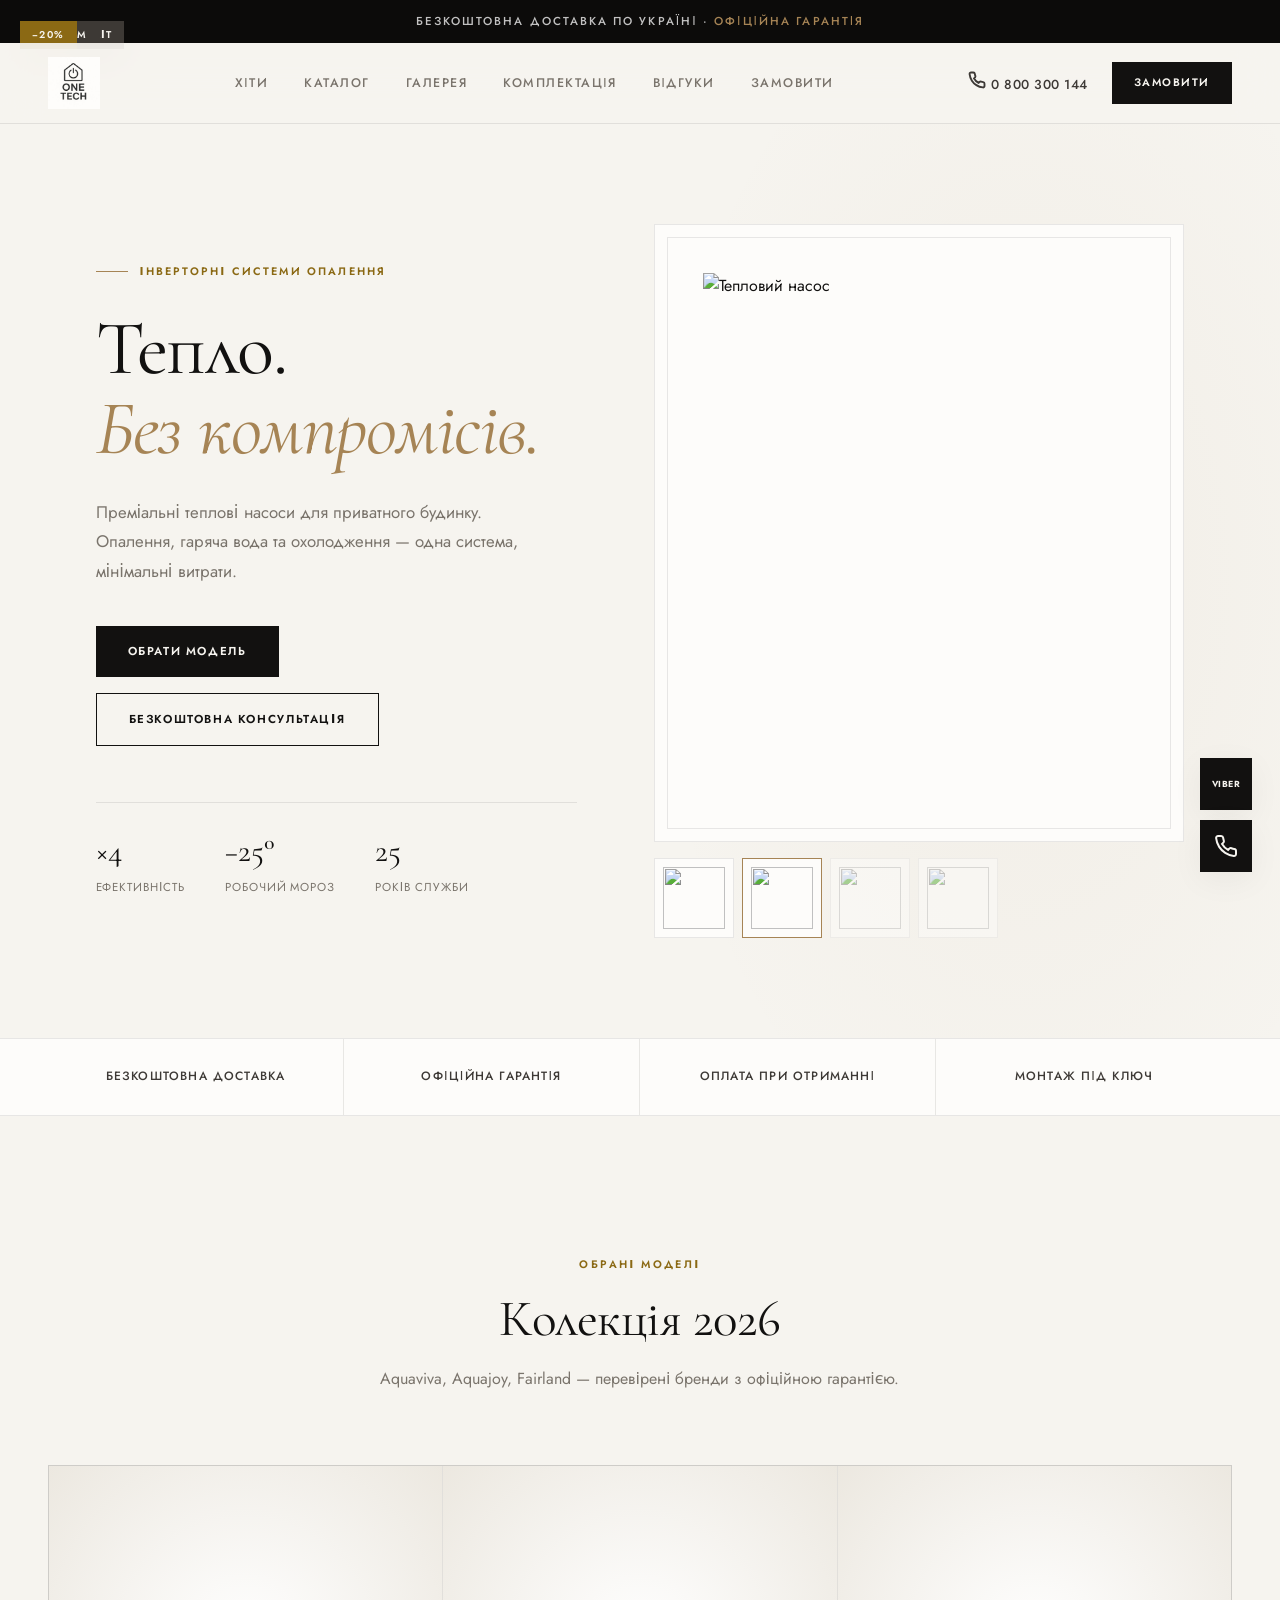
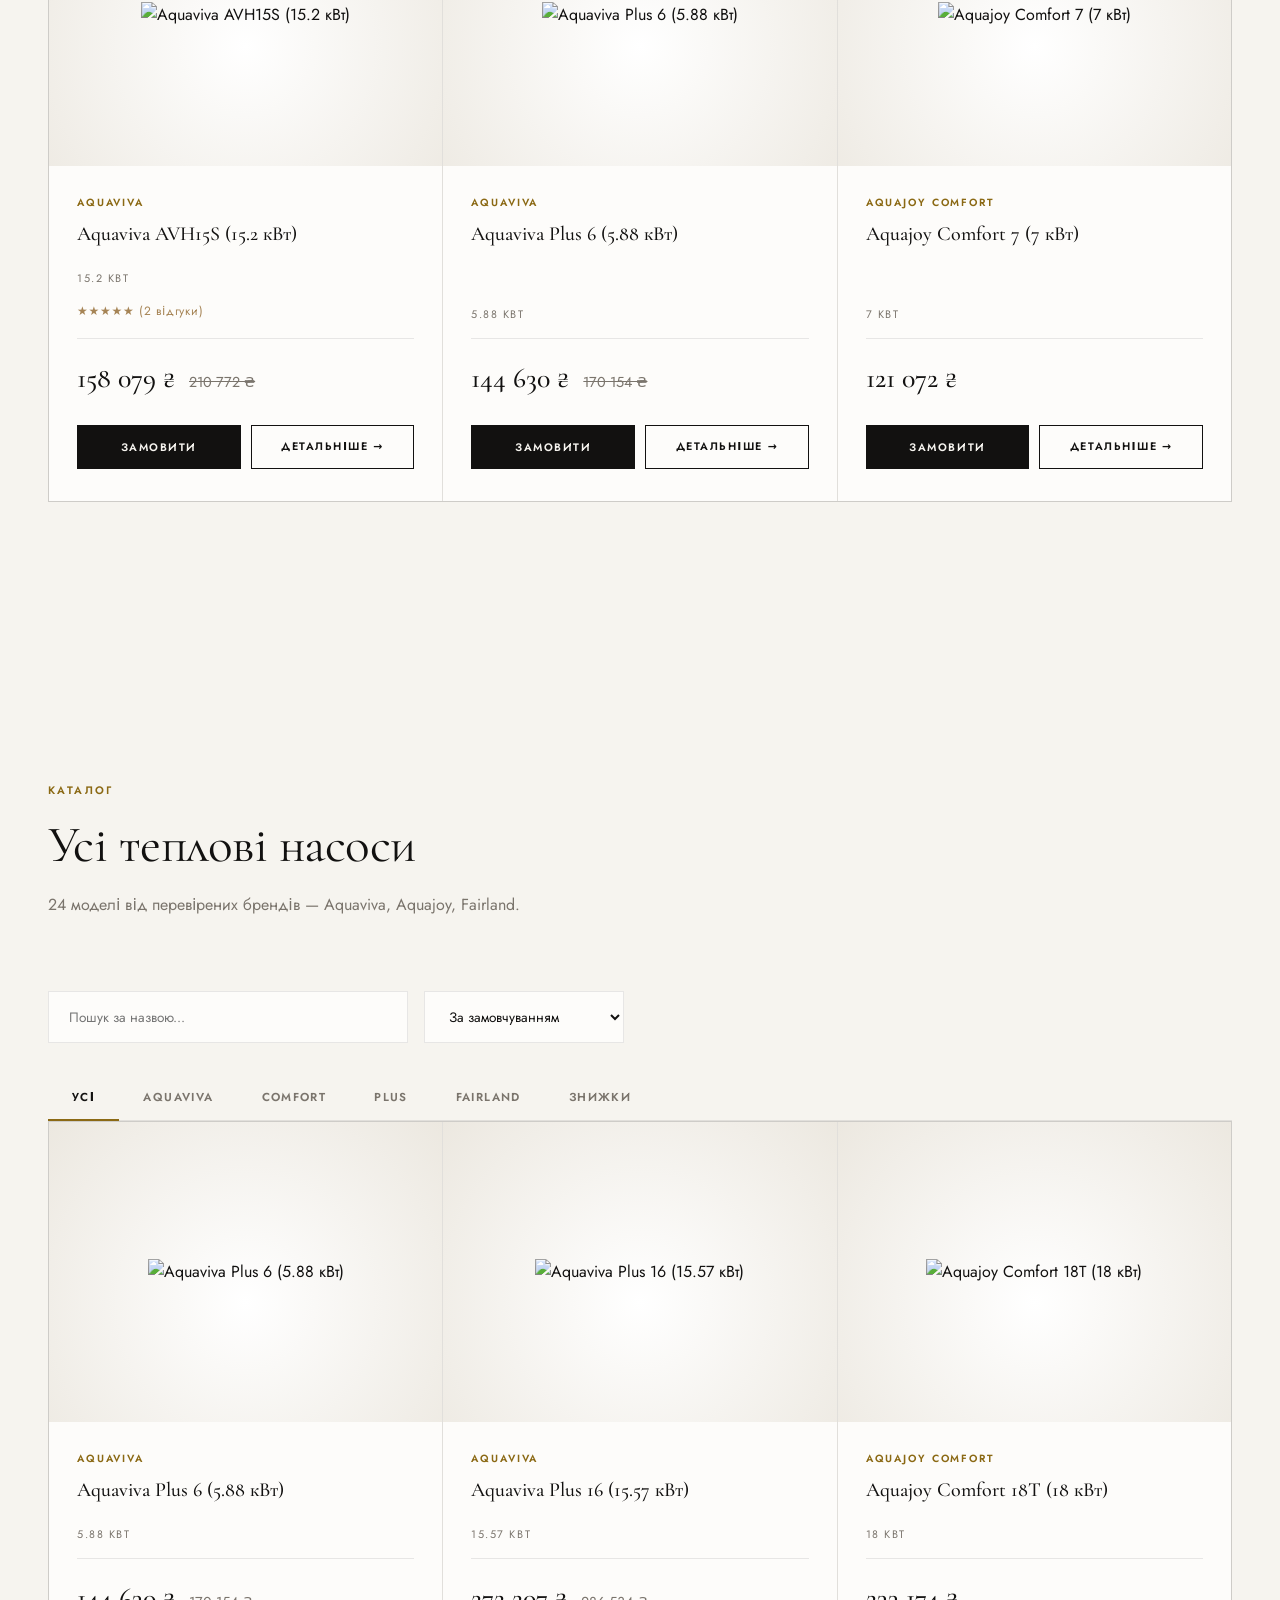
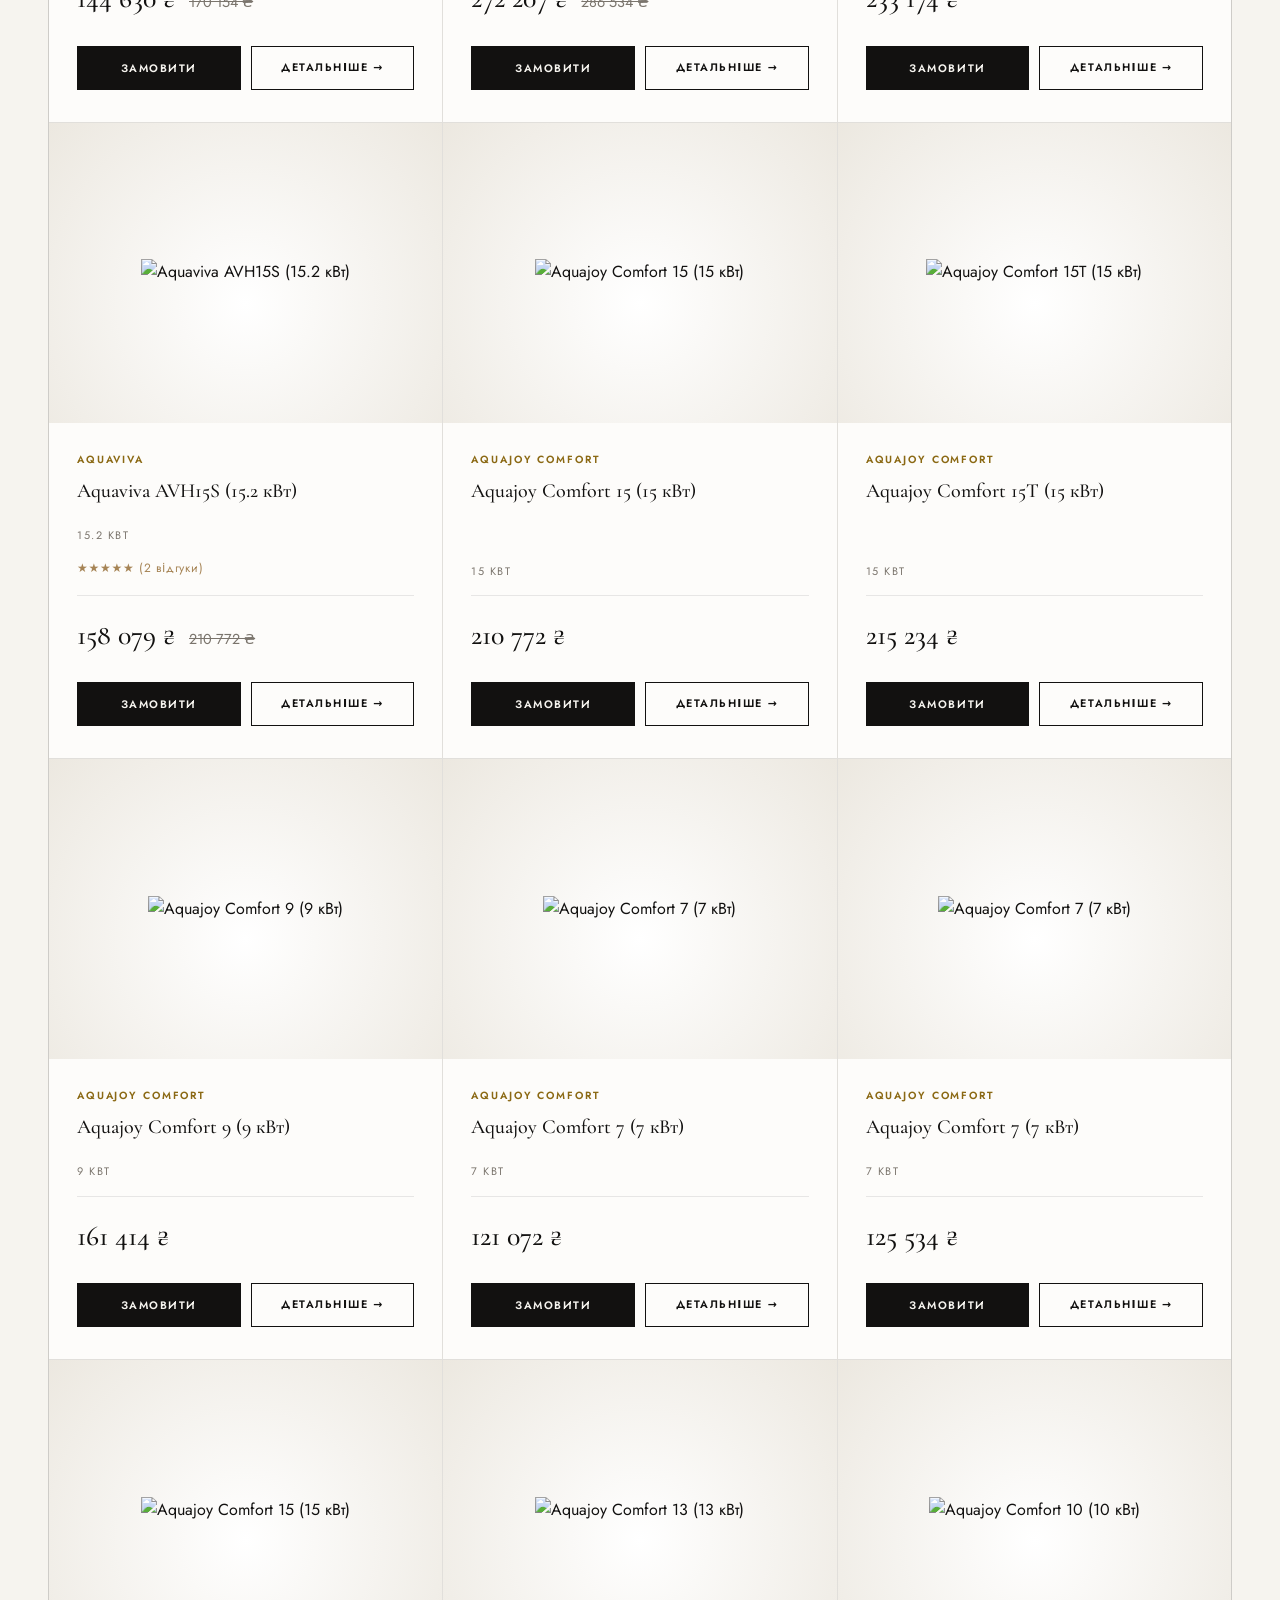
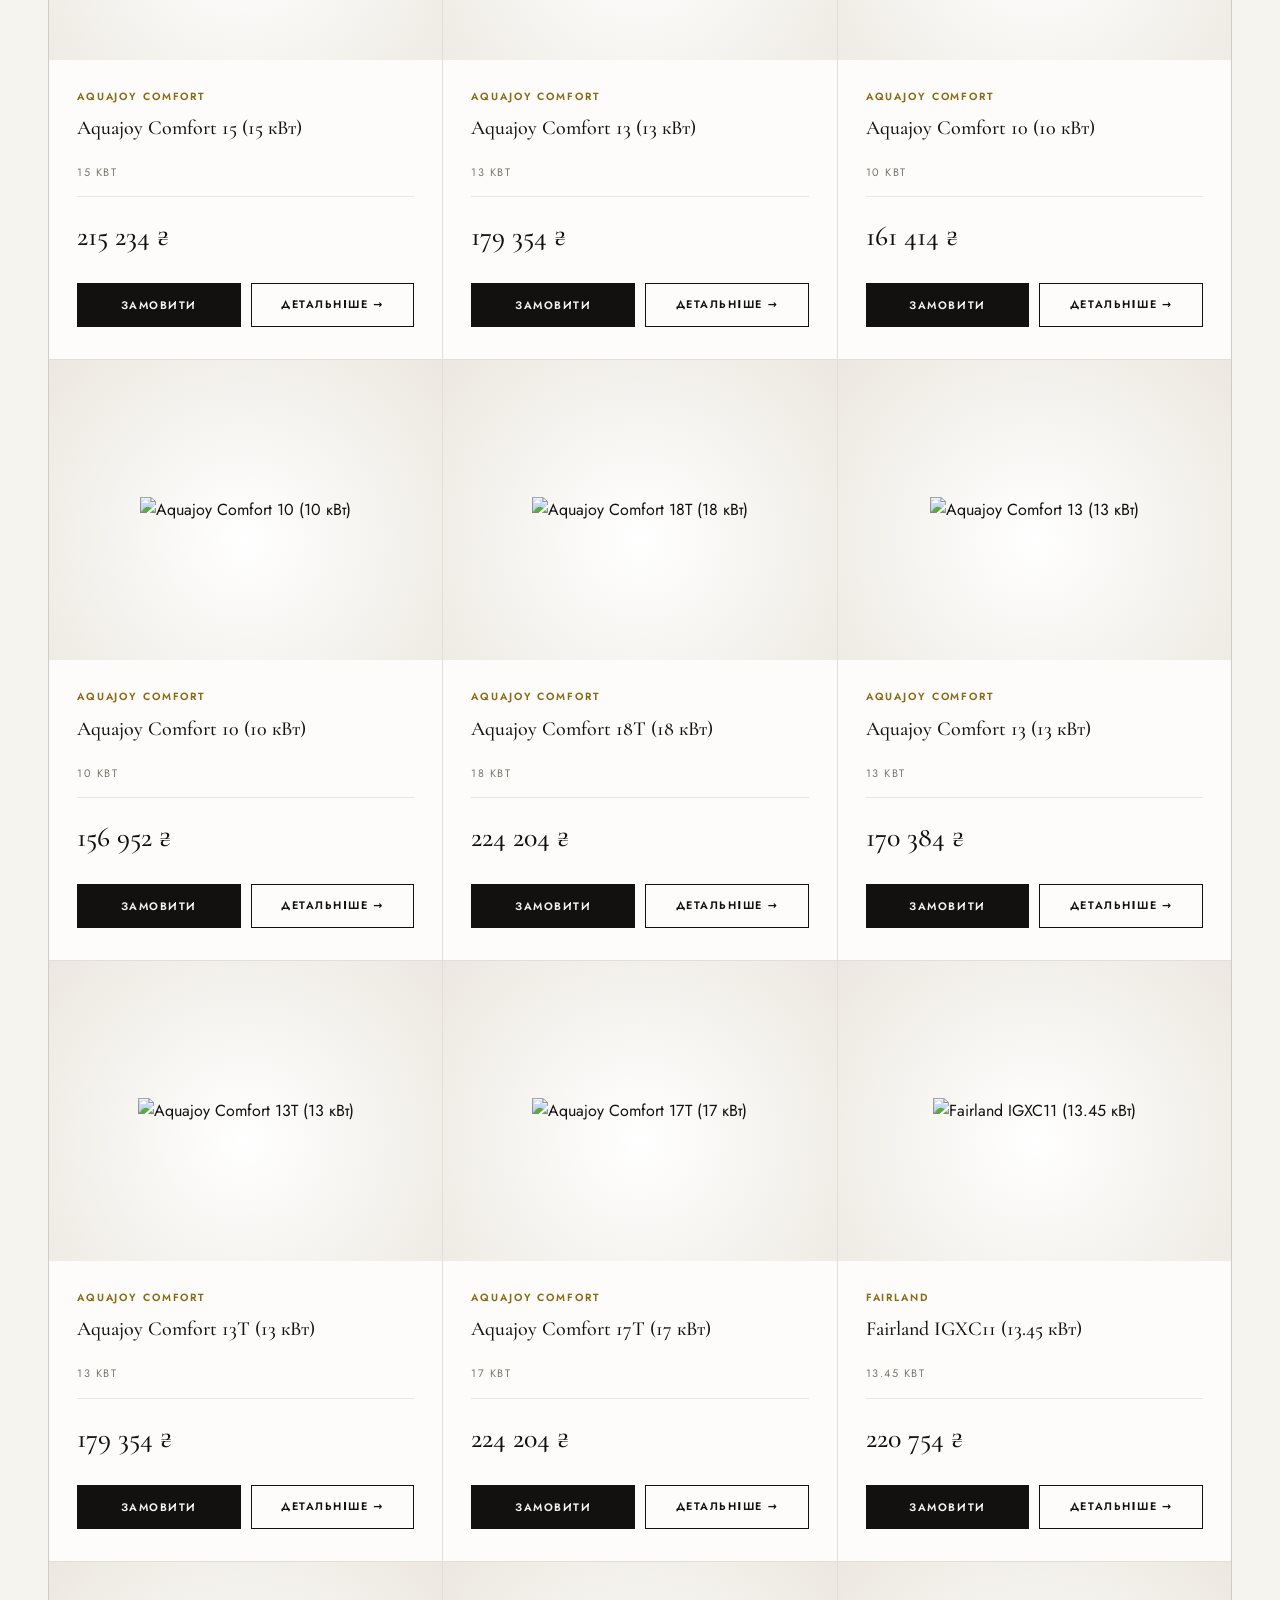
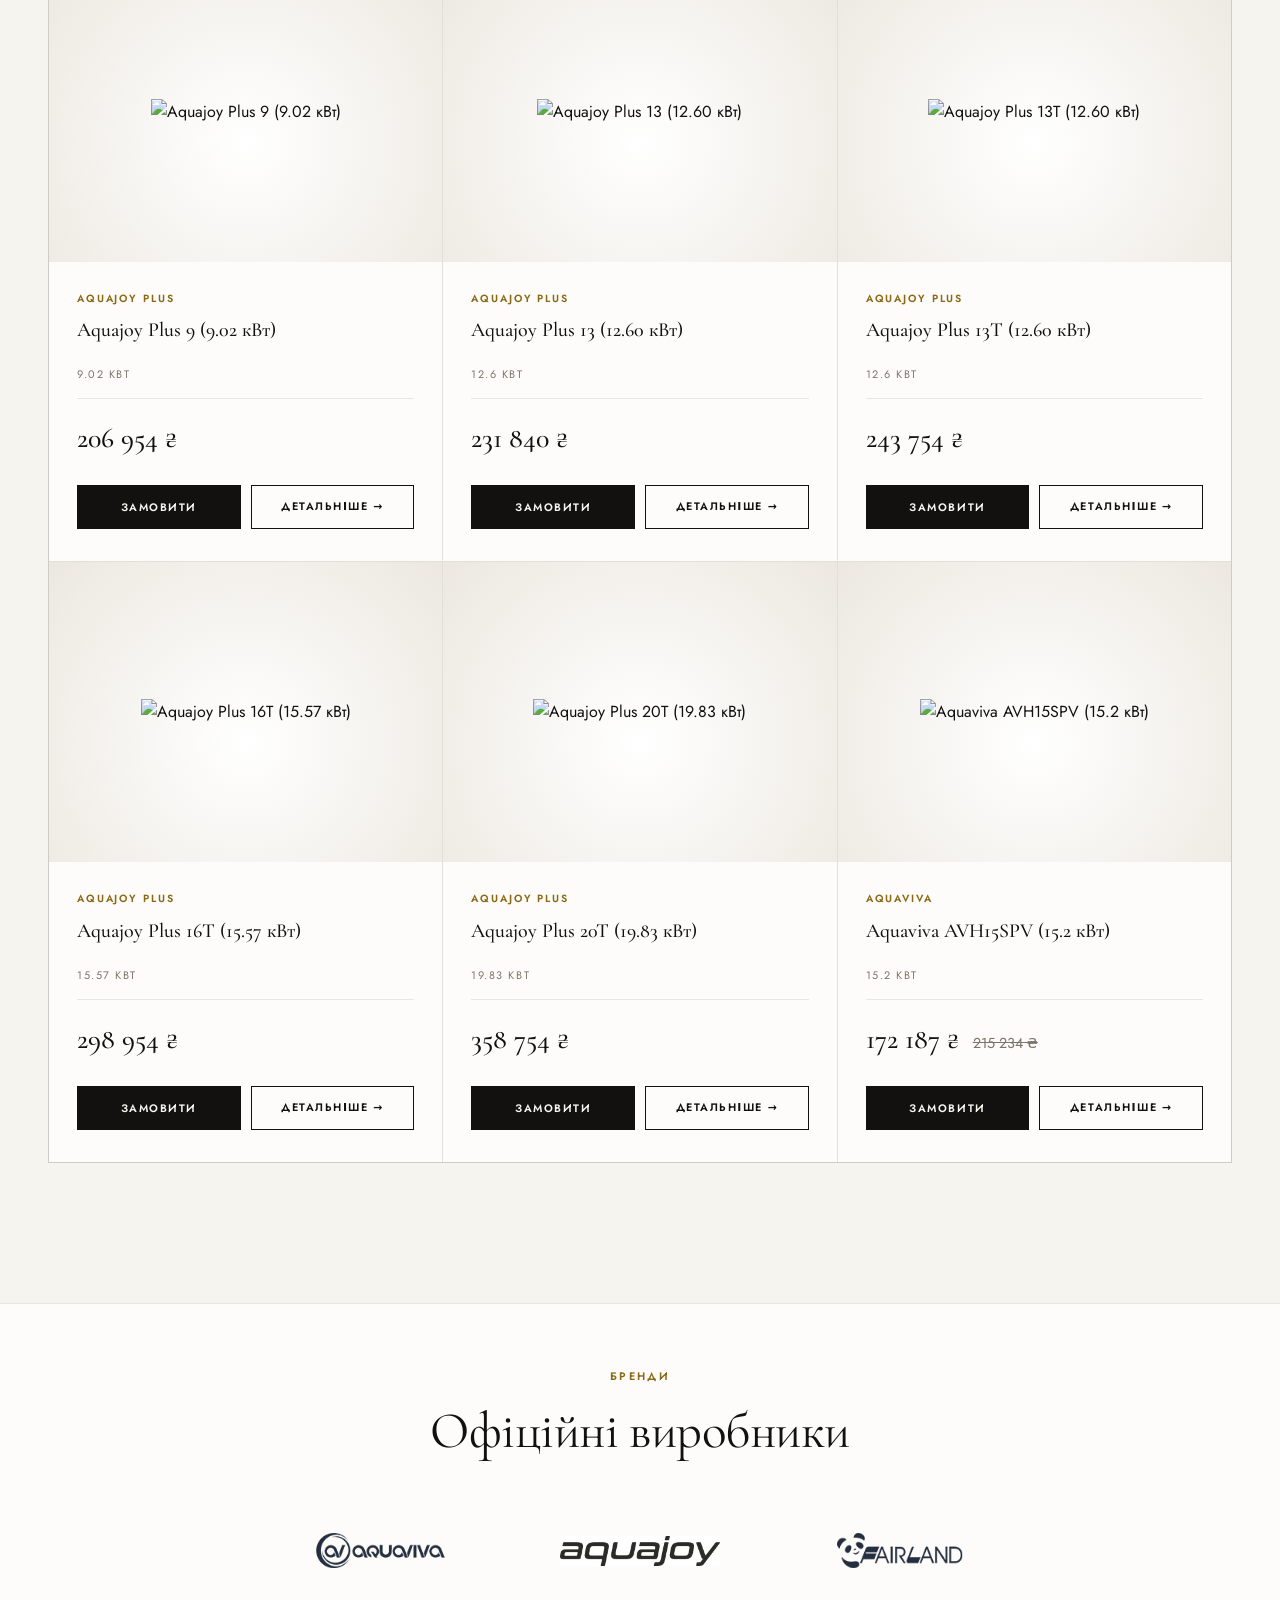
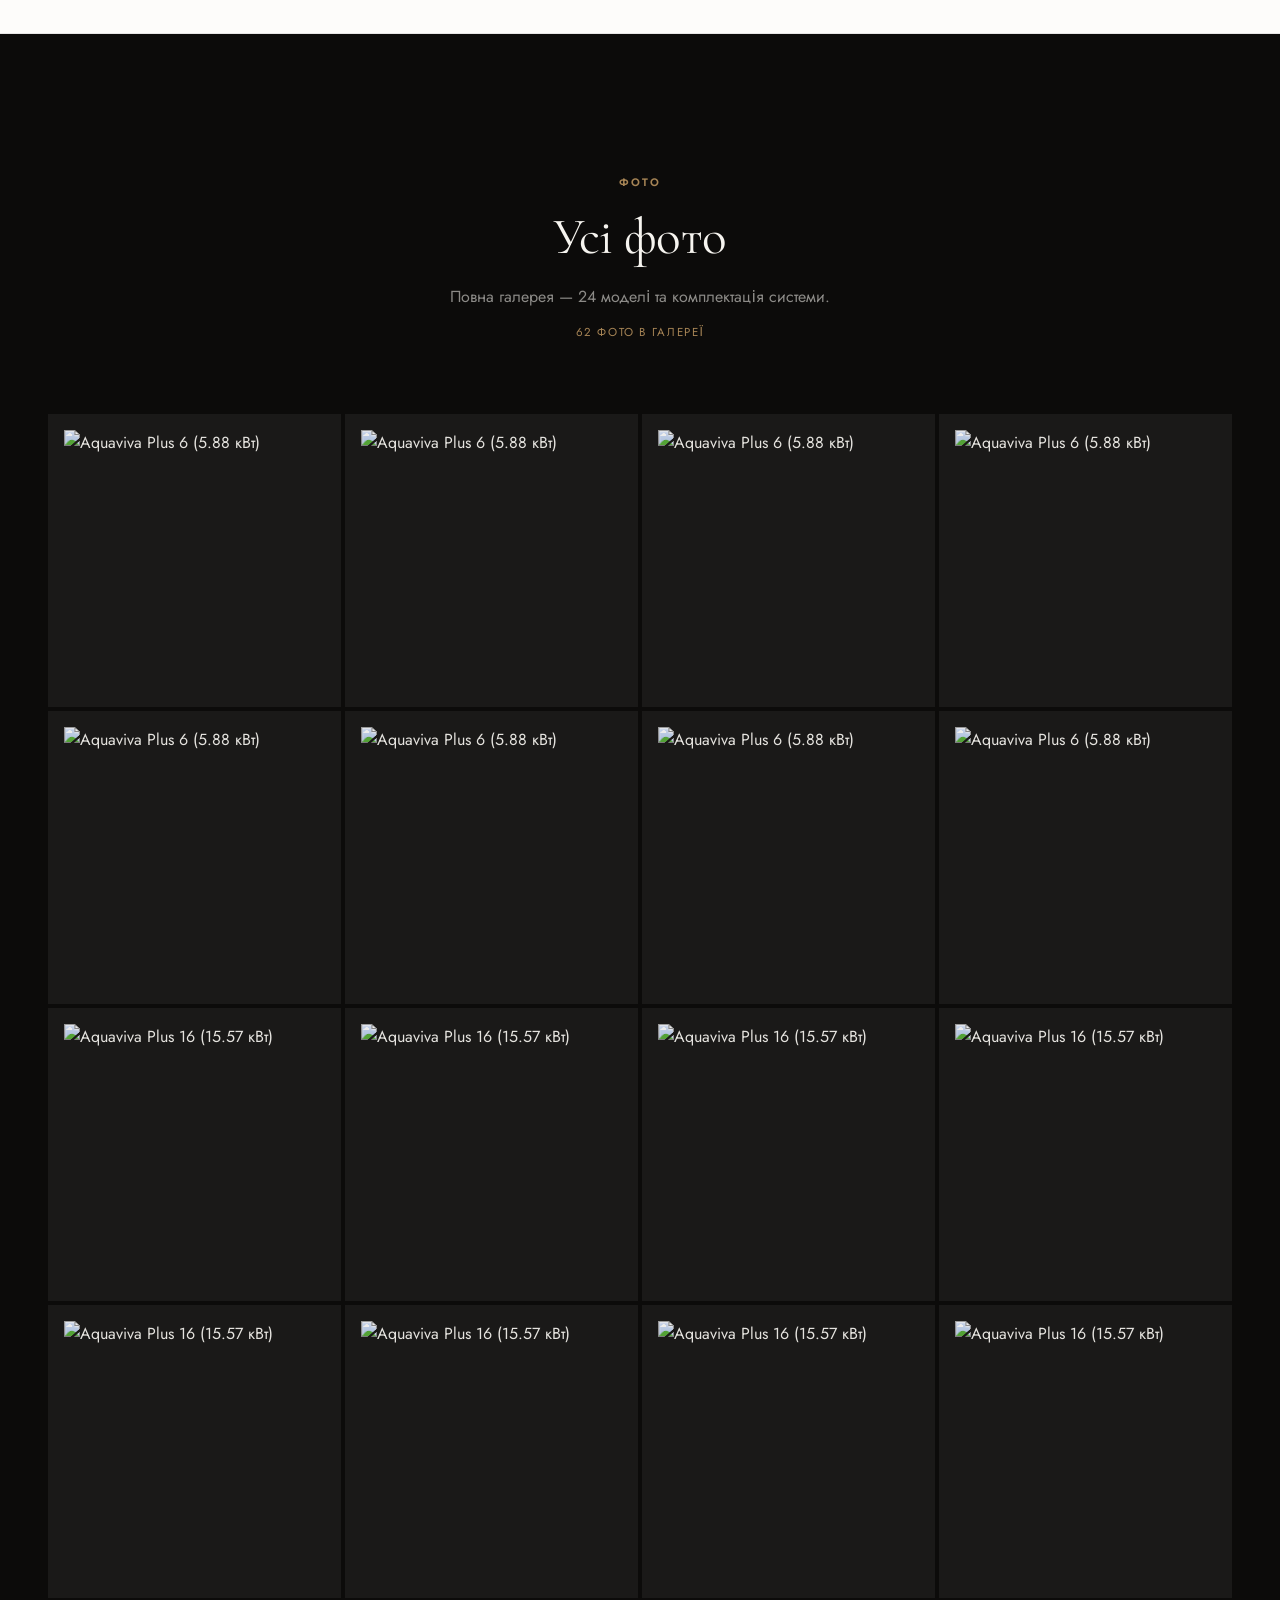
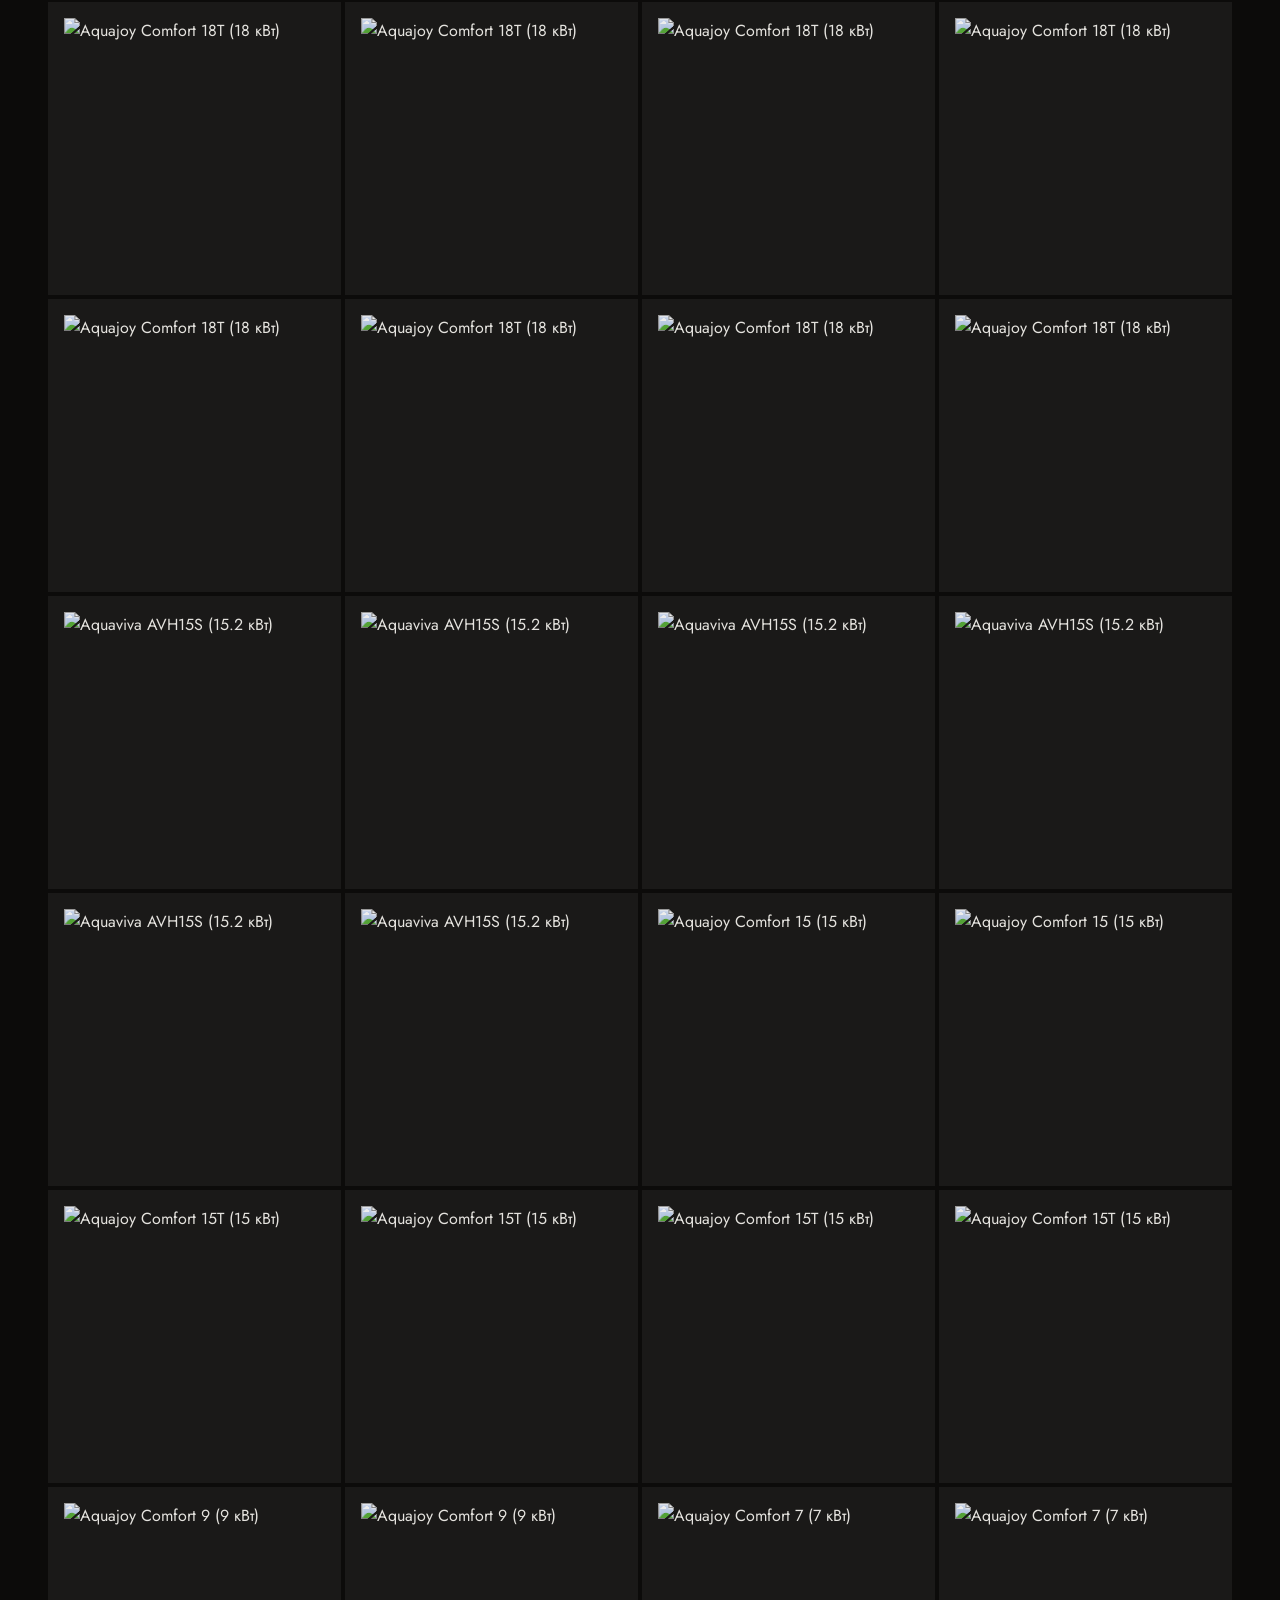
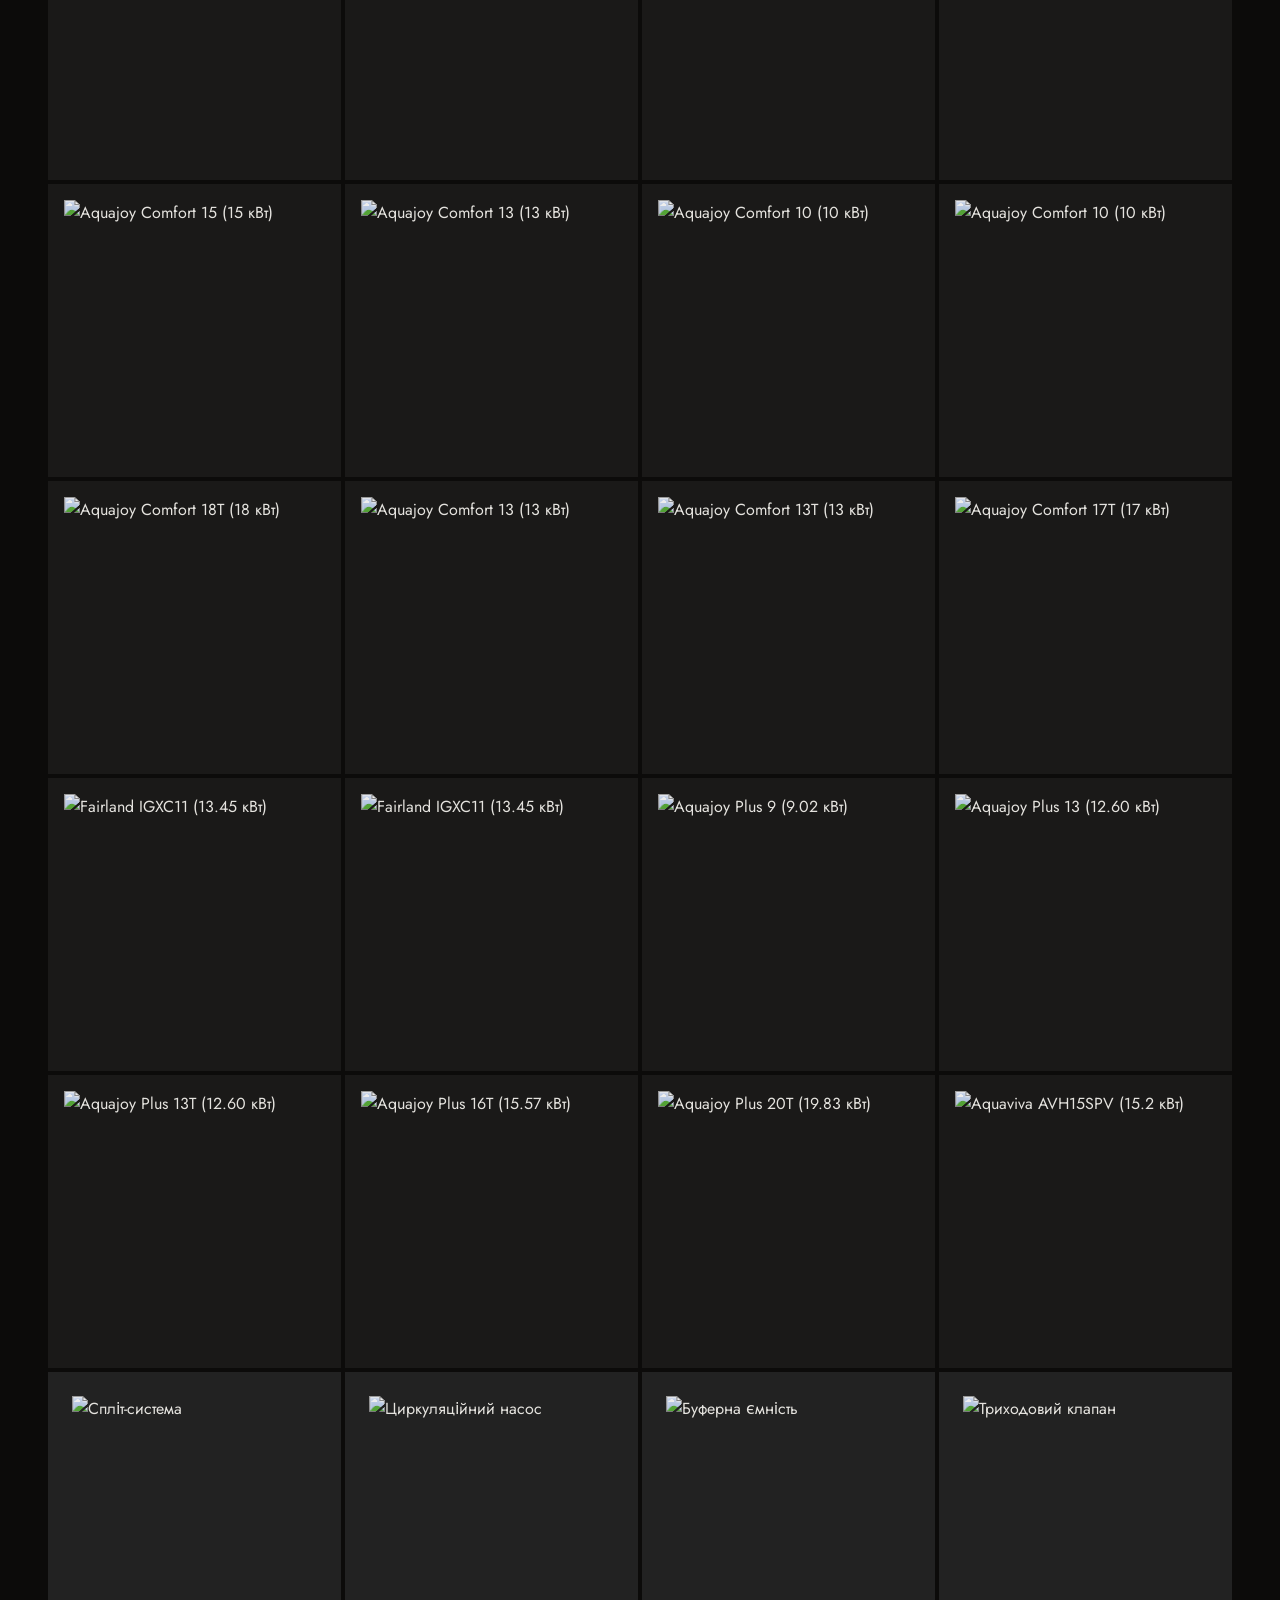
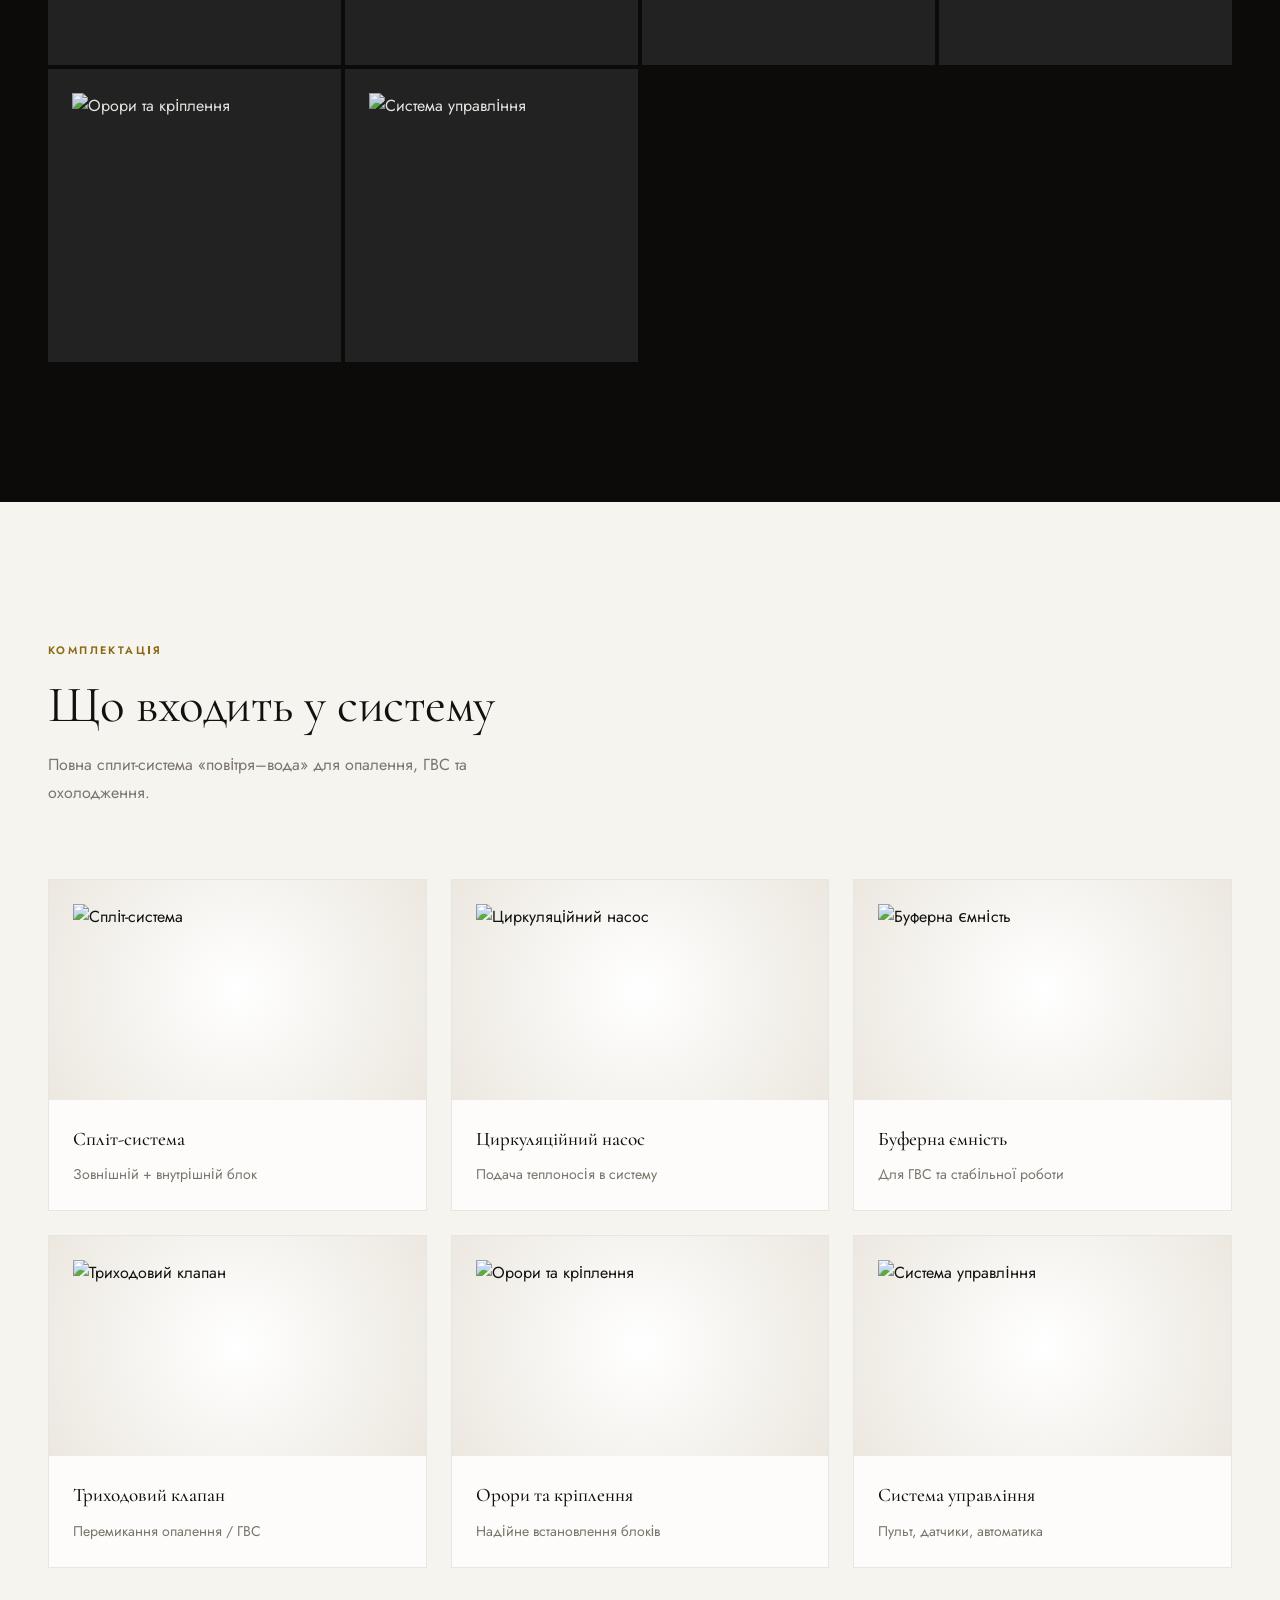
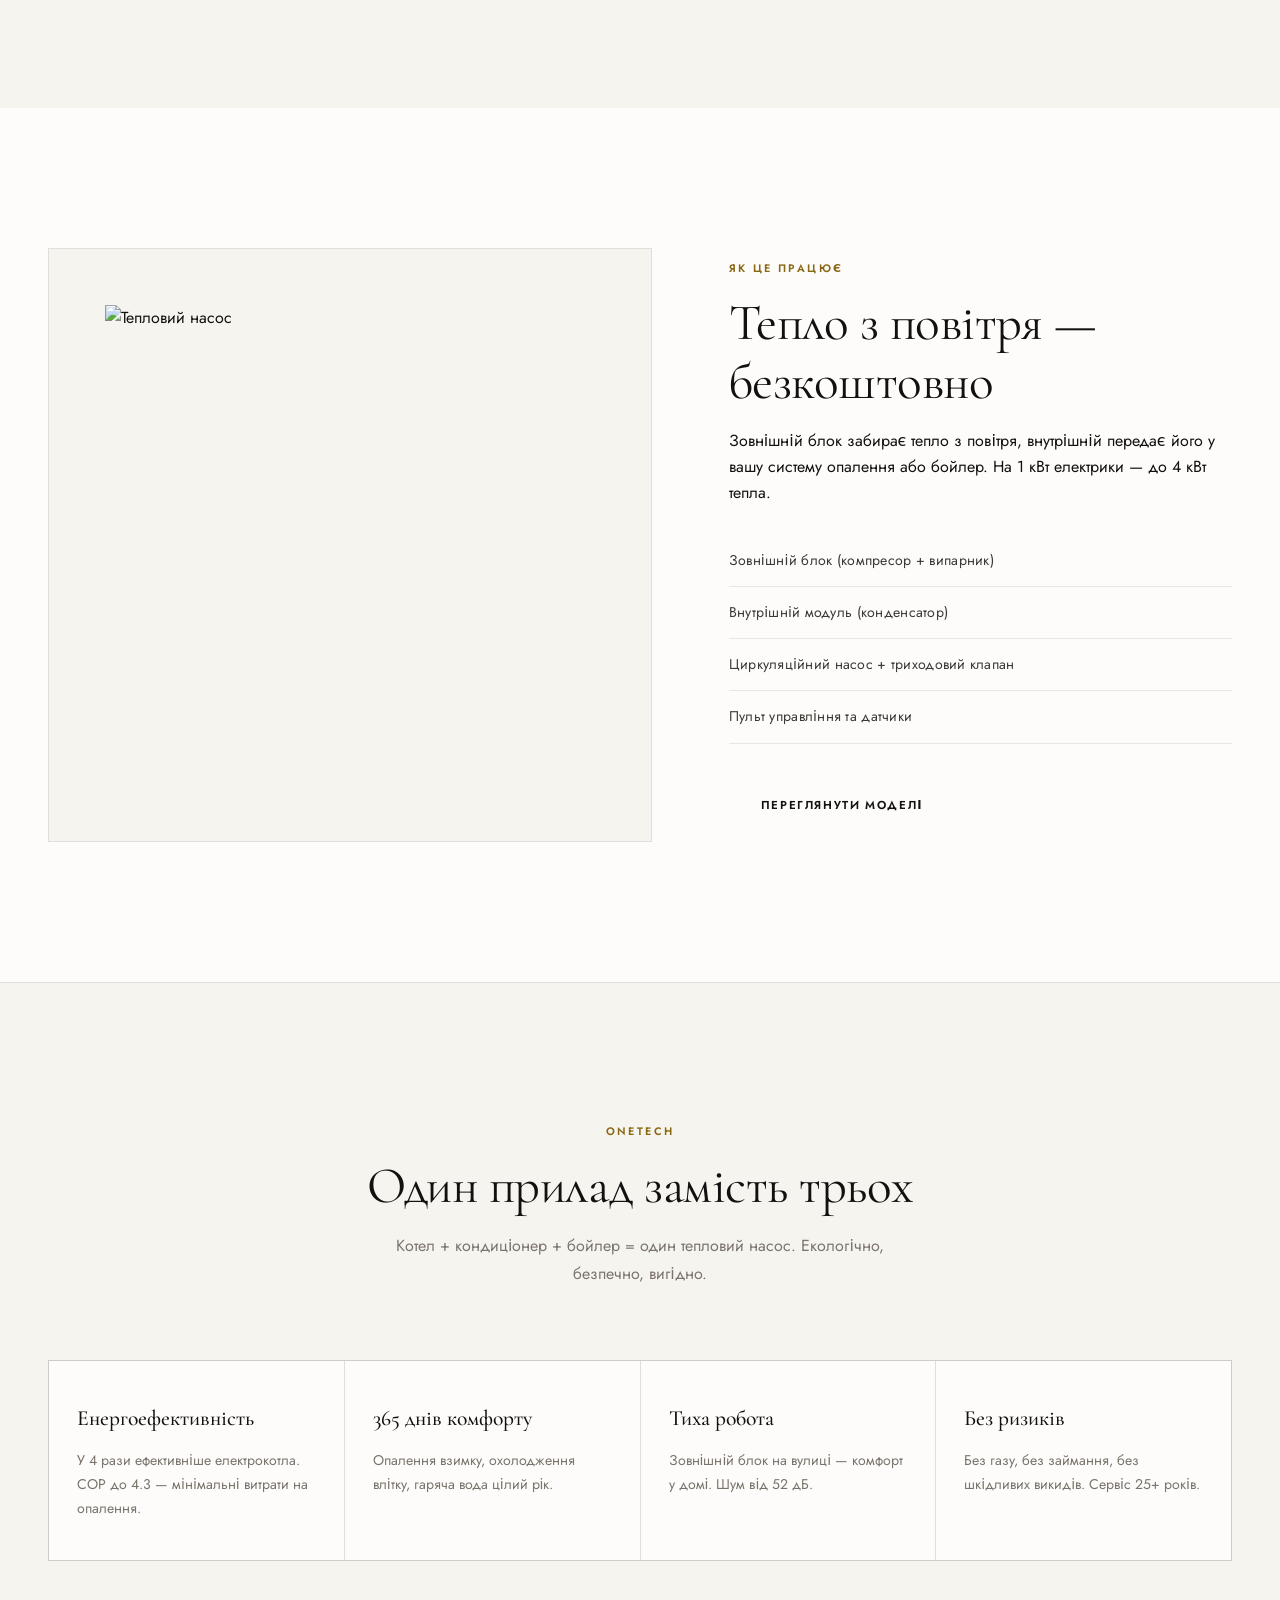
==== index.html @ faa3d22e "Prepare OneTech for Render free hosting deployment Co-authored-by: Cursor <cursoragent@cursor.com>" ====
<!DOCTYPE html>
<html lang="uk">
<head>
  <meta charset="UTF-8">
  <meta name="viewport" content="width=device-width, initial-scale=1.0">
  <title>OneTech — Теплові насоси для дому | Безкоштовна доставка</title>
  <meta name="description" content="OneTech — інверторні теплові насоси Aquaviva, Aquajoy, Fairland. Економія до 75%. Безкоштовна доставка по Україні.">
  <link rel="icon" href="img/logo.png" type="image/png">
  <link rel="preconnect" href="https://fonts.googleapis.com">
  <link rel="preconnect" href="https://fonts.gstatic.com" crossorigin>
  <link href="https://fonts.googleapis.com/css2?family=Cormorant+Garamond:ital,wght@0,400;0,500;0,600;1,400;1,500&family=Jost:wght@300;400;500;600&display=swap" rel="stylesheet">
  <link rel="stylesheet" href="css/styles.css">
</head>
<body>

  <div class="announce">
    Безкоштовна доставка по Україні · <span>Офіційна гарантія</span>
  </div>

  <header class="header">
    <div class="container header-inner">
      <a href="#" class="logo"><img src="img/logo.png" alt="OneTech"></a>
      <nav class="nav" id="nav">
        <a href="#featured">Хіти</a>
        <a href="#catalog">Каталог</a>
        <a href="#gallery">Галерея</a>
        <a href="#kit">Комплектація</a>
        <a href="#reviews">Відгуки</a>
        <a href="#order">Замовити</a>
      </nav>
      <div class="header-right">
        <a href="tel:0800300144" class="header-phone">
          <svg width="18" height="18" viewBox="0 0 24 24" fill="none" stroke="currentColor" stroke-width="2.5"><path d="M22 16.92v3a2 2 0 01-2.18 2 19.79 19.79 0 01-8.63-3.07 19.5 19.5 0 01-6-6 19.79 19.79 0 01-3.07-8.67A2 2 0 014.11 2h3a2 2 0 012 1.72c.127.96.361 1.903.7 2.81a2 2 0 01-.45 2.11L8.09 9.91a16 16 0 006 6l1.27-1.27a2 2 0 012.11-.45c.907.339 1.85.573 2.81.7A2 2 0 0122 16.92z"/></svg>
          <span>0 800 300 144</span>
        </a>
        <a href="#order" class="btn btn-primary btn-sm">Замовити</a>
        <button class="menu-btn" id="menuBtn" aria-label="Меню">
          <svg width="24" height="24" viewBox="0 0 24 24" fill="none" stroke="currentColor" stroke-width="2"><path d="M3 12h18M3 6h18M3 18h18"/></svg>
        </button>
      </div>
    </div>
  </header>

  <section class="hero">
    <div class="container hero-grid">
      <div>
        <div class="hero-tag">Інверторні системи опалення</div>
        <h1>Тепло.<br><em>Без компромісів.</em></h1>
        <p class="hero-text">Преміальні теплові насоси для приватного будинку. Опалення, гаряча вода та охолодження — одна система, мінімальні витрати.</p>
        <div class="hero-actions">
          <a href="#catalog" class="btn btn-primary">Обрати модель</a>
          <a href="#order" class="btn btn-outline">Безкоштовна консультація</a>
        </div>
        <div class="hero-trust">
          <div class="trust-pill"><strong>×4</strong><span>ефективність</span></div>
          <div class="trust-pill"><strong>−25°</strong><span>робочий мороз</span></div>
          <div class="trust-pill"><strong>25</strong><span>років служби</span></div>
        </div>
      </div>
      <div class="hero-visual">
        <div class="hero-slider" id="heroSlider">
          <div class="hero-slide active"><img src="" alt="" data-hero-slide></div>
        </div>
        <div class="hero-thumbs" id="heroThumbs"></div>
        <div class="hero-float-card card-top"><strong>−25%</strong> на Aquaviva AVH15S</div>
        <div class="hero-float-card card-bottom"><strong>COP 4.1</strong> максимальна ефективність</div>
      </div>
    </div>
  </section>

  <div class="trust-strip">
    <div class="container trust-strip-grid">
      <div class="trust-item">Безкоштовна доставка</div>
      <div class="trust-item">Офіційна гарантія</div>
      <div class="trust-item">Оплата при отриманні</div>
      <div class="trust-item">Монтаж під ключ</div>
    </div>
  </div>

  <section id="featured">
    <div class="container">
      <div class="section-head center reveal">
        <div class="section-label">Обрані моделі</div>
        <h2 class="section-title">Колекція 2026</h2>
        <p class="section-desc">Aquaviva, Aquajoy, Fairland — перевірені бренди з офіційною гарантією.</p>
      </div>
      <div class="featured-grid" id="featuredGrid"></div>
    </div>
  </section>

  <section id="catalog">
    <div class="container">
      <div class="section-head reveal">
        <div class="section-label">Каталог</div>
        <h2 class="section-title">Усі теплові насоси</h2>
        <p class="section-desc">24 моделі від перевірених брендів — Aquaviva, Aquajoy, Fairland.</p>
      </div>
      <div class="catalog-toolbar reveal">
        <input type="search" class="search-input" id="search" placeholder="Пошук за назвою...">
        <select class="sort-select" id="sort">
          <option value="default">За замовчуванням</option>
          <option value="price-asc">Ціна ↑</option>
          <option value="price-desc">Ціна ↓</option>
          <option value="power-asc">Потужність ↑</option>
          <option value="power-desc">Потужність ↓</option>
        </select>
      </div>
      <div class="filter-tabs reveal">
        <button class="filter-tab active" data-filter="all">Усі</button>
        <button class="filter-tab" data-filter="aquaviva">Aquaviva</button>
        <button class="filter-tab" data-filter="aquajoy-comfort">Comfort</button>
        <button class="filter-tab" data-filter="aquajoy-plus">Plus</button>
        <button class="filter-tab" data-filter="fairland">Fairland</button>
        <button class="filter-tab" data-filter="sale">Знижки</button>
      </div>
      <div class="products-grid" id="catalogGrid"></div>
    </div>
  </section>

  <section id="brands" class="brands-section">
    <div class="container">
      <div class="section-head center reveal">
        <div class="section-label">Бренди</div>
        <h2 class="section-title">Офіційні виробники</h2>
      </div>
      <div class="brands-row reveal">
        <img src="img/brands/aquaviva.png" alt="Aquaviva">
        <img src="img/brands/aquajoy.jpg" alt="Aquajoy">
        <img src="img/brands/fairland.png" alt="Fairland">
      </div>
    </div>
  </section>

  <section id="gallery" class="gallery-section">
    <div class="container">
      <div class="section-head center reveal">
        <div class="section-label">Фото</div>
        <h2 class="section-title">Усі фото</h2>
        <p class="section-desc">Повна галерея — 24 моделі та комплектація системи.</p>
        <p class="gallery-count" id="galleryCount"></p>
      </div>
      <div class="photo-mosaic reveal" id="photoMosaic"></div>
    </div>
  </section>

  <section id="kit" class="kit-section">
    <div class="container">
      <div class="section-head reveal">
        <div class="section-label">Комплектація</div>
        <h2 class="section-title">Що входить у систему</h2>
        <p class="section-desc">Повна сплит-система «повітря–вода» для опалення, ГВС та охолодження.</p>
      </div>
      <div class="kit-grid reveal" id="kitGrid"></div>
    </div>
  </section>

  <section id="showcase" class="showcase-section">
    <div class="container showcase-split reveal">
      <div class="showcase-img"><img id="showcaseImg" src="" alt="Тепловий насос"></div>
      <div class="showcase-text">
        <div class="section-label">Як це працює</div>
        <h2 class="section-title">Тепло з повітря — безкоштовно</h2>
        <p>Зовнішній блок забирає тепло з повітря, внутрішній передає його у вашу систему опалення або бойлер. На 1 кВт електрики — до 4 кВт тепла.</p>
        <ul class="showcase-list">
          <li>Зовнішній блок (компресор + випарник)</li>
          <li>Внутрішній модуль (конденсатор)</li>
          <li>Циркуляційний насос + триходовий клапан</li>
          <li>Пульт управління та датчики</li>
        </ul>
        <a href="#catalog" class="btn btn-blue">Переглянути моделі</a>
      </div>
    </div>
  </section>

  <section id="benefits" class="benefits-section">
    <div class="container">
      <div class="section-head center reveal">
        <div class="section-label">OneTech</div>
        <h2 class="section-title">Один прилад замість трьох</h2>
        <p class="section-desc">Котел + кондиціонер + бойлер = один тепловий насос. Екологічно, безпечно, вигідно.</p>
      </div>
      <div class="benefits-grid">
        <div class="benefit reveal"><div class="benefit-icon">⚡</div><h3>Енергоефективність</h3><p>У 4 рази ефективніше електрокотла. COP до 4.3 — мінімальні витрати на опалення.</p></div>
        <div class="benefit reveal"><div class="benefit-icon">🌡️</div><h3>365 днів комфорту</h3><p>Опалення взимку, охолодження влітку, гаряча вода цілий рік.</p></div>
        <div class="benefit reveal"><div class="benefit-icon">🔇</div><h3>Тиха робота</h3><p>Зовнішній блок на вулиці — комфорт у домі. Шум від 52 дБ.</p></div>
        <div class="benefit reveal"><div class="benefit-icon">✅</div><h3>Без ризиків</h3><p>Без газу, без займання, без шкідливих викидів. Сервіс 25+ років.</p></div>
      </div>
    </div>
  </section>

  <section id="savings">
    <div class="container">
      <div class="section-head reveal">
        <div class="section-label">Калькулятор</div>
        <h2 class="section-title">Скільки заощадите?</h2>
        <p class="section-desc">Порівняння витрат на опалення за 5 місяців.</p>
      </div>
      <div class="savings-wrap reveal">
        <div>
          <div class="form-row">
            <label for="saveArea">Площа будинку, м²</label>
            <input type="number" id="saveArea" value="120" min="40" max="400">
          </div>
          <div class="savings-bars">
            <div class="bar-item"><label><span>Газовий котел</span><span id="saveGas">—</span></label><div class="bar-track"><div class="bar-fill gas"></div></div></div>
            <div class="bar-item"><label><span>Електрокотел</span><span id="saveEl">—</span></label><div class="bar-track"><div class="bar-fill el"></div></div></div>
            <div class="bar-item"><label><span>Тепловий насос</span><span id="saveHp">—</span></label><div class="bar-track"><div class="bar-fill hp"></div></div></div>
          </div>
        </div>
        <div class="savings-result">
          <div class="section-label">Ваша економія</div>
          <div class="savings-num" id="saveTotal">—</div>
          <p style="color:var(--ink-soft)">на сезон порівняно з газом</p>
          <a href="#catalog" class="btn btn-blue" style="margin-top:24px">Обрати насос</a>
        </div>
      </div>
    </div>
  </section>

  <section id="reviews">
    <div class="container">
      <div class="section-head center reveal">
        <div class="section-label">Відгуки</div>
        <h2 class="section-title">Реальні історії клієнтів</h2>
      </div>
      <div class="reviews-grid">
        <div class="review reveal">
          <div class="review-stars">★★★★★</div>
          <p>«Aquaviva AVH15S — найкраще рішення для нашого будинку 140 м². Рахунок за електрику впав утричі. Монтаж за 2 дні, все працює ідеально.»</p>
          <div class="review-author"><div class="avatar">ІК</div><div><strong>Ігор К.</strong><span>Київська обл. · AVH15S</span></div></div>
        </div>
        <div class="review reveal">
          <div class="review-stars">★★★★★</div>
          <p>«Comfort 7 — ідеально для дачі 70 м². Тихий, компактний, доставили за 2 дні. Менеджер допоміг з вибором потужності — супер сервіс!»</p>
          <div class="review-author"><div class="avatar">ОМ</div><div><strong>Олена М.</strong><span>Львів · Comfort 7</span></div></div>
        </div>
        <div class="review reveal">
          <div class="review-stars">★★★★★</div>
          <p>«Перейшли з газу — жодного жалю. Немає запаху, платимо менше, влітку ще й охолоджує. Рекомендую OneTech!»</p>
          <div class="review-author"><div class="avatar">ВП</div><div><strong>Василь П.</strong><span>Одеса · Comfort 13</span></div></div>
        </div>
      </div>
    </div>
  </section>

  <section id="faq">
    <div class="container">
      <div class="section-head center reveal">
        <div class="section-label">FAQ</div>
        <h2 class="section-title">Часті запитання</h2>
      </div>
      <div class="faq reveal">
        <div class="faq-item"><button class="faq-q">При якій температурі працює насос?<svg width="20" height="20" viewBox="0 0 24 24" fill="none" stroke="currentColor" stroke-width="2"><path d="M6 9l6 6 6-6"/></svg></button><div class="faq-a"><p>До −25°C. При сильному морозі продуктивність трохи знижується, але опалення продовжує працювати.</p></div></div>
        <div class="faq-item"><button class="faq-q">Чи є безкоштовна доставка?<svg width="20" height="20" viewBox="0 0 24 24" fill="none" stroke="currentColor" stroke-width="2"><path d="M6 9l6 6 6-6"/></svg></button><div class="faq-a"><p>Так, доставка по всій Україні безкоштовна. Відправка протягом 1–3 робочих днів.</p></div></div>
        <div class="faq-item"><button class="faq-q">Як оплатити?<svg width="20" height="20" viewBox="0 0 24 24" fill="none" stroke="currentColor" stroke-width="2"><path d="M6 9l6 6 6-6"/></svg></button><div class="faq-a"><p>На карту, безготівковий розрахунок або оплата при отриманні (накладений платіж).</p></div></div>
        <div class="faq-item"><button class="faq-q">Хто встановлює?<svg width="20" height="20" viewBox="0 0 24 24" fill="none" stroke="currentColor" stroke-width="2"><path d="M6 9l6 6-6-6"/></svg></button><div class="faq-a"><p>Ми організуємо монтаж сертифікованими фахівцями у вашому регіоні. Вартість розраховується індивідуально.</p></div></div>
      </div>
    </div>
  </section>

  <section id="order" class="order-section">
    <div class="container order-grid">
      <div class="order-info reveal">
        <div class="section-label" style="color:#7dd3fc">Замовлення</div>
        <h2>Залиште заявку — передзвонимо за 15 хвилин</h2>
        <p>Допоможемо підібрати модель, розрахуємо потужність і організуємо доставку безкоштовно.</p>
        <ul class="order-features">
          <li>Безкоштовна консультація інженера</li>
          <li>Доставка 1–3 дні по Україні</li>
          <li>Офіційна гарантія виробника</li>
          <li>Монтаж під ключ</li>
        </ul>
      </div>
      <form class="order-form reveal" id="orderForm">
        <div class="form-row"><label for="name">Ваше ім'я *</label><input type="text" id="name" required placeholder="Олександр"></div>
        <div class="form-row"><label for="phone">Телефон *</label><input type="tel" id="phone" required placeholder="+380 XX XXX XX XX"></div>
        <div class="form-row"><label for="model">Модель</label><select id="model"><option value="">Потрібна консультація</option></select></div>
        <div class="form-row"><label for="message">Коментар</label><textarea id="message" placeholder="Площа будинку, місто..."></textarea></div>
        <button type="submit" class="btn btn-primary btn-block">Отримати пропозицію</button>
        <p class="form-note">Натискаючи кнопку, ви погоджуєтесь на обробку персональних даних</p>
        <div class="form-success" id="formOk">✅ Заявку надіслано! Ми передзвонимо найближчим часом.</div>
        <div class="form-error" id="formErr"></div>
      </form>
    </div>
  </section>

  <footer class="footer">
    <div class="container">
      <div class="footer-grid">
        <div class="footer-brand">
          <a href="#" class="logo"><img src="img/logo.png" alt="OneTech"></a>
          <p>Преміальні теплові насоси для дому. Офіційні бренди, безкоштовна доставка, гарантія.</p>
        </div>
        <div>
          <h4>Каталог</h4>
          <ul>
            <li><a href="#catalog">Aquaviva</a></li>
            <li><a href="#catalog">Aquajoy Comfort</a></li>
            <li><a href="#catalog">Aquajoy Plus</a></li>
            <li><a href="#catalog">Fairland</a></li>
          </ul>
        </div>
        <div>
          <h4>Контакти</h4>
          <ul>
            <li><a href="tel:0800300144">0 800 300 144</a></li>
            <li><a href="tel:0683949600">068 39 49 600</a></li>
            <li><a href="viber://chat?number=+380963949600">Viber</a></li>
          </ul>
        </div>
      </div>
      <div class="footer-bottom">© 2026 OneTech. Теплові насоси для дому. Всі права захищені.</div>
    </div>
  </footer>

  <div class="modal-bg" id="productModal">
    <div class="modal">
      <div class="modal-head">
        <h2 class="section-title" id="modalTitle" style="font-size:1.35rem;margin:0"></h2>
        <button class="modal-close" aria-label="Закрити">×</button>
      </div>
      <div class="modal-body">
        <div>
          <div class="modal-img"><img id="modalImg" src="" alt=""></div>
          <div class="modal-thumbs" id="modalThumbs"></div>
        </div>
        <div>
          <div class="price-row" id="modalPrice"></div>
          <ul class="modal-specs" id="modalSpecs"></ul>
          <button class="btn btn-primary btn-block" id="modalOrder">Замовити зараз</button>
        </div>
      </div>
    </div>
  </div>

  <div class="float-actions">
    <a href="viber://chat?number=+380963949600" class="float-btn float-viber">Viber</a>
    <a href="tel:0800300144" class="float-btn float-call" aria-label="Дзвінок">
      <svg width="24" height="24" viewBox="0 0 24 24" fill="none" stroke="currentColor" stroke-width="2"><path d="M22 16.92v3a2 2 0 01-2.18 2 19.79 19.79 0 01-8.63-3.07 19.5 19.5 0 01-6-6 19.79 19.79 0 01-3.07-8.67A2 2 0 014.11 2h3a2 2 0 012 1.72c.127.96.361 1.903.7 2.81a2 2 0 01-.45 2.11L8.09 9.91a16 16 0 006 6l1.27-1.27a2 2 0 012.11-.45c.907.339 1.85.573 2.81.7A2 2 0 0122 16.92z"/></svg>
    </a>
  </div>

  <script src="js/products-data.js"></script>
  <script src="js/app.js"></script>
</body>
</html>
---- css/styles.css ----
:root {
  --cream: #f6f4ef;
  --cream-2: #ece8e0;
  --white: #fdfcfa;
  --ink: #121110;
  --ink-2: #3d3935;
  --ink-muted: #7a746c;
  --line: rgba(18, 17, 16, 0.09);
  --bronze: #8b6914;
  --bronze-soft: #a68455;
  --bronze-bg: rgba(139, 105, 20, 0.08);
  --dark: #0c0b0a;
  --shadow: 0 24px 80px rgba(18, 17, 16, 0.08);
  --shadow-soft: 0 8px 32px rgba(18, 17, 16, 0.05);
  --radius: 2px;
  --radius-lg: 4px;
  --font-display: 'Cormorant Garamond', Georgia, serif;
  --font-body: 'Jost', system-ui, sans-serif;
  --header-h: 80px;
  --ease: cubic-bezier(0.22, 1, 0.36, 1);
}

*, *::before, *::after { box-sizing: border-box; margin: 0; padding: 0; }
html { scroll-behavior: smooth; }

body {
  font-family: var(--font-body);
  background: var(--cream);
  color: var(--ink);
  line-height: 1.65;
  font-weight: 400;
  -webkit-font-smoothing: antialiased;
}

img {
  max-width: 100%;
  display: block;
  image-rendering: auto;
}

a { color: inherit; text-decoration: none; }

.container {
  max-width: 1280px;
  margin: 0 auto;
  padding: 0 clamp(20px, 4vw, 48px);
}

/* ─── Top line ─── */
.announce {
  background: var(--dark);
  color: rgba(255,255,255,0.75);
  text-align: center;
  font-size: 0.72rem;
  font-weight: 500;
  letter-spacing: 0.18em;
  text-transform: uppercase;
  padding: 12px 20px;
}
.announce span { color: var(--bronze-soft); }

/* ─── Header ─── */
.header {
  position: sticky;
  top: 0;
  z-index: 100;
  background: rgba(246, 244, 239, 0.88);
  backdrop-filter: blur(20px);
  border-bottom: 1px solid var(--line);
}
.header-inner {
  height: var(--header-h);
  display: flex;
  align-items: center;
  justify-content: space-between;
  gap: 32px;
}
.logo {
  display: flex;
  align-items: center;
  text-decoration: none;
}
.logo img {
  height: 52px;
  width: auto;
  display: block;
}

.nav { display: flex; gap: 36px; }
.nav a {
  font-size: 0.78rem;
  font-weight: 500;
  letter-spacing: 0.12em;
  text-transform: uppercase;
  color: var(--ink-muted);
  transition: color 0.3s var(--ease);
}
.nav a:hover { color: var(--ink); }

.header-right { display: flex; align-items: center; gap: 24px; }
.header-phone {
  font-size: 0.82rem;
  font-weight: 500;
  letter-spacing: 0.04em;
  color: var(--ink-2);
}

.btn {
  display: inline-flex;
  align-items: center;
  justify-content: center;
  gap: 10px;
  padding: 16px 32px;
  font-family: var(--font-body);
  font-size: 0.72rem;
  font-weight: 600;
  letter-spacing: 0.14em;
  text-transform: uppercase;
  border: none;
  cursor: pointer;
  transition: all 0.35s var(--ease);
}
.btn-primary {
  background: var(--ink);
  color: var(--cream);
}
.btn-primary:hover {
  background: var(--bronze);
  transform: translateY(-1px);
}
.btn-outline {
  background: transparent;
  color: var(--ink);
  border: 1px solid var(--ink);
}
.btn-outline:hover { background: var(--ink); color: var(--cream); }
.btn-bronze {
  background: var(--bronze);
  color: var(--white);
}
.btn-bronze:hover { background: var(--bronze-soft); }
.btn-sm { padding: 12px 22px; font-size: 0.68rem; }
.btn-block { width: 100%; }

.menu-btn { display: none; background: none; border: none; cursor: pointer; }

/* ─── Hero ─── */
.hero {
  min-height: calc(100vh - var(--header-h));
  display: flex;
  align-items: center;
  padding: clamp(48px, 8vw, 100px) 0;
  background: var(--cream);
  position: relative;
  overflow: hidden;
}
.hero::before {
  content: '';
  position: absolute;
  top: -20%;
  right: -10%;
  width: 60%;
  height: 140%;
  background: radial-gradient(ellipse, rgba(166,132,85,0.06) 0%, transparent 70%);
  pointer-events: none;
}

.hero-grid {
  display: grid;
  grid-template-columns: 1fr 1.1fr;
  gap: clamp(32px, 6vw, 80px);
  align-items: center;
  position: relative;
}

.hero-tag {
  font-size: 0.68rem;
  font-weight: 600;
  letter-spacing: 0.2em;
  text-transform: uppercase;
  color: var(--bronze);
  margin-bottom: 28px;
  display: flex;
  align-items: center;
  gap: 12px;
}
.hero-tag::before {
  content: '';
  width: 32px;
  height: 1px;
  background: var(--bronze-soft);
}

.hero h1 {
  font-family: var(--font-display);
  font-size: clamp(3rem, 6vw, 5.2rem);
  font-weight: 400;
  line-height: 1.05;
  letter-spacing: -0.02em;
  margin-bottom: 28px;
}
.hero h1 em {
  font-style: italic;
  color: var(--bronze-soft);
}

.hero-text {
  font-size: 1.05rem;
  color: var(--ink-muted);
  max-width: 440px;
  margin-bottom: 40px;
  font-weight: 400;
  line-height: 1.75;
}

.hero-actions { display: flex; gap: 16px; flex-wrap: wrap; margin-bottom: 56px; }

.hero-trust {
  display: flex;
  gap: 40px;
  padding-top: 32px;
  border-top: 1px solid var(--line);
}
.trust-pill strong {
  display: block;
  font-family: var(--font-display);
  font-size: 2rem;
  font-weight: 400;
  color: var(--ink);
  line-height: 1;
  margin-bottom: 6px;
}
.trust-pill span {
  font-size: 0.72rem;
  letter-spacing: 0.08em;
  text-transform: uppercase;
  color: var(--ink-muted);
}

.hero-visual { position: relative; }

.hero-slider {
  background: var(--white);
  border: 1px solid var(--line);
  padding: clamp(24px, 4vw, 48px);
  position: relative;
}
.hero-slider::after {
  content: '';
  position: absolute;
  inset: 12px;
  border: 1px solid var(--line);
  pointer-events: none;
}
.hero-slide img {
  width: 100%;
  height: clamp(360px, 45vw, 520px);
  object-fit: contain;
  object-position: center;
}

.hero-thumbs {
  display: flex;
  gap: 8px;
  margin-top: 16px;
}
.hero-thumb {
  flex: 1;
  max-width: 80px;
  aspect-ratio: 1;
  border: 1px solid var(--line);
  background: var(--white);
  padding: 8px;
  cursor: pointer;
  opacity: 0.5;
  transition: opacity 0.3s;
}
.hero-thumb.active, .hero-thumb:hover { opacity: 1; border-color: var(--bronze-soft); }
.hero-thumb img { width: 100%; height: 100%; object-fit: contain; }

.hero-float-card { display: none; }

/* ─── Trust strip ─── */
.trust-strip {
  border-top: 1px solid var(--line);
  border-bottom: 1px solid var(--line);
  background: var(--white);
}
.trust-strip-grid {
  display: grid;
  grid-template-columns: repeat(4, 1fr);
}
.trust-item {
  padding: 28px 24px;
  font-size: 0.75rem;
  font-weight: 500;
  letter-spacing: 0.1em;
  text-transform: uppercase;
  color: var(--ink-2);
  text-align: center;
  border-right: 1px solid var(--line);
}
.trust-item:last-child { border-right: none; }
.trust-icon { display: none; }

/* ─── Sections ─── */
section { padding: clamp(80px, 12vw, 140px) 0; }

.section-label {
  font-size: 0.68rem;
  font-weight: 600;
  letter-spacing: 0.22em;
  text-transform: uppercase;
  color: var(--bronze);
  margin-bottom: 16px;
}
.section-title {
  font-family: var(--font-display);
  font-size: clamp(2rem, 4vw, 3.2rem);
  font-weight: 400;
  letter-spacing: -0.01em;
  line-height: 1.15;
  margin-bottom: 16px;
}
.section-desc {
  color: var(--ink-muted);
  max-width: 520px;
  font-size: 1rem;
  line-height: 1.75;
}
.section-head { margin-bottom: clamp(40px, 6vw, 72px); }
.section-head.center { text-align: center; }
.section-head.center .section-desc { margin: 0 auto; }

/* ─── Products ─── */
.featured-grid, .products-grid {
  display: grid;
  grid-template-columns: repeat(3, 1fr);
  gap: 1px;
  background: var(--line);
  border: 1px solid var(--line);
}

.product-card {
  background: var(--white);
  display: flex;
  flex-direction: column;
  transition: background 0.4s var(--ease);
}
.product-card:hover { background: var(--cream); }
.product-card.hidden { display: none; }

.product-badges {
  position: absolute;
  top: 20px;
  left: 20px;
  z-index: 2;
}
.badge {
  display: inline-block;
  padding: 6px 12px;
  font-size: 0.62rem;
  font-weight: 600;
  letter-spacing: 0.14em;
  text-transform: uppercase;
  background: var(--ink);
  color: var(--cream);
}
.badge-sale { background: var(--bronze); }
.badge-hit, .badge-new { background: var(--ink-2); }

.product-img {
  position: relative;
  background: radial-gradient(circle at 50% 60%, #fff 0%, var(--cream-2) 100%);
  padding: clamp(24px, 4vw, 40px);
  min-height: 300px;
  display: flex;
  align-items: center;
  justify-content: center;
}
.product-img img {
  max-height: 260px;
  width: auto;
  max-width: 100%;
  object-fit: contain;
  transition: transform 0.6s var(--ease);
}
.product-card:hover .product-img img { transform: scale(1.04); }

.product-body { padding: 28px 28px 32px; flex: 1; display: flex; flex-direction: column; }

.product-brand {
  font-size: 0.65rem;
  font-weight: 600;
  letter-spacing: 0.18em;
  text-transform: uppercase;
  color: var(--bronze);
  margin-bottom: 10px;
}
.product-title {
  font-family: var(--font-display);
  font-size: 1.25rem;
  font-weight: 500;
  line-height: 1.35;
  margin-bottom: 16px;
  flex: 1;
}
.product-meta { display: block; margin-bottom: 12px; }
.meta-chip {
  font-size: 0.68rem;
  letter-spacing: 0.14em;
  text-transform: uppercase;
  color: var(--ink-muted);
}

.product-rating {
  font-size: 0.75rem;
  color: var(--bronze-soft);
  letter-spacing: 0.06em;
  margin-bottom: 16px;
}

.product-price-block { margin-bottom: 24px; padding-top: 16px; border-top: 1px solid var(--line); }
.price-row { display: flex; align-items: baseline; gap: 14px; }
.price-now {
  font-family: var(--font-display);
  font-size: 1.75rem;
  font-weight: 500;
}
.price-old {
  font-size: 0.9rem;
  color: var(--ink-muted);
  text-decoration: line-through;
}
.price-save { display: none; }

.product-actions {
  display: grid;
  grid-template-columns: 1fr 1fr;
  gap: 10px;
}

/* ─── Catalog toolbar ─── */
.catalog-toolbar {
  display: flex;
  gap: 16px;
  margin-bottom: 32px;
  flex-wrap: wrap;
}
.search-input, .sort-select {
  padding: 14px 20px;
  border: 1px solid var(--line);
  background: var(--white);
  font-family: var(--font-body);
  font-size: 0.85rem;
  color: var(--ink);
  outline: none;
  min-width: 200px;
}
.search-input { flex: 1; max-width: 360px; }
.search-input:focus, .sort-select:focus { border-color: var(--bronze-soft); }

.filter-tabs {
  display: flex;
  gap: 0;
  margin-bottom: 0;
  flex-wrap: wrap;
  border-bottom: 1px solid var(--line);
}
.filter-tab {
  padding: 14px 24px;
  background: none;
  border: none;
  border-bottom: 2px solid transparent;
  margin-bottom: -1px;
  font-family: var(--font-body);
  font-size: 0.72rem;
  font-weight: 600;
  letter-spacing: 0.12em;
  text-transform: uppercase;
  color: var(--ink-muted);
  cursor: pointer;
  transition: all 0.3s;
}
.filter-tab.active {
  color: var(--ink);
  border-bottom-color: var(--bronze);
}

/* ─── Brands ─── */
.brands-section {
  padding: 64px 0;
  background: var(--white);
  border-top: 1px solid var(--line);
  border-bottom: 1px solid var(--line);
}
.brands-row {
  display: flex;
  justify-content: center;
  align-items: center;
  gap: clamp(40px, 8vw, 100px);
  opacity: 0.85;
}
.brands-row img { height: 36px; width: auto; max-width: 160px; object-fit: contain; }

/* ─── Gallery (editorial) ─── */
.gallery-section { background: var(--dark); color: var(--cream); }
.gallery-section .section-label { color: var(--bronze-soft); }
.gallery-section .section-title { color: var(--cream); }
.gallery-section .section-desc { color: rgba(246,244,239,0.55); }

.photo-mosaic {
  display: grid;
  grid-template-columns: repeat(4, 1fr);
  gap: 4px;
}
.mosaic-item {
  overflow: hidden;
  cursor: pointer;
  position: relative;
  background: #1a1918;
  aspect-ratio: 1;
}
.mosaic-item img {
  width: 100%;
  height: 100%;
  object-fit: contain;
  padding: 16px;
  opacity: 0.92;
  transition: transform 0.7s var(--ease), opacity 0.4s;
}
.mosaic-item:hover img { transform: scale(1.05); opacity: 1; }
.mosaic-item:nth-child(n) { grid-column: span 1; grid-row: span 1; }
.mosaic-item.kit-item { background: #222; }
.mosaic-item.kit-item img { padding: 24px; }

.mosaic-label {
  position: absolute;
  bottom: 0; left: 0; right: 0;
  padding: 12px 14px;
  background: linear-gradient(transparent, rgba(0,0,0,0.75));
  font-size: 0.62rem;
  letter-spacing: 0.1em;
  text-transform: uppercase;
  color: rgba(255,255,255,0.85);
  opacity: 0;
  transition: opacity 0.3s;
}
.mosaic-item:hover .mosaic-label { opacity: 1; }

.gallery-count {
  font-size: 0.72rem;
  letter-spacing: 0.14em;
  text-transform: uppercase;
  color: var(--bronze-soft);
  margin-top: 12px;
}

/* ─── Kit ─── */
.kit-section { background: var(--cream); }
.kit-grid {
  display: grid;
  grid-template-columns: repeat(3, 1fr);
  gap: 24px;
}
.kit-card {
  background: var(--white);
  border: 1px solid var(--line);
}
.kit-card img {
  width: 100%;
  height: 220px;
  object-fit: contain;
  padding: 24px;
  background: radial-gradient(circle, #fff, var(--cream-2));
}
.kit-card-body { padding: 24px; }
.kit-card-body h4 {
  font-family: var(--font-display);
  font-size: 1.2rem;
  font-weight: 500;
  margin-bottom: 8px;
}
.kit-card-body p { font-size: 0.88rem; color: var(--ink-muted); }

/* ─── Showcase ─── */
.showcase-section { background: var(--white); }
.showcase-split {
  display: grid;
  grid-template-columns: 1.2fr 1fr;
  gap: clamp(40px, 6vw, 80px);
  align-items: center;
}
.showcase-img {
  background: var(--cream);
  padding: clamp(32px, 5vw, 56px);
  border: 1px solid var(--line);
}
.showcase-img img {
  width: 100%;
  height: clamp(320px, 40vw, 480px);
  object-fit: contain;
}
.showcase-list {
  list-style: none;
  margin: 28px 0 36px;
}
.showcase-list li {
  padding: 14px 0;
  border-bottom: 1px solid var(--line);
  font-size: 0.88rem;
  color: var(--ink-2);
  letter-spacing: 0.02em;
}

/* ─── Benefits ─── */
.benefits-section { background: var(--cream); border-top: 1px solid var(--line); }
.benefits-grid {
  display: grid;
  grid-template-columns: repeat(4, 1fr);
  gap: 1px;
  background: var(--line);
  border: 1px solid var(--line);
}
.benefit {
  background: var(--white);
  padding: 40px 28px;
}
.benefit-icon { display: none; }
.benefit h3 {
  font-family: var(--font-display);
  font-size: 1.35rem;
  font-weight: 500;
  margin-bottom: 12px;
}
.benefit p { font-size: 0.88rem; color: var(--ink-muted); line-height: 1.7; }

/* ─── Savings ─── */
.savings-wrap {
  background: var(--white);
  border: 1px solid var(--line);
  padding: clamp(32px, 5vw, 56px);
  display: grid;
  grid-template-columns: 1fr 1fr;
  gap: 48px;
}
.savings-bars { margin-top: 32px; display: flex; flex-direction: column; gap: 24px; }
.bar-item label {
  display: flex;
  justify-content: space-between;
  font-size: 0.75rem;
  letter-spacing: 0.08em;
  text-transform: uppercase;
  margin-bottom: 10px;
  color: var(--ink-muted);
}
.bar-track { height: 3px; background: var(--cream-2); }
.bar-fill { height: 100%; transition: width 0.8s var(--ease); }
.bar-fill.gas { background: var(--ink-muted); }
.bar-fill.el { background: #999; }
.bar-fill.hp { background: var(--bronze); }
.savings-result { text-align: center; padding: 40px; background: var(--cream); border: 1px solid var(--line); }
.savings-num {
  font-family: var(--font-display);
  font-size: clamp(3rem, 6vw, 4.5rem);
  font-weight: 400;
  color: var(--bronze);
  line-height: 1;
  margin: 16px 0;
}

/* ─── Reviews ─── */
.reviews-grid {
  display: grid;
  grid-template-columns: repeat(3, 1fr);
  gap: 24px;
}
.review {
  padding: 36px;
  background: var(--white);
  border: 1px solid var(--line);
}
.review-stars { color: var(--bronze-soft); letter-spacing: 4px; font-size: 0.8rem; margin-bottom: 20px; }
.review p {
  font-family: var(--font-display);
  font-size: 1.15rem;
  font-style: italic;
  line-height: 1.65;
  color: var(--ink-2);
  margin-bottom: 28px;
}
.review-author { display: flex; align-items: center; gap: 14px; }
.avatar {
  width: 40px; height: 40px;
  background: var(--cream-2);
  display: grid; place-items: center;
  font-size: 0.75rem;
  font-weight: 600;
  color: var(--bronze);
}
.review-author strong { font-size: 0.82rem; font-weight: 600; letter-spacing: 0.04em; }
.review-author span { font-size: 0.75rem; color: var(--ink-muted); display: block; }

/* ─── FAQ ─── */
.faq { max-width: 720px; margin: 0 auto; }
.faq-item { border-bottom: 1px solid var(--line); }
.faq-q {
  width: 100%;
  padding: 24px 0;
  background: none;
  border: none;
  text-align: left;
  font-family: var(--font-display);
  font-size: 1.2rem;
  font-weight: 500;
  cursor: pointer;
  display: flex;
  justify-content: space-between;
  gap: 16px;
  color: var(--ink);
}
.faq-q svg { flex-shrink: 0; color: var(--bronze); transition: transform 0.3s; }
.faq-item.open .faq-q svg { transform: rotate(180deg); }
.faq-a { max-height: 0; overflow: hidden; transition: max-height 0.4s var(--ease); }
.faq-item.open .faq-a { max-height: 200px; }
.faq-a p { padding-bottom: 24px; color: var(--ink-muted); font-size: 0.95rem; }

/* ─── Order ─── */
.order-section {
  background: var(--dark);
  color: var(--cream);
}
.order-info h2 {
  font-family: var(--font-display);
  font-size: clamp(2rem, 4vw, 2.8rem);
  font-weight: 400;
  margin-bottom: 20px;
}
.order-info p { color: rgba(246,244,239,0.55); margin-bottom: 32px; line-height: 1.75; }
.order-features { list-style: none; }
.order-features li {
  padding: 12px 0;
  border-bottom: 1px solid rgba(255,255,255,0.08);
  font-size: 0.82rem;
  letter-spacing: 0.06em;
  color: rgba(246,244,239,0.75);
}
.order-features li::before { content: '— '; color: var(--bronze-soft); }

.order-grid { display: grid; grid-template-columns: 1fr 1fr; gap: clamp(40px, 6vw, 80px); align-items: start; }

.order-form {
  background: var(--white);
  color: var(--ink);
  padding: clamp(28px, 4vw, 40px);
}
.form-row { margin-bottom: 20px; }
.form-row label {
  display: block;
  font-size: 0.68rem;
  font-weight: 600;
  letter-spacing: 0.14em;
  text-transform: uppercase;
  color: var(--ink-muted);
  margin-bottom: 8px;
}
.form-row input, .form-row select, .form-row textarea {
  width: 100%;
  padding: 14px 16px;
  border: 1px solid var(--line);
  background: var(--cream);
  font-family: var(--font-body);
  font-size: 0.95rem;
  outline: none;
  color: var(--ink);
}
.form-row input:focus, .form-row select:focus, .form-row textarea:focus {
  border-color: var(--bronze-soft);
  background: var(--white);
}
.form-row textarea { min-height: 100px; resize: vertical; }
.form-note { font-size: 0.72rem; color: var(--ink-muted); text-align: center; margin-top: 16px; }
.form-success {
  display: none;
  margin-top: 16px;
  padding: 14px;
  background: var(--bronze-bg);
  color: var(--bronze);
  font-size: 0.85rem;
  text-align: center;
}
.form-success.show { display: block; }
.form-error {
  display: none;
  margin-top: 16px;
  padding: 14px;
  background: #fef2f2;
  color: #b91c1c;
  font-size: 0.85rem;
  text-align: center;
}
.form-error.show { display: block; }

/* ─── Footer ─── */
.footer {
  background: var(--dark);
  color: rgba(246,244,239,0.5);
  padding: 64px 0 32px;
  border-top: 1px solid rgba(255,255,255,0.06);
}
.footer-brand .logo { display: inline-block; margin-bottom: 16px; }
.footer .logo img { height: 44px; filter: brightness(0) invert(1); opacity: 0.9; }
.footer-grid {
  display: grid;
  grid-template-columns: 1.5fr 1fr 1fr;
  gap: 48px;
  margin-bottom: 48px;
}
.footer-brand p { font-size: 0.88rem; line-height: 1.7; max-width: 280px; }
.footer h4 {
  font-size: 0.68rem;
  letter-spacing: 0.18em;
  text-transform: uppercase;
  color: var(--cream);
  margin-bottom: 20px;
}
.footer ul { list-style: none; }
.footer li { margin-bottom: 10px; }
.footer a {
  font-size: 0.85rem;
  color: rgba(246,244,239,0.45);
  transition: color 0.3s;
}
.footer a:hover { color: var(--bronze-soft); }
.footer-bottom {
  padding-top: 24px;
  border-top: 1px solid rgba(255,255,255,0.06);
  font-size: 0.72rem;
  letter-spacing: 0.08em;
  text-align: center;
}

/* ─── Modal ─── */
.modal-bg {
  position: fixed;
  inset: 0;
  z-index: 200;
  background: rgba(12,11,10,0.75);
  backdrop-filter: blur(8px);
  display: flex;
  align-items: center;
  justify-content: center;
  padding: 24px;
  opacity: 0;
  visibility: hidden;
  transition: all 0.4s var(--ease);
}
.modal-bg.open { opacity: 1; visibility: visible; }
.modal {
  background: var(--white);
  max-width: 960px;
  width: 100%;
  max-height: 90vh;
  overflow-y: auto;
}
.modal-head {
  display: flex;
  justify-content: space-between;
  align-items: flex-start;
  padding: 32px 32px 0;
  gap: 16px;
}
.modal-close {
  width: 40px; height: 40px;
  border: 1px solid var(--line);
  background: none;
  cursor: pointer;
  font-size: 18px;
}
.modal-body {
  padding: 24px 32px 32px;
  display: grid;
  grid-template-columns: 1.1fr 1fr;
  gap: 32px;
}
.modal-img {
  background: radial-gradient(circle, #fff, var(--cream-2));
  padding: 32px;
  border: 1px solid var(--line);
}
.modal-img img {
  width: 100%;
  max-height: 380px;
  object-fit: contain;
}
.modal-thumbs { display: flex; gap: 8px; margin-top: 12px; flex-wrap: wrap; }
.modal-thumb {
  width: 64px; height: 64px;
  border: 1px solid var(--line);
  padding: 6px;
  cursor: pointer;
  background: var(--cream);
}
.modal-thumb.active { border-color: var(--bronze); }
.modal-thumb img { width: 100%; height: 100%; object-fit: contain; }
.modal-specs { list-style: none; margin: 24px 0; }
.modal-specs li {
  display: flex;
  justify-content: space-between;
  padding: 12px 0;
  border-bottom: 1px solid var(--line);
  font-size: 0.88rem;
}
.modal-specs li span:first-child { color: var(--ink-muted); letter-spacing: 0.04em; }

/* ─── Product page ─── */
.product-page { padding: calc(var(--header-h) + 48px) 0 80px; background: var(--cream); }
.product-page-grid { display: grid; grid-template-columns: 1.2fr 1fr; gap: 48px; }
.product-gallery-main {
  background: var(--white);
  border: 1px solid var(--line);
  padding: clamp(24px, 4vw, 48px);
}
.product-gallery-main img {
  width: 100%;
  height: clamp(360px, 45vw, 520px);
  object-fit: contain;
}
.product-gallery-thumbs { display: flex; gap: 8px; margin-top: 12px; flex-wrap: wrap; }
.product-info-panel {
  background: var(--white);
  border: 1px solid var(--line);
  padding: clamp(28px, 4vw, 40px);
}
.product-info-panel h1 {
  font-family: var(--font-display);
  font-size: clamp(1.8rem, 3vw, 2.4rem);
  font-weight: 500;
  margin-bottom: 20px;
}
.card-link {
  font-size: 0.72rem;
  letter-spacing: 0.12em;
  text-transform: uppercase;
  color: var(--bronze);
}

/* ─── Float ─── */
.float-actions {
  position: fixed;
  bottom: 28px;
  right: 28px;
  z-index: 90;
  display: flex;
  flex-direction: column;
  gap: 10px;
}
.float-btn {
  width: 52px; height: 52px;
  display: grid; place-items: center;
  background: var(--ink);
  color: var(--cream);
  font-size: 0.65rem;
  font-weight: 700;
  letter-spacing: 0.06em;
  text-transform: uppercase;
  box-shadow: var(--shadow-soft);
  transition: transform 0.3s, background 0.3s;
}
.float-btn:hover { transform: translateY(-2px); background: var(--bronze); }
.float-viber { font-size: 0.55rem; }

.reveal { opacity: 0; transform: translateY(20px); transition: opacity 0.8s var(--ease), transform 0.8s var(--ease); }
.reveal.show { opacity: 1; transform: none; }

@media (max-width: 1024px) {
  .hero-grid, .showcase-split, .savings-wrap, .order-grid, .modal-body, .product-page-grid { grid-template-columns: 1fr; }
  .featured-grid, .products-grid, .reviews-grid { grid-template-columns: repeat(2, 1fr); }
  .benefits-grid, .kit-grid { grid-template-columns: repeat(2, 1fr); }
  .trust-strip-grid { grid-template-columns: repeat(2, 1fr); }
  .trust-item { border-bottom: 1px solid var(--line); }
  .footer-grid { grid-template-columns: 1fr 1fr; }
  .photo-mosaic { grid-template-columns: repeat(3, 1fr); }
}

@media (max-width: 768px) {
  .nav { display: none; position: absolute; top: 100%; left: 0; right: 0; background: var(--cream); flex-direction: column; padding: 24px; border-bottom: 1px solid var(--line); }
  .nav.open { display: flex; }
  .menu-btn { display: block; }
  .header-phone span { display: none; }
  .hero-trust { flex-direction: column; gap: 24px; }
  .featured-grid, .products-grid, .reviews-grid, .benefits-grid, .kit-grid, .footer-grid { grid-template-columns: 1fr; }
  .product-actions { grid-template-columns: 1fr; }
  .photo-mosaic { grid-template-columns: repeat(2, 1fr); }
}
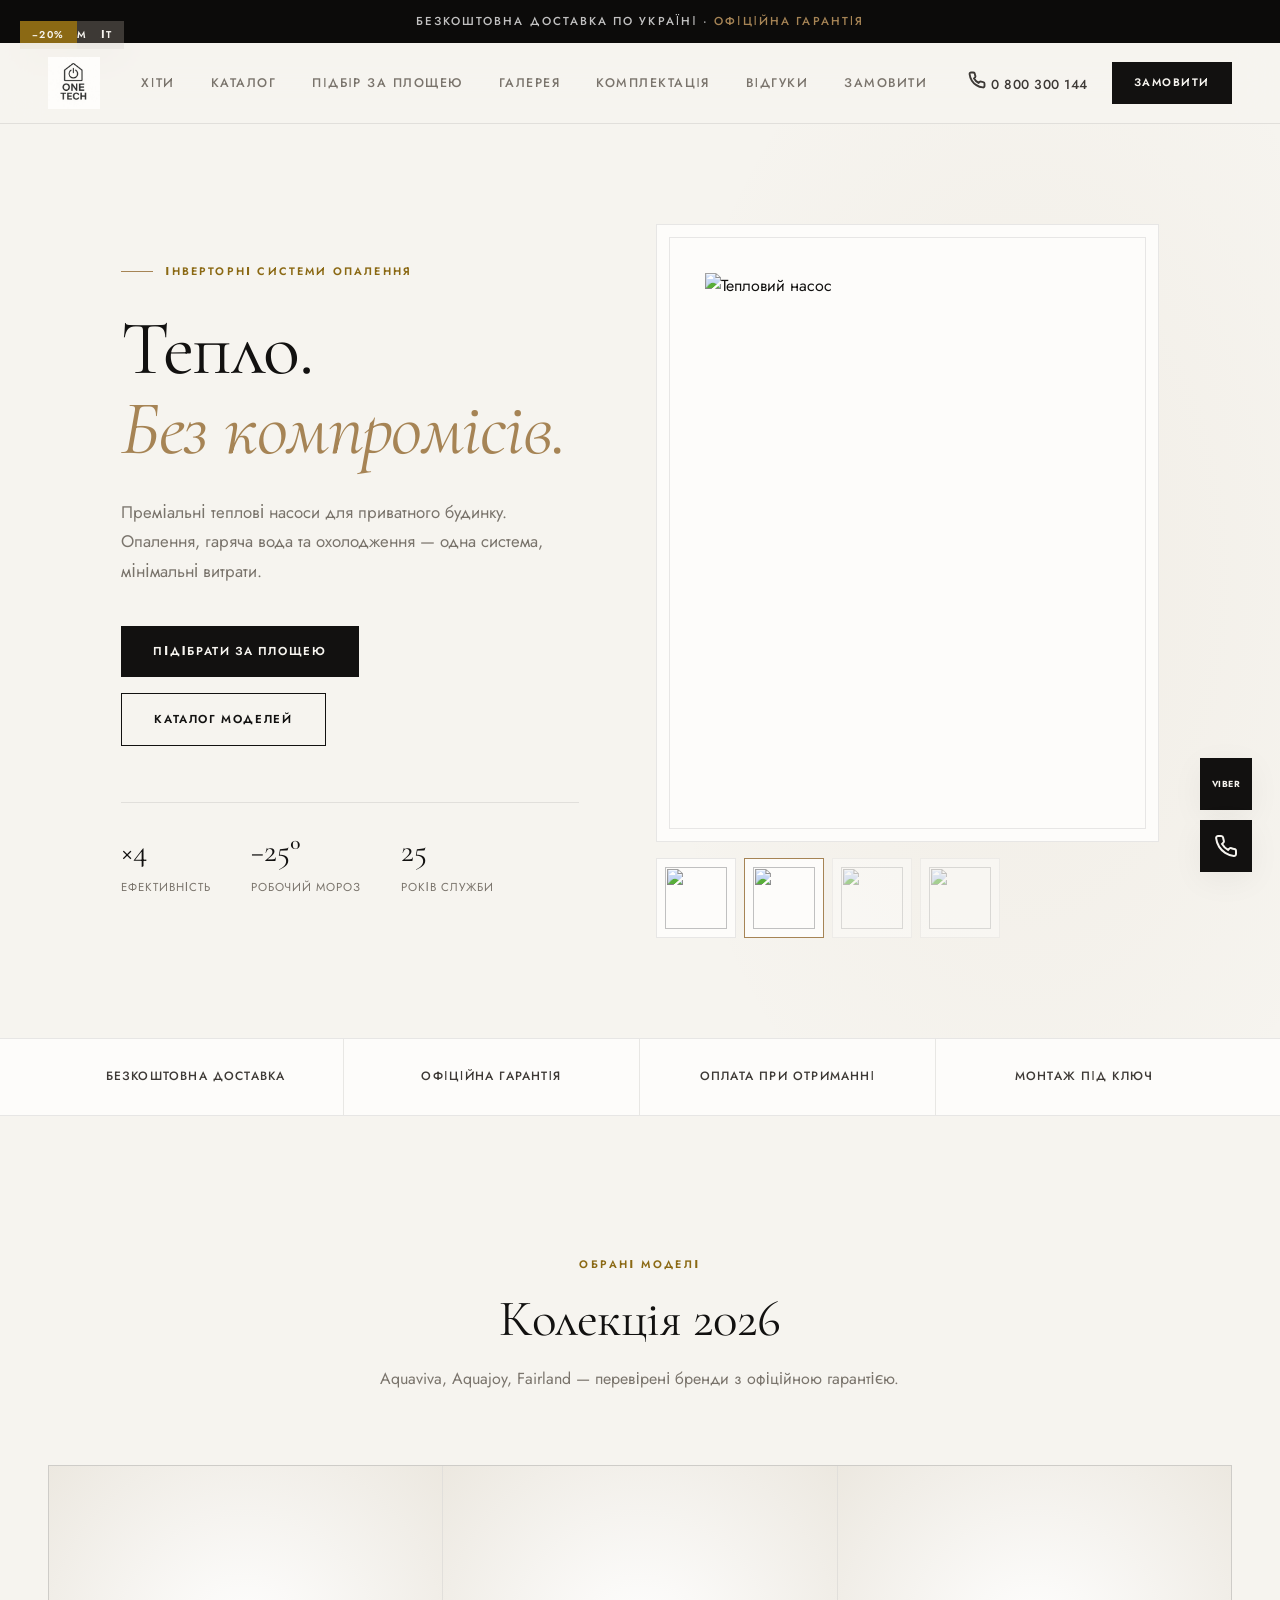
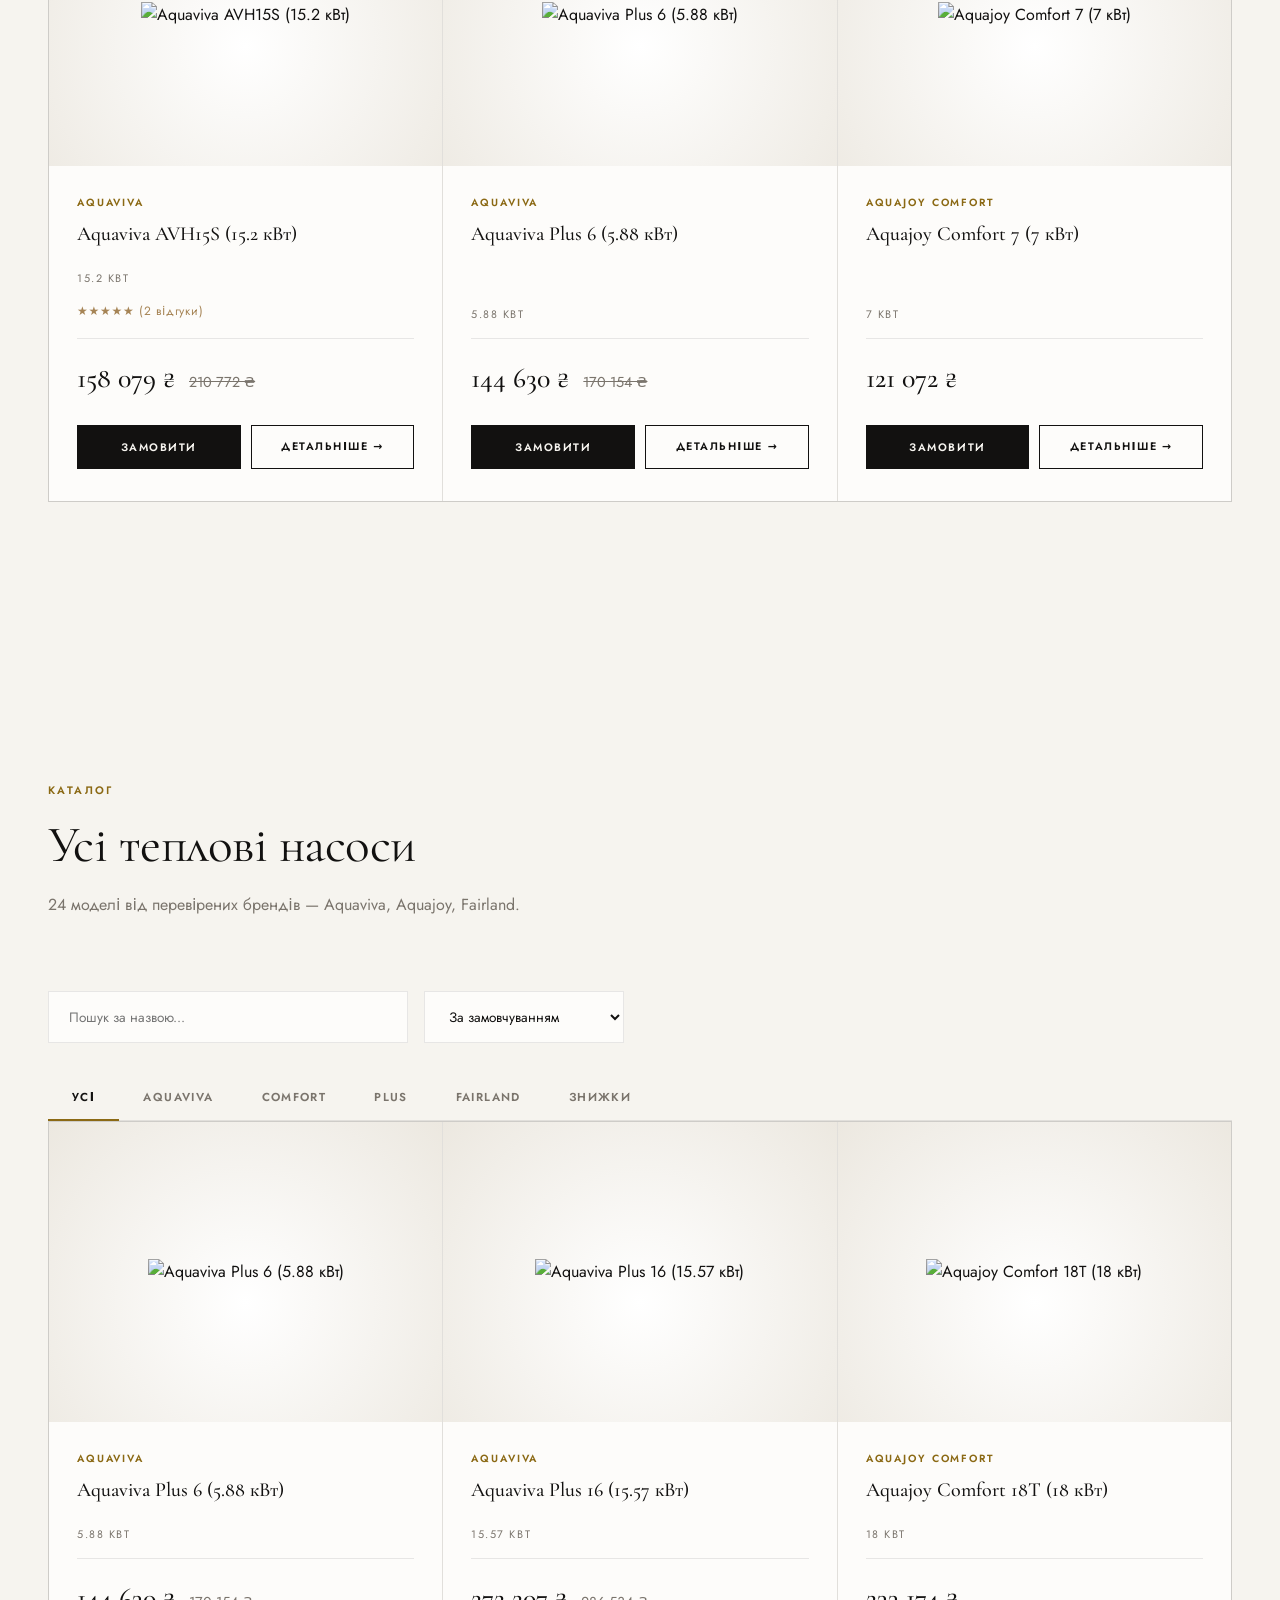
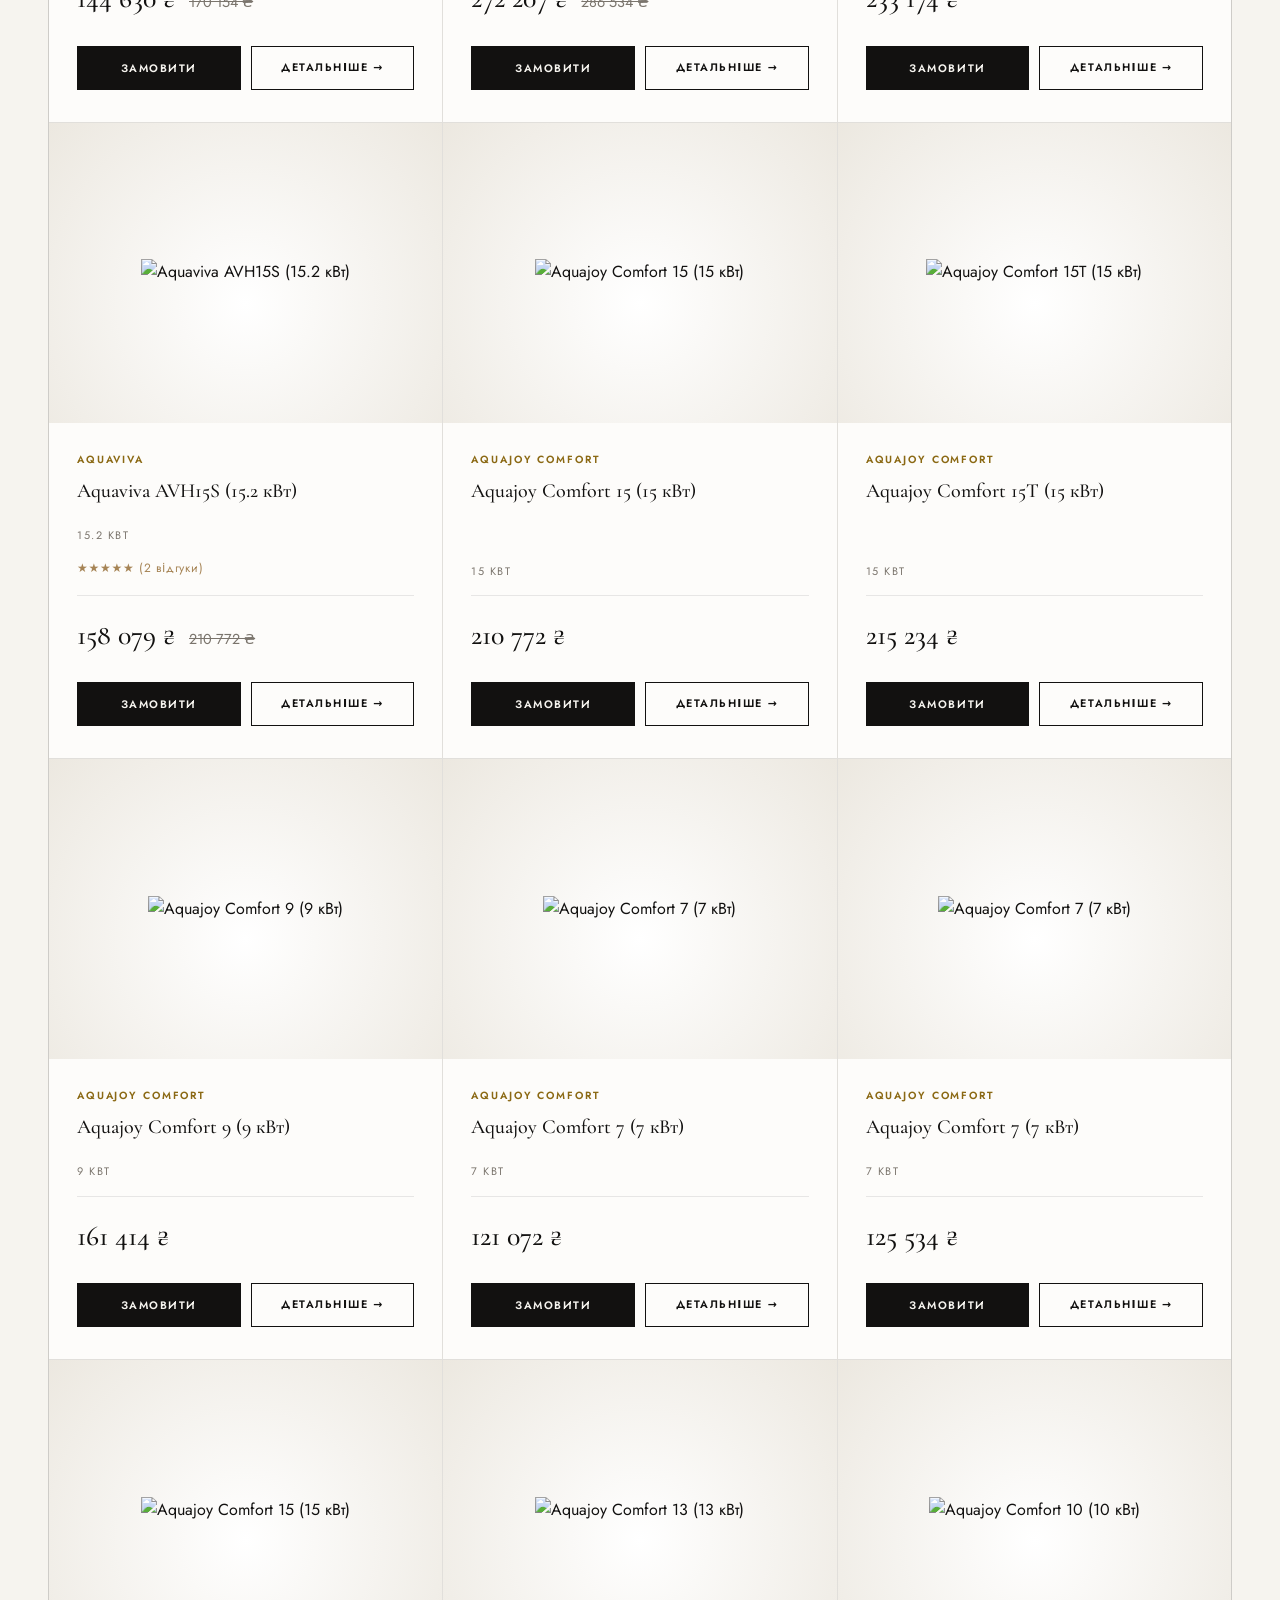
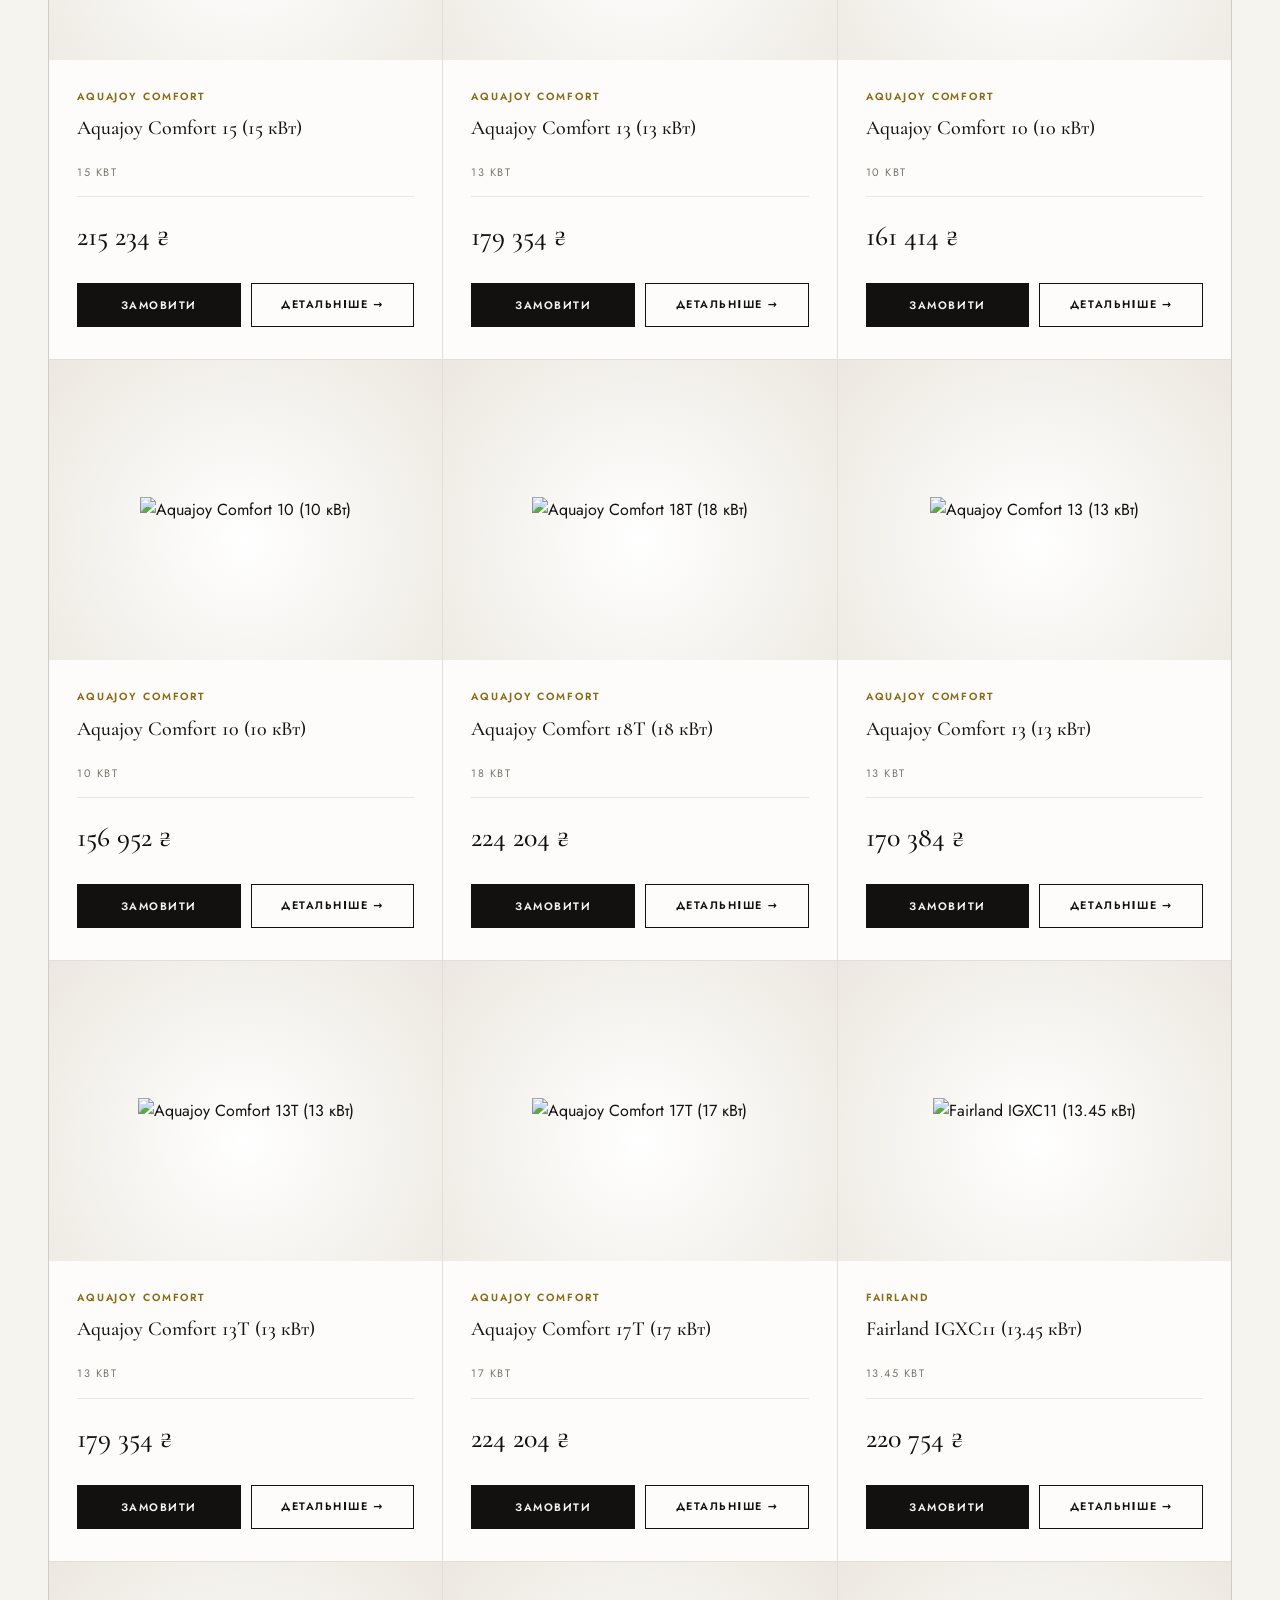
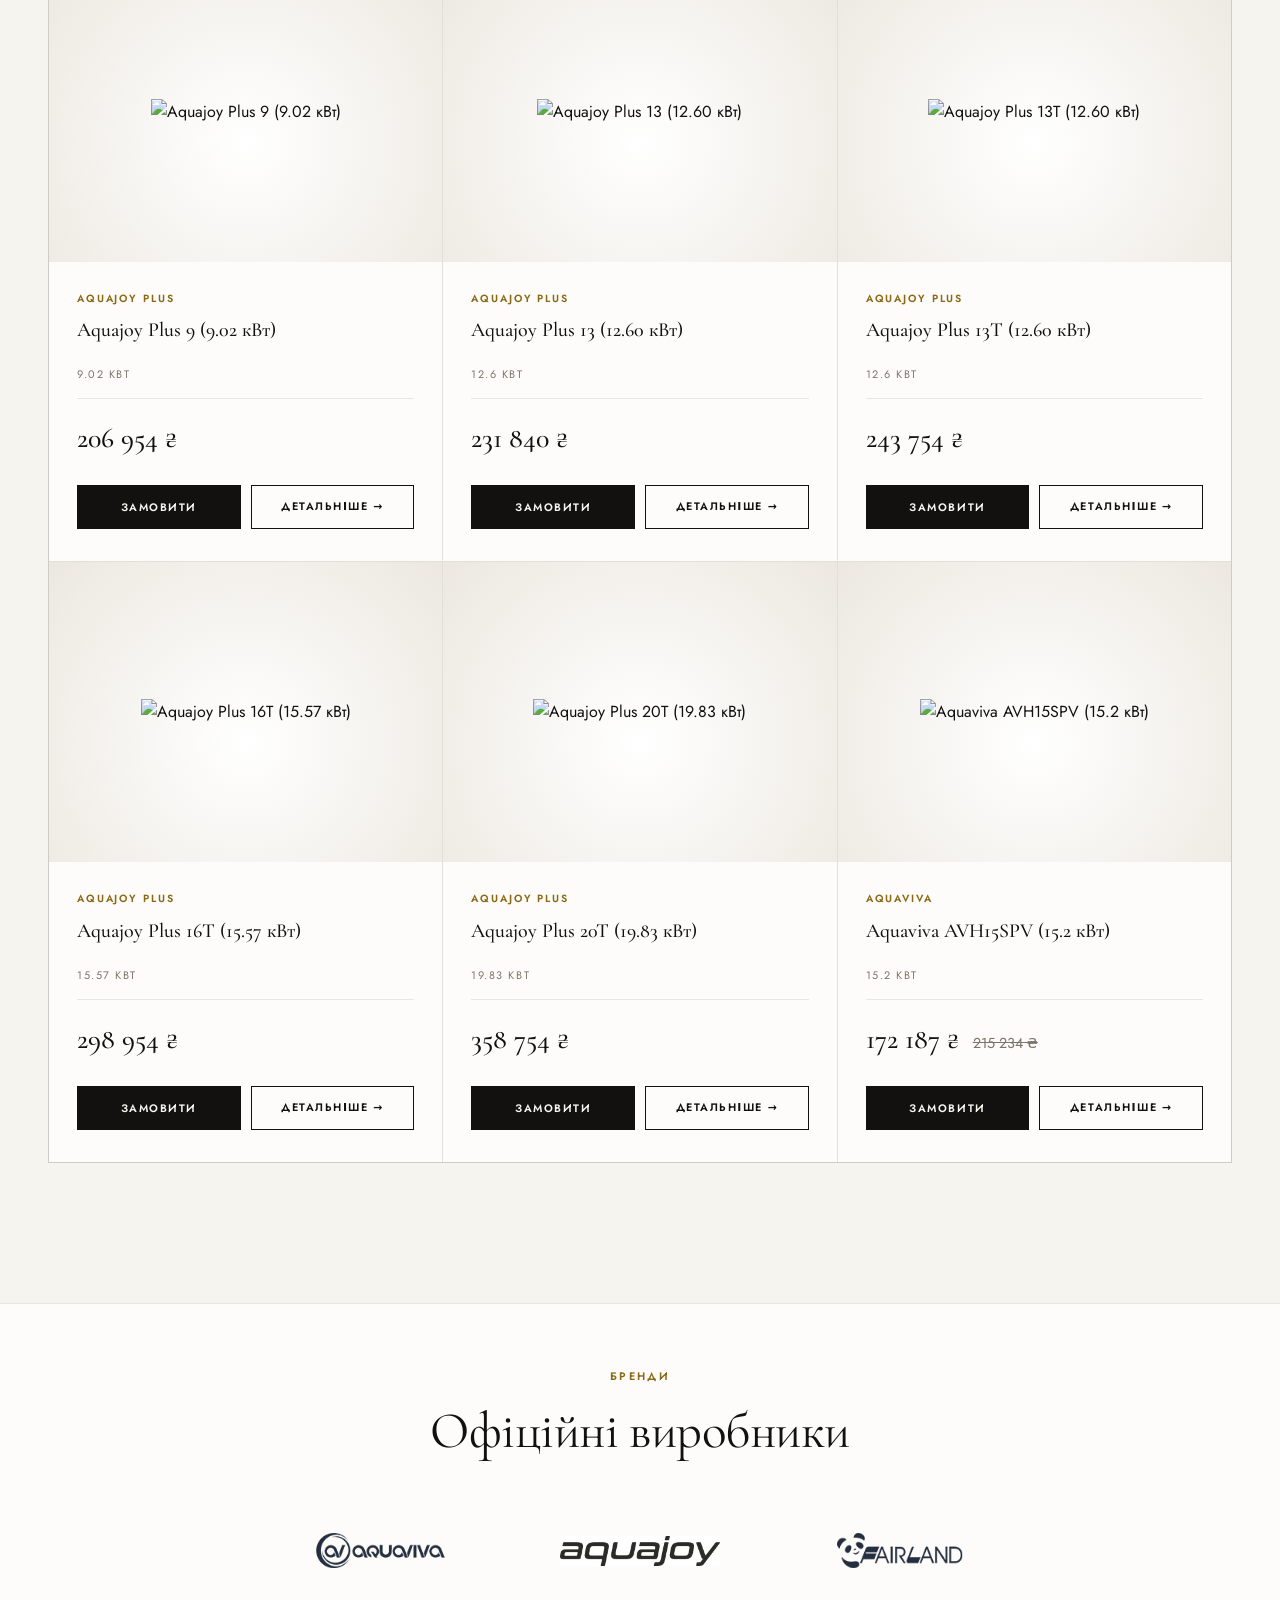
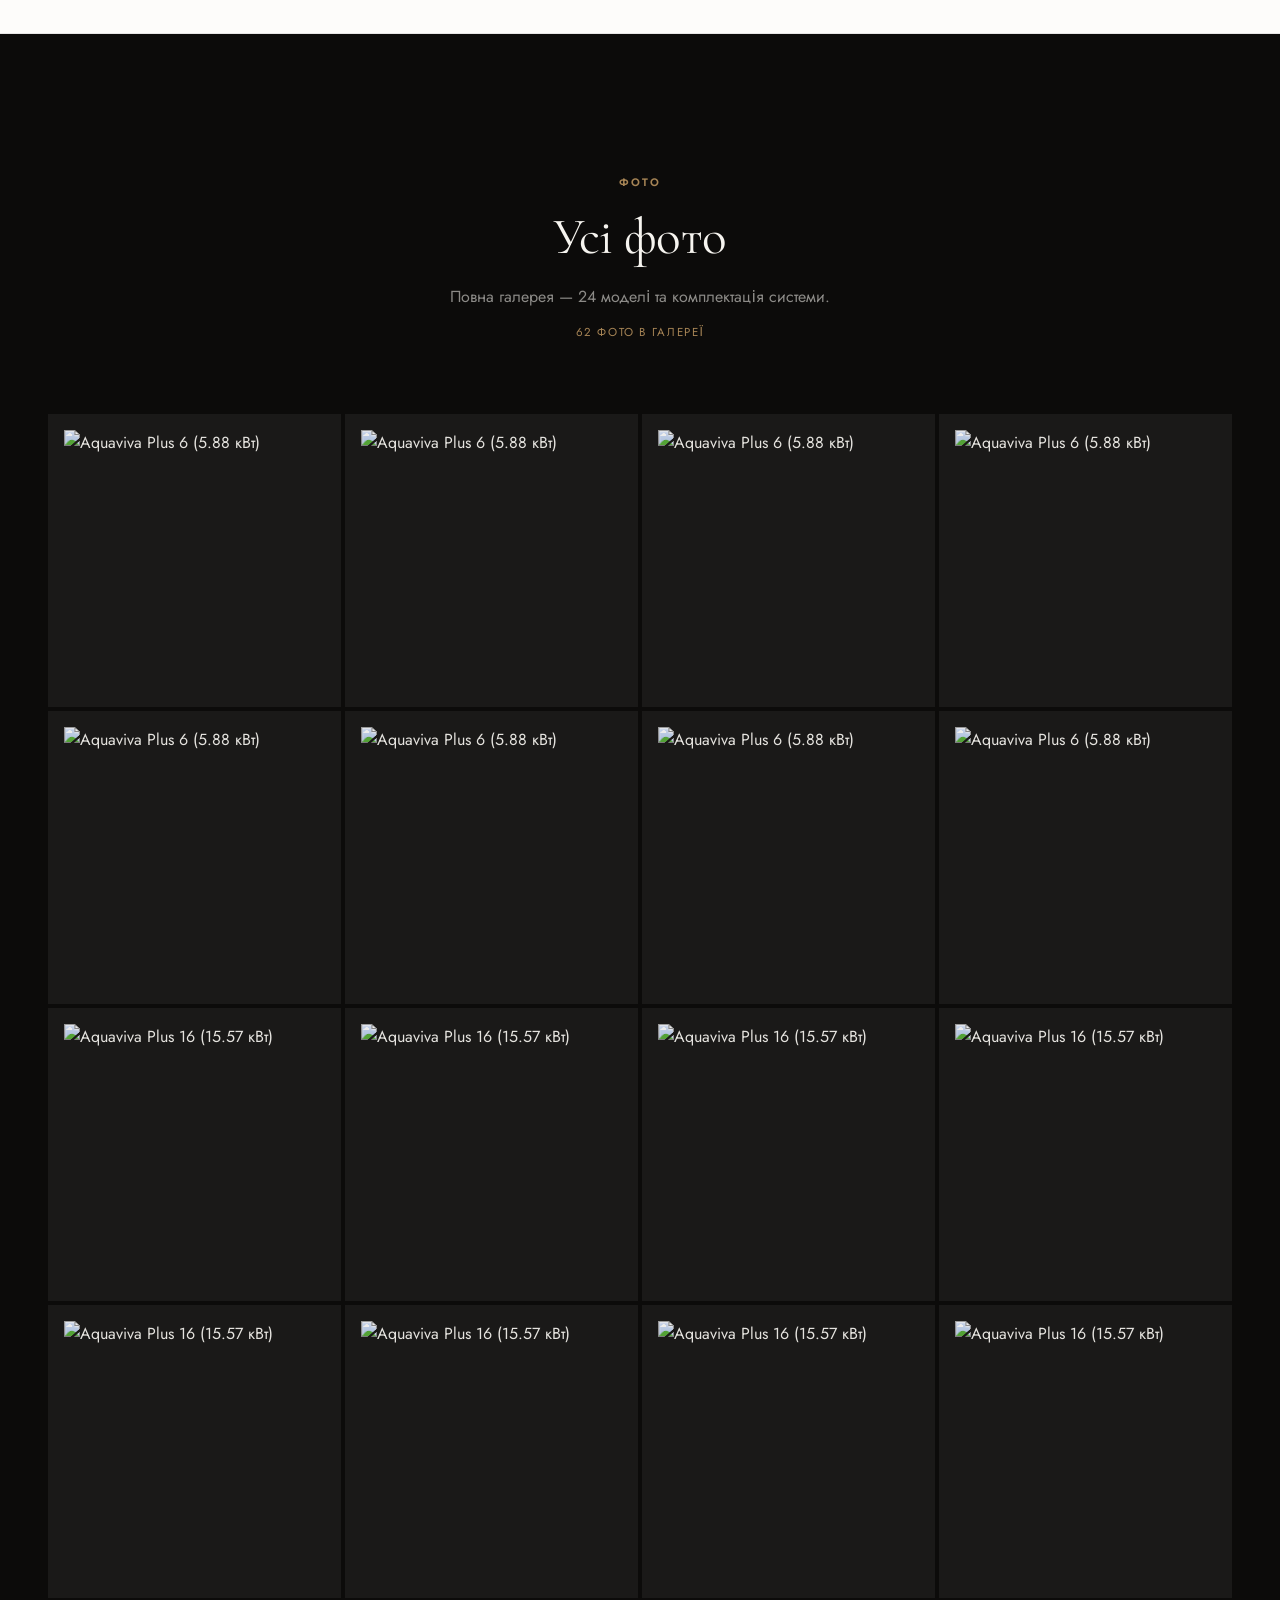
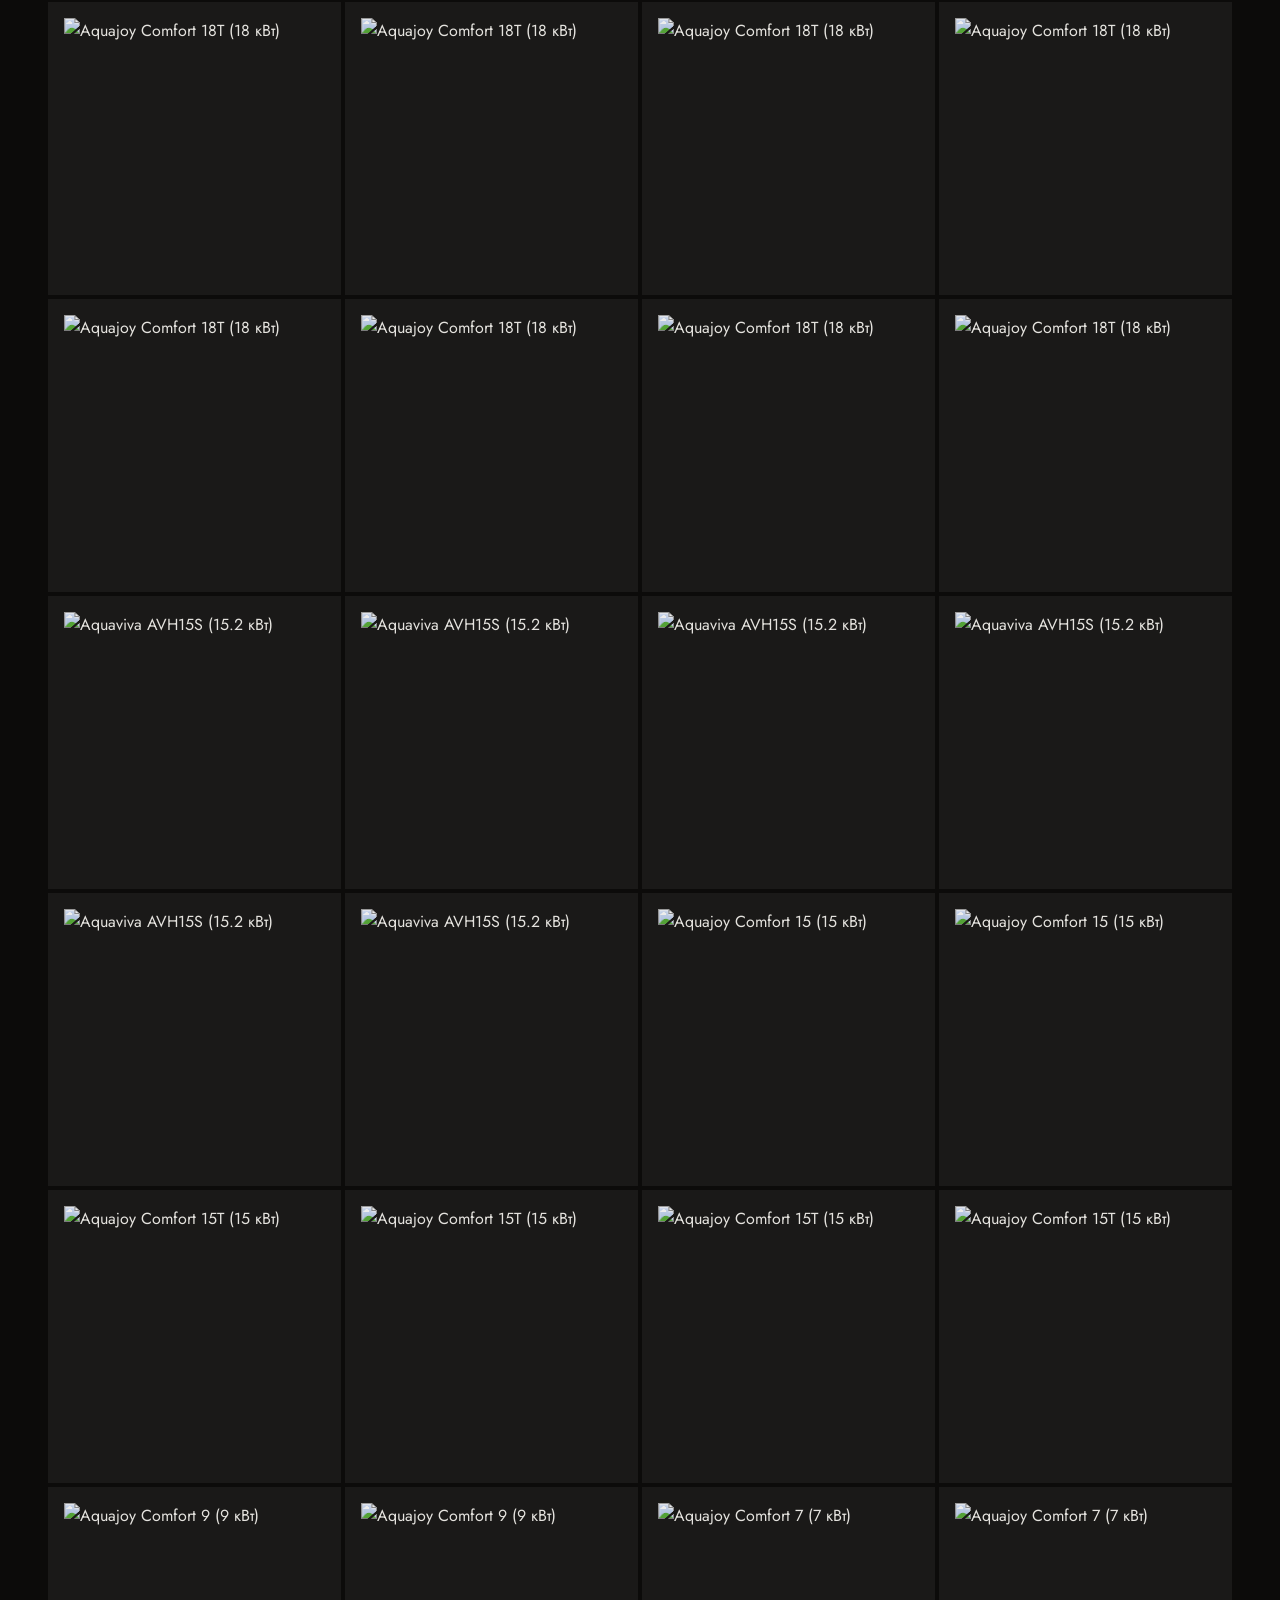
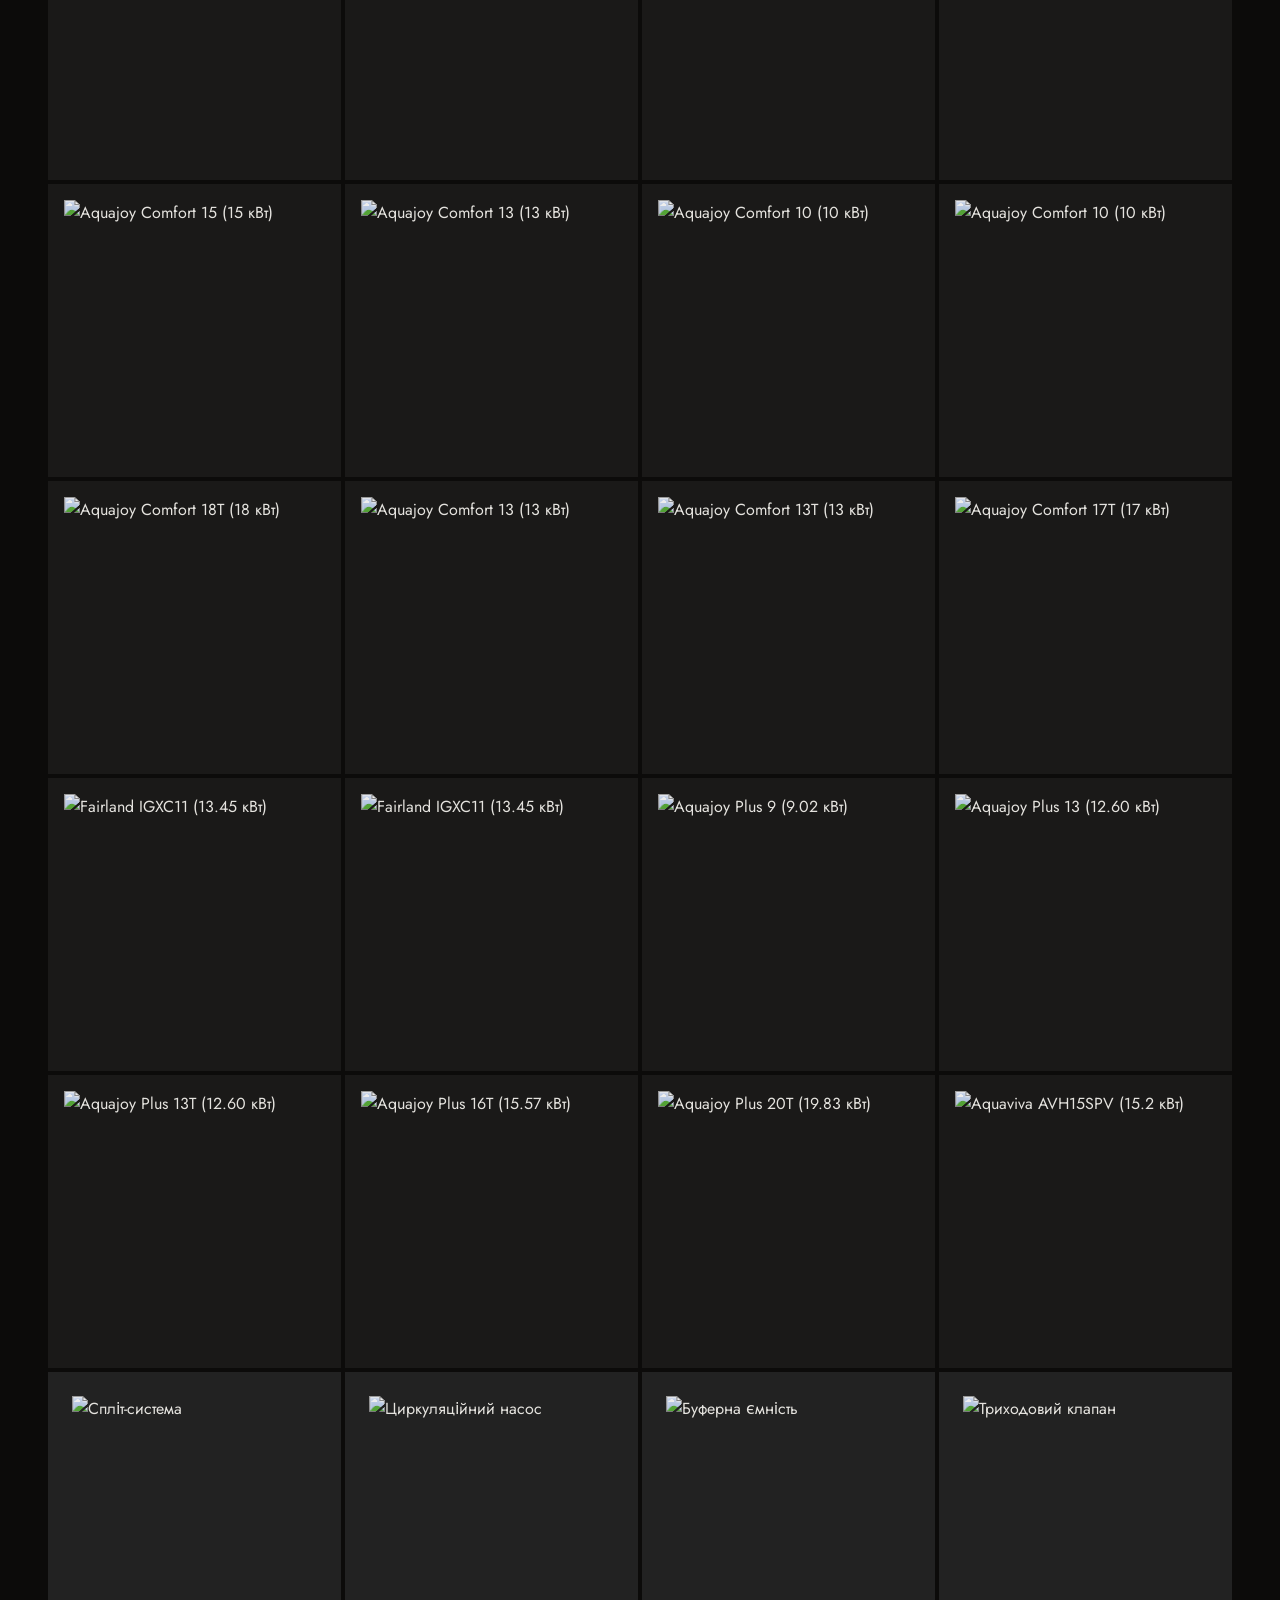
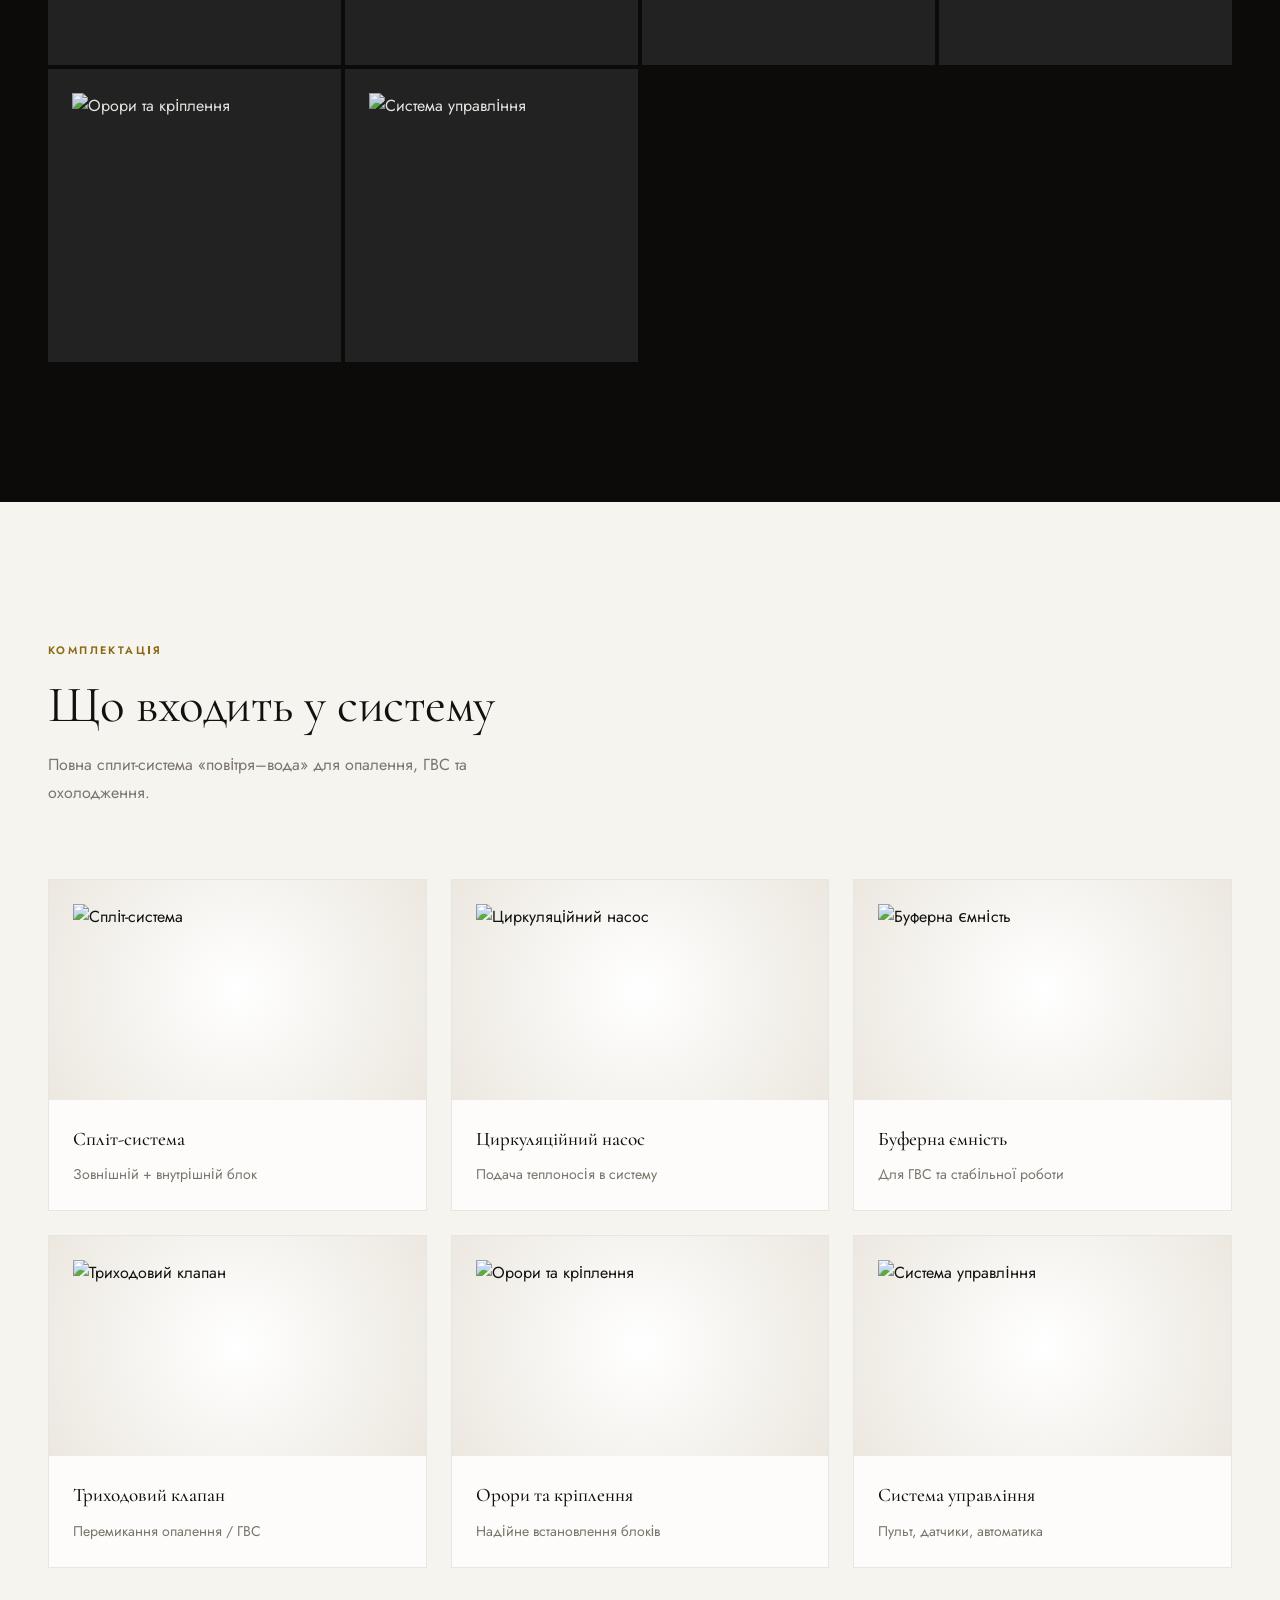
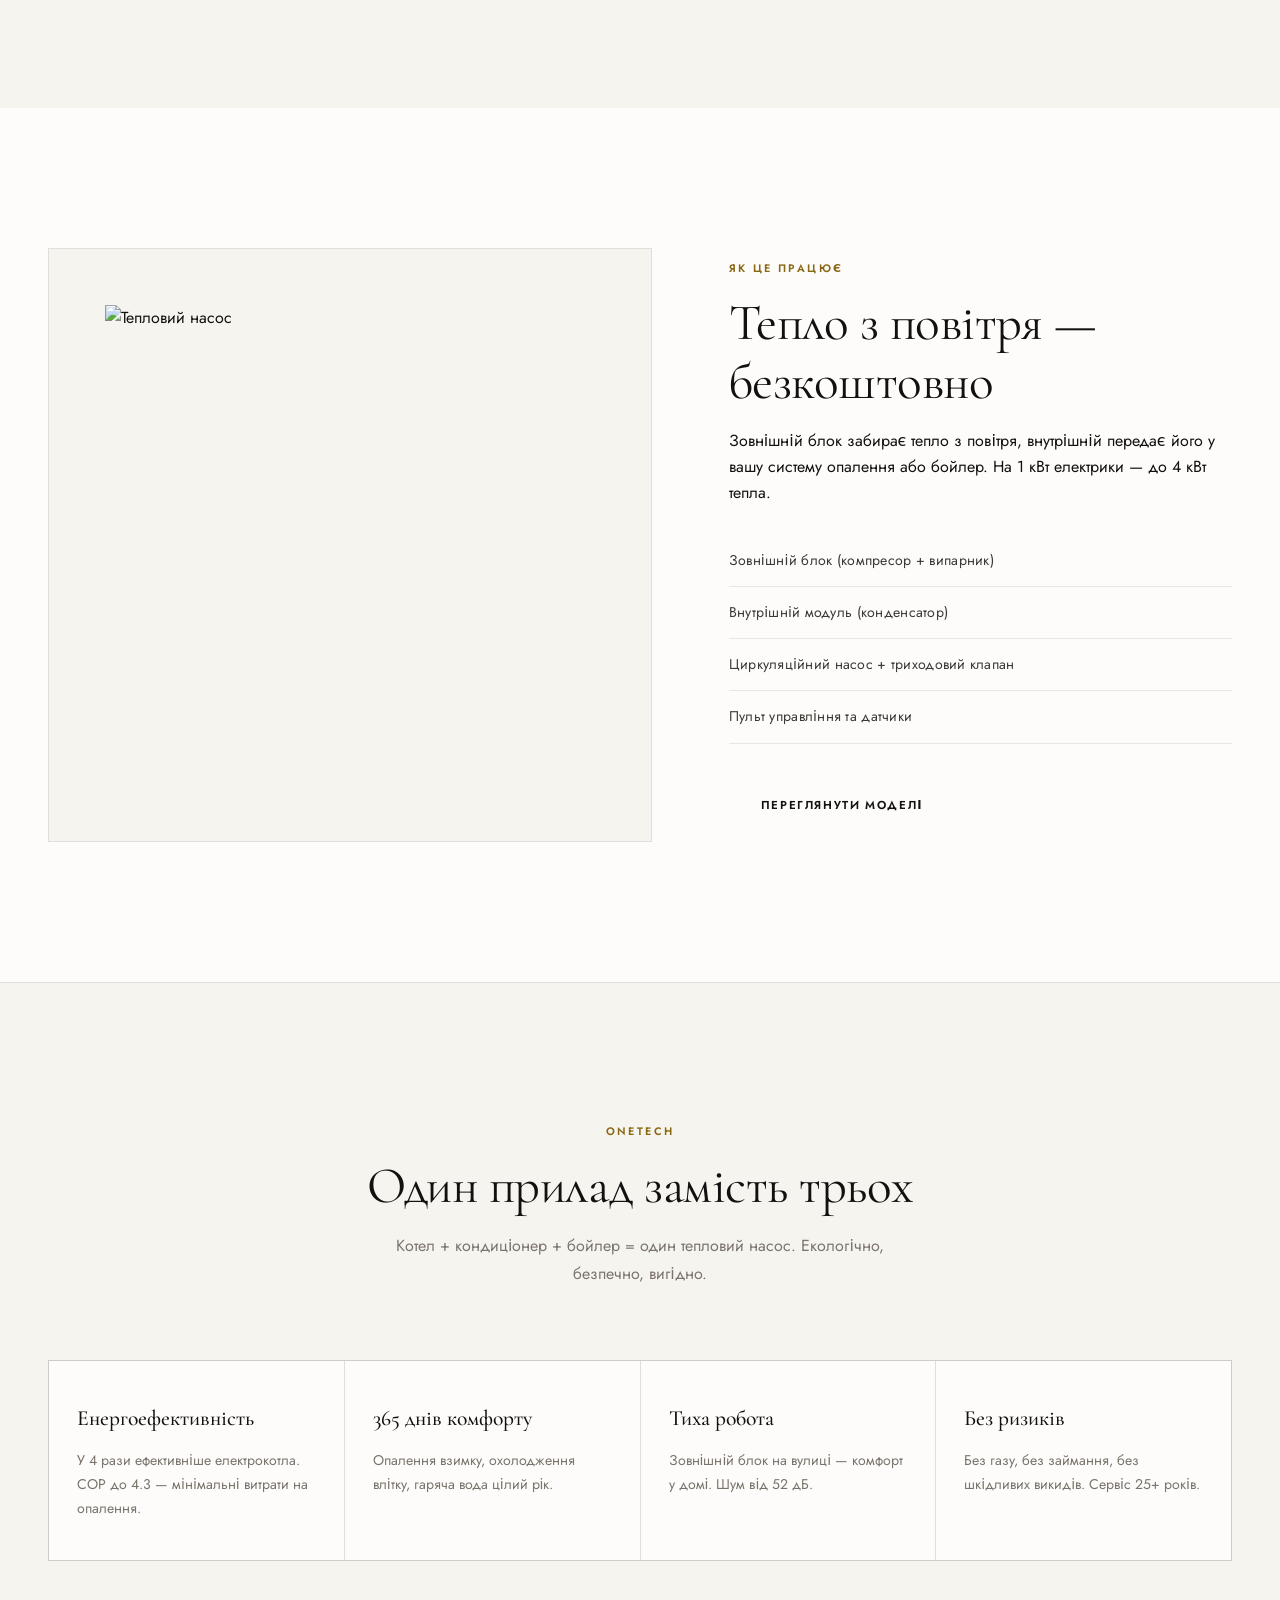
==== commit bc047c97: "Add nav and hero links to area calculator section Co-authored-by: Cursor <cursoragent@cursor.com>" ====
--- a/index.html
+++ b/index.html
@@ -23,6 +23,7 @@
       <nav class="nav" id="nav">
         <a href="#featured">Хіти</a>
         <a href="#catalog">Каталог</a>
+        <a href="#savings">Підбір за площею</a>
         <a href="#gallery">Галерея</a>
         <a href="#kit">Комплектація</a>
         <a href="#reviews">Відгуки</a>
@@ -48,8 +49,8 @@
         <h1>Тепло.<br><em>Без компромісів.</em></h1>
         <p class="hero-text">Преміальні теплові насоси для приватного будинку. Опалення, гаряча вода та охолодження — одна система, мінімальні витрати.</p>
         <div class="hero-actions">
-          <a href="#catalog" class="btn btn-primary">Обрати модель</a>
-          <a href="#order" class="btn btn-outline">Безкоштовна консультація</a>
+          <a href="#savings" class="btn btn-primary">Підібрати за площею</a>
+          <a href="#catalog" class="btn btn-outline">Каталог моделей</a>
         </div>
         <div class="hero-trust">
           <div class="trust-pill"><strong>×4</strong><span>ефективність</span></div>
@@ -192,14 +193,22 @@
     <div class="container">
       <div class="section-head reveal">
         <div class="section-label">Калькулятор</div>
-        <h2 class="section-title">Скільки заощадите?</h2>
-        <p class="section-desc">Порівняння витрат на опалення за 5 місяців.</p>
+        <h2 class="section-title">Підбір за площею та економія</h2>
+        <p class="section-desc">Вкажіть площу — покажемо, яка потужність потрібна і які моделі підходять.</p>
       </div>
       <div class="savings-wrap reveal">
         <div>
           <div class="form-row">
             <label for="saveArea">Площа будинку, м²</label>
-            <input type="number" id="saveArea" value="120" min="40" max="400">
+            <input type="number" id="saveArea" value="120" min="40" max="400" step="10">
+          </div>
+          <div class="form-row">
+            <label>Теплоізоляція</label>
+            <div class="pick-insulation" id="pickInsulation">
+              <button type="button" class="chip" data-ins="good">Добра</button>
+              <button type="button" class="chip active" data-ins="avg">Середня</button>
+              <button type="button" class="chip" data-ins="poor">Слабка</button>
+            </div>
           </div>
           <div class="savings-bars">
             <div class="bar-item"><label><span>Газовий котел</span><span id="saveGas">—</span></label><div class="bar-track"><div class="bar-fill gas"></div></div></div>
@@ -211,8 +220,15 @@
           <div class="section-label">Ваша економія</div>
           <div class="savings-num" id="saveTotal">—</div>
           <p style="color:var(--ink-soft)">на сезон порівняно з газом</p>
-          <a href="#catalog" class="btn btn-blue" style="margin-top:24px">Обрати насос</a>
-        </div>
+          <button type="button" class="btn btn-blue" id="pickOrderBtn" style="margin-top:24px">Замовити підібрану модель</button>
+        </div>
+      </div>
+      <div class="pick-panel reveal" id="pickPanel">
+        <div class="pick-header">
+          <h3>Рекомендовані моделі</h3>
+          <p id="pickSummary">—</p>
+        </div>
+        <div class="pick-cards" id="pickCards"></div>
       </div>
     </div>
   </section>
@@ -262,8 +278,8 @@
     <div class="container order-grid">
       <div class="order-info reveal">
         <div class="section-label" style="color:#7dd3fc">Замовлення</div>
-        <h2>Залиште заявку — передзвонимо за 15 хвилин</h2>
-        <p>Допоможемо підібрати модель, розрахуємо потужність і організуємо доставку безкоштовно.</p>
+        <h2>Залиште номер — передзвонимо за 15 хвилин</h2>
+        <p>Не потрібно обирати модель самостійно. Розкажемо, що підійде саме вам, і порахуємо вартість.</p>
         <ul class="order-features">
           <li>Безкоштовна консультація інженера</li>
           <li>Доставка 1–3 дні по Україні</li>
@@ -272,13 +288,18 @@
         </ul>
       </div>
       <form class="order-form reveal" id="orderForm">
-        <div class="form-row"><label for="name">Ваше ім'я *</label><input type="text" id="name" required placeholder="Олександр"></div>
-        <div class="form-row"><label for="phone">Телефон *</label><input type="tel" id="phone" required placeholder="+380 XX XXX XX XX"></div>
-        <div class="form-row"><label for="model">Модель</label><select id="model"><option value="">Потрібна консультація</option></select></div>
-        <div class="form-row"><label for="message">Коментар</label><textarea id="message" placeholder="Площа будинку, місто..."></textarea></div>
-        <button type="submit" class="btn btn-primary btn-block">Отримати пропозицію</button>
-        <p class="form-note">Натискаючи кнопку, ви погоджуєтесь на обробку персональних даних</p>
-        <div class="form-success" id="formOk">✅ Заявку надіслано! Ми передзвонимо найближчим часом.</div>
+        <p class="form-lead">Достатньо імені та телефону — решту підберемо за вас.</p>
+        <div class="form-row"><label for="name">Як до вас звертатися? *</label><input type="text" id="name" required placeholder="Олександр" autocomplete="name"></div>
+        <div class="form-row"><label for="phone">Ваш телефон *</label><input type="tel" id="phone" required placeholder="+380 67 123 45 67" autocomplete="tel"></div>
+        <div class="order-model-hint" id="modelHint" hidden>
+          <span>Цікавить: <strong id="modelHintText"></strong></span>
+          <button type="button" class="order-model-clear" id="modelHintClear" aria-label="Прибрати">×</button>
+        </div>
+        <input type="hidden" id="model" value="">
+        <div class="form-row form-row-optional"><label for="message">Місто або площа будинку <span class="label-muted">(необов'язково)</span></label><textarea id="message" placeholder="Наприклад: Київ, 120 м² — підберемо потужність"></textarea></div>
+        <button type="submit" class="btn btn-primary btn-block" data-submit-label="Передзвоніть мені">Передзвоніть мені</button>
+        <p class="form-note">Передзвонимо протягом 15 хвилин · безкоштовна консультація</p>
+        <div class="form-success" id="formOk">✅ Дякуємо! Ми передзвонимо найближчим часом.</div>
         <div class="form-error" id="formErr"></div>
       </form>
     </div>
@@ -298,6 +319,7 @@
             <li><a href="#catalog">Aquajoy Comfort</a></li>
             <li><a href="#catalog">Aquajoy Plus</a></li>
             <li><a href="#catalog">Fairland</a></li>
+            <li><a href="#savings">Підбір за площею</a></li>
           </ul>
         </div>
         <div>
--- a/css/styles.css
+++ b/css/styles.css
@@ -669,6 +669,120 @@
   margin: 16px 0;
 }
 
+.pick-insulation {
+  display: flex;
+  flex-wrap: wrap;
+  gap: 10px;
+}
+
+.pick-insulation .chip {
+  padding: 10px 18px;
+  border: 1px solid var(--line);
+  background: var(--white);
+  color: var(--ink-soft);
+  font-family: var(--font-body);
+  font-size: 0.82rem;
+  letter-spacing: 0.04em;
+  cursor: pointer;
+  transition: border-color 0.2s, background 0.2s, color 0.2s;
+}
+
+.pick-insulation .chip:hover {
+  border-color: var(--bronze);
+  color: var(--ink);
+}
+
+.pick-insulation .chip.active {
+  background: var(--ink);
+  border-color: var(--ink);
+  color: var(--white);
+}
+
+.pick-panel {
+  margin-top: 32px;
+  padding: clamp(28px, 4vw, 40px);
+  background: var(--cream);
+  border: 1px solid var(--line);
+}
+
+.pick-header h3 {
+  font-family: var(--font-display);
+  font-size: 1.5rem;
+  font-weight: 500;
+  margin-bottom: 10px;
+}
+
+.pick-header p {
+  color: var(--ink-soft);
+  font-size: 0.95rem;
+  line-height: 1.6;
+  margin-bottom: 24px;
+}
+
+.pick-cards {
+  display: grid;
+  grid-template-columns: repeat(auto-fit, minmax(240px, 1fr));
+  gap: 16px;
+}
+
+.pick-card {
+  position: relative;
+  padding: 22px;
+  background: var(--white);
+  border: 1px solid var(--line);
+  display: flex;
+  flex-direction: column;
+  gap: 8px;
+}
+
+.pick-card-main {
+  border-color: var(--bronze);
+  box-shadow: 0 8px 28px rgba(139, 94, 60, 0.08);
+}
+
+.pick-tag {
+  align-self: flex-start;
+  padding: 4px 10px;
+  background: var(--cream-2);
+  font-size: 0.68rem;
+  letter-spacing: 0.1em;
+  text-transform: uppercase;
+  color: var(--ink-muted);
+}
+
+.pick-card-main .pick-tag {
+  background: var(--bronze);
+  color: var(--white);
+}
+
+.pick-card-brand {
+  font-size: 0.72rem;
+  letter-spacing: 0.12em;
+  text-transform: uppercase;
+  color: var(--bronze);
+}
+
+.pick-card h4 {
+  font-family: var(--font-display);
+  font-size: 1.15rem;
+  font-weight: 500;
+  line-height: 1.3;
+}
+
+.pick-card-meta {
+  font-size: 0.88rem;
+  color: var(--ink-muted);
+}
+
+.pick-card-actions {
+  display: flex;
+  gap: 10px;
+  margin-top: auto;
+  padding-top: 12px;
+}
+
+.pick-card-actions .btn { flex: 1; }
+
 /* ─── Reviews ─── */
 .reviews-grid {
   display: grid;
@@ -779,6 +893,57 @@
   background: var(--white);
 }
 .form-row textarea { min-height: 100px; resize: vertical; }
+
+.form-lead {
+  margin: 0 0 22px;
+  font-size: 0.95rem;
+  color: var(--ink-soft);
+  line-height: 1.5;
+}
+
+.label-muted {
+  font-weight: 400;
+  color: var(--ink-muted);
+}
+
+.form-row-optional label { color: var(--ink-soft); }
+
+.order-model-hint {
+  display: none;
+  align-items: center;
+  justify-content: space-between;
+  gap: 12px;
+  margin-bottom: 20px;
+  padding: 12px 14px;
+  background: var(--blue-soft);
+  border: 1px solid var(--line);
+  border-radius: var(--radius-sm);
+  font-size: 0.88rem;
+  color: var(--ink-soft);
+}
+
+.order-model-hint.show,
+.order-model-hint:not([hidden]) {
+  display: flex;
+}
+
+.order-model-clear {
+  flex-shrink: 0;
+  width: 28px;
+  height: 28px;
+  border: none;
+  border-radius: 50%;
+  background: rgba(12, 27, 46, 0.06);
+  color: var(--ink-muted);
+  font-size: 1.1rem;
+  line-height: 1;
+  cursor: pointer;
+}
+
+.order-model-clear:hover {
+  background: rgba(12, 27, 46, 0.1);
+  color: var(--ink);
+}
 .form-note { font-size: 0.72rem; color: var(--ink-muted); text-align: center; margin-top: 16px; }
 .form-success {
   display: none;
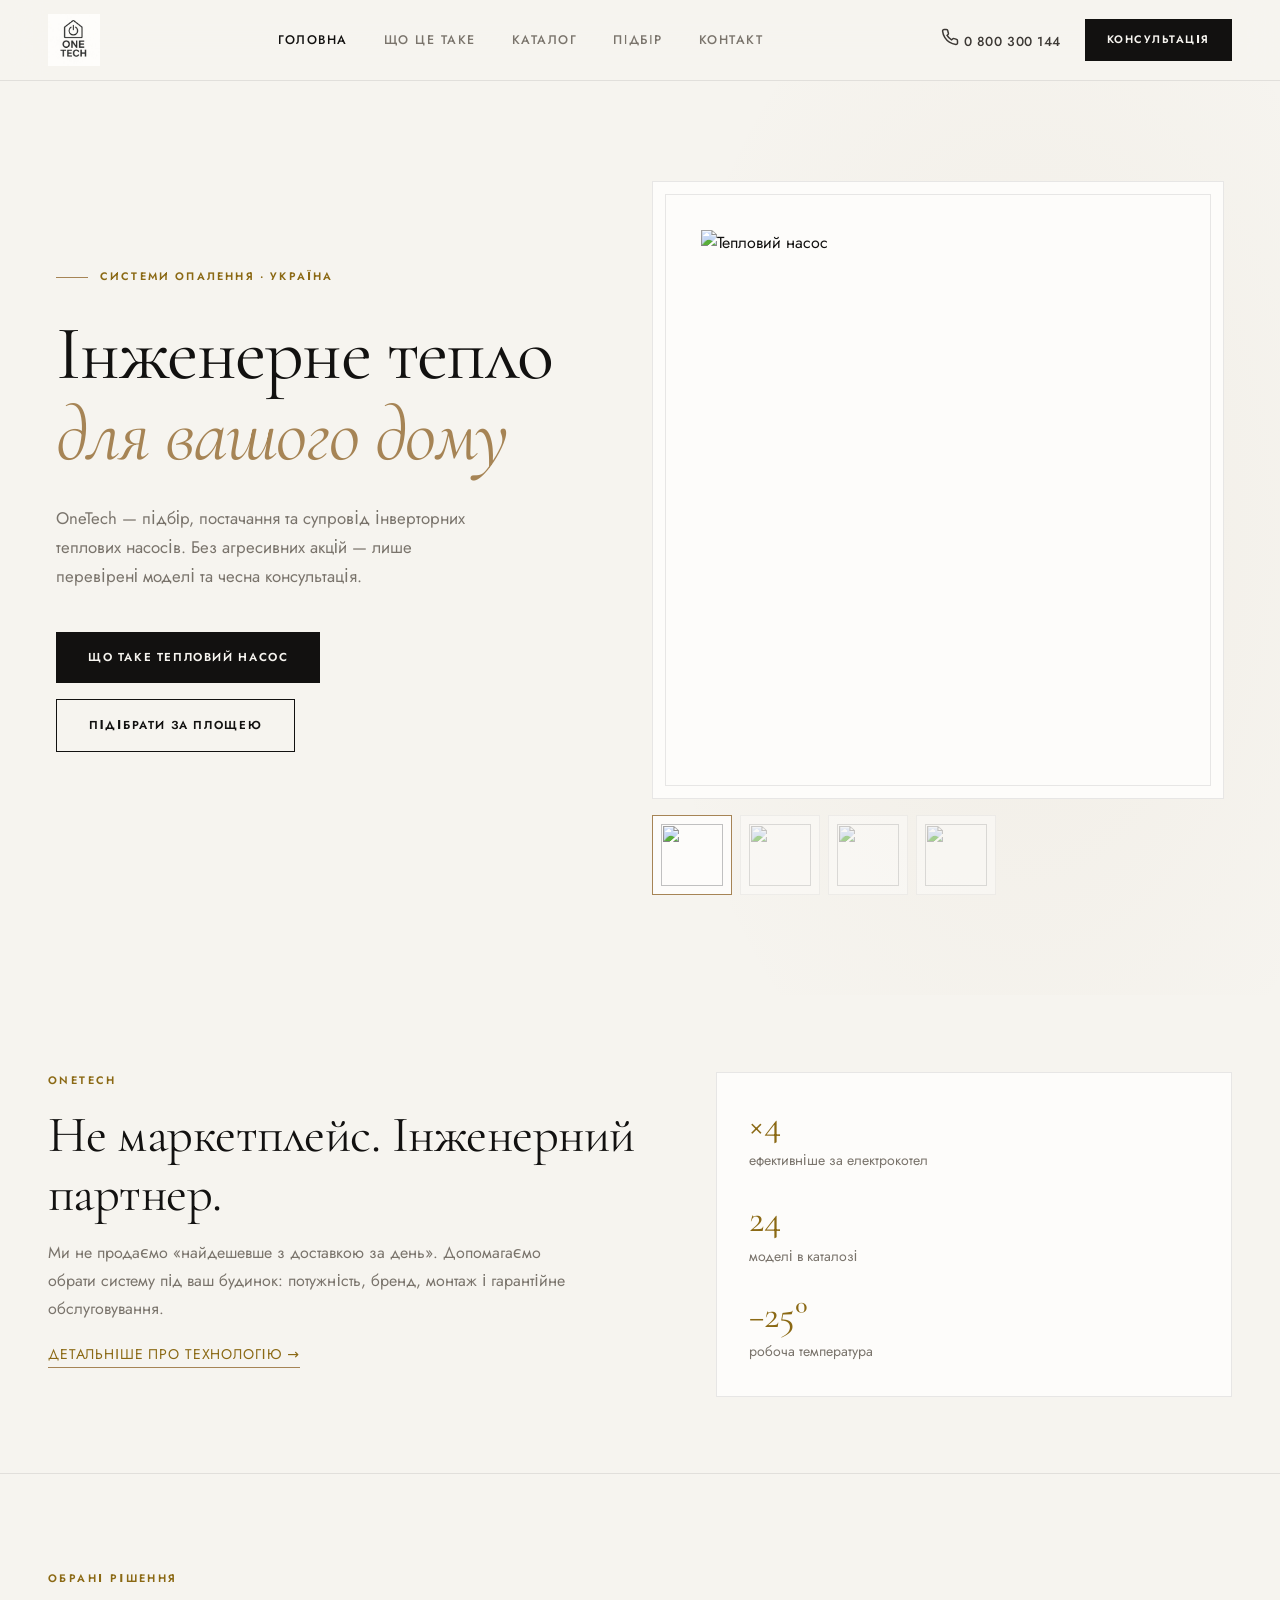
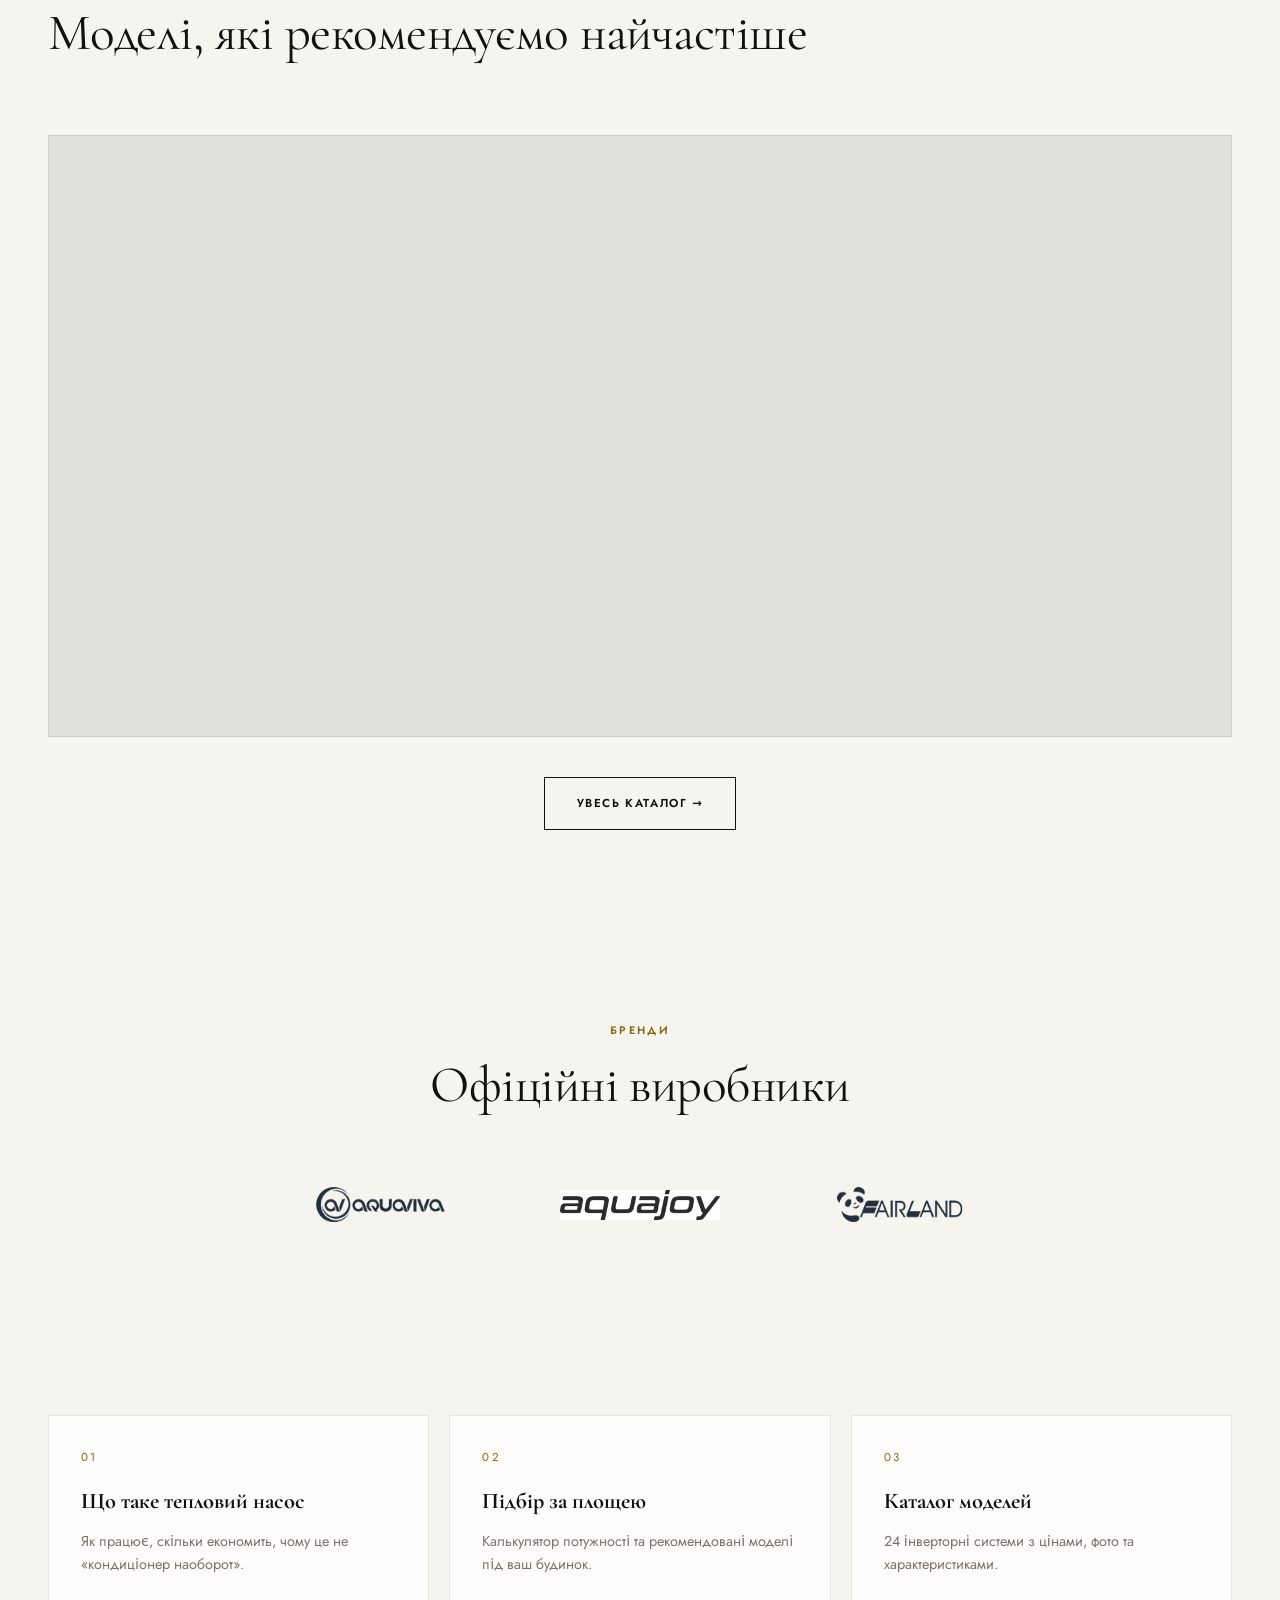
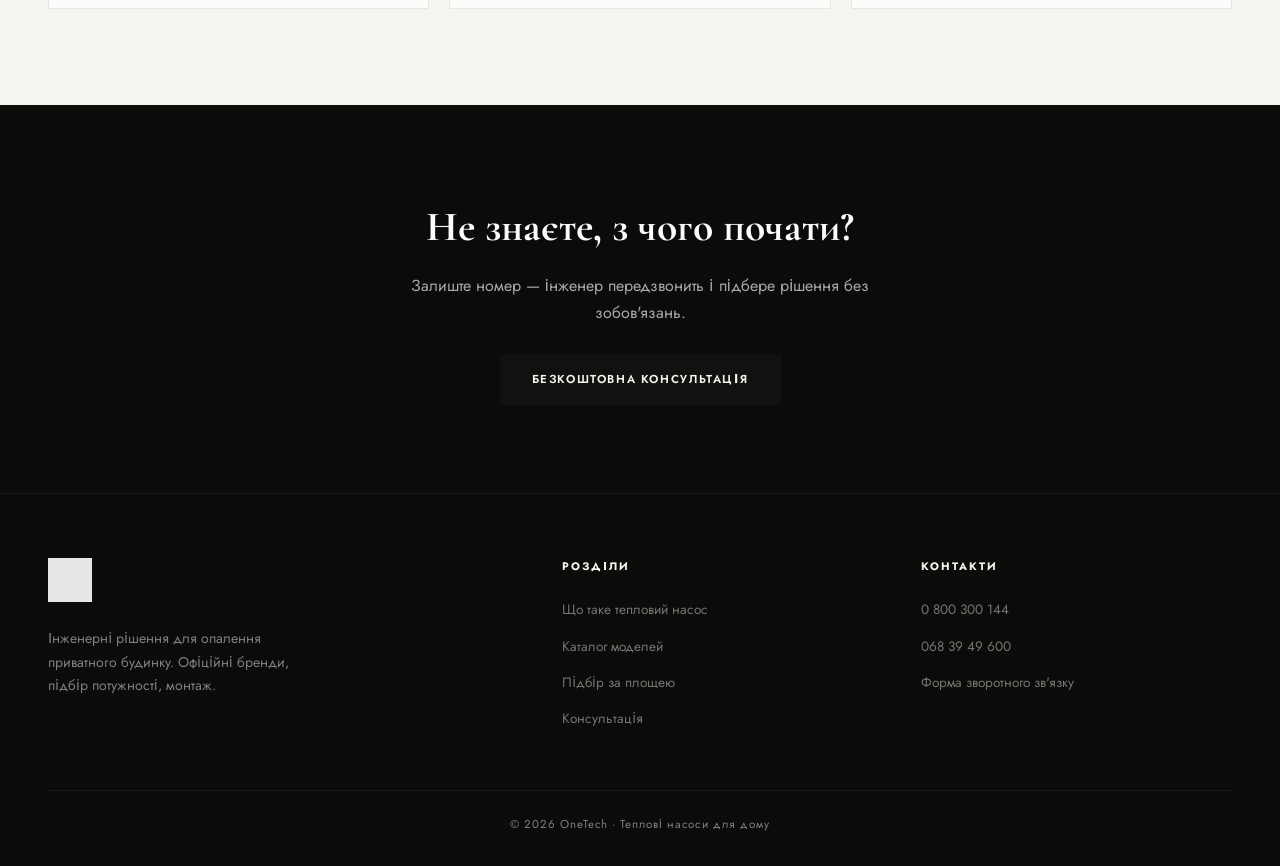
==== commit 7c52ed03: "Multi-page site: about page, premium layout, separate pages Co-authored-by: Cursor <cursoragent@curs" ====
--- a/index.html
+++ b/index.html
@@ -3,365 +3,114 @@
 <head>
   <meta charset="UTF-8">
   <meta name="viewport" content="width=device-width, initial-scale=1.0">
-  <title>OneTech — Теплові насоси для дому | Безкоштовна доставка</title>
-  <meta name="description" content="OneTech — інверторні теплові насоси Aquaviva, Aquajoy, Fairland. Економія до 75%. Безкоштовна доставка по Україні.">
+  <title>OneTech — Теплові насоси для приватного будинку</title>
+  <meta name="description" content="OneTech — інженерний підбір та постачання інверторних теплових насосів Aquaviva, Aquajoy, Fairland для дому в Україні.">
   <link rel="icon" href="img/logo.png" type="image/png">
   <link rel="preconnect" href="https://fonts.googleapis.com">
   <link rel="preconnect" href="https://fonts.gstatic.com" crossorigin>
   <link href="https://fonts.googleapis.com/css2?family=Cormorant+Garamond:ital,wght@0,400;0,500;0,600;1,400;1,500&family=Jost:wght@300;400;500;600&display=swap" rel="stylesheet">
   <link rel="stylesheet" href="css/styles.css">
 </head>
-<body>
+<body data-page="home">
 
-  <div class="announce">
-    Безкоштовна доставка по Україні · <span>Офіційна гарантія</span>
-  </div>
+  <div id="site-header"></div>
 
-  <header class="header">
-    <div class="container header-inner">
-      <a href="#" class="logo"><img src="img/logo.png" alt="OneTech"></a>
-      <nav class="nav" id="nav">
-        <a href="#featured">Хіти</a>
-        <a href="#catalog">Каталог</a>
-        <a href="#savings">Підбір за площею</a>
-        <a href="#gallery">Галерея</a>
-        <a href="#kit">Комплектація</a>
-        <a href="#reviews">Відгуки</a>
-        <a href="#order">Замовити</a>
-      </nav>
-      <div class="header-right">
-        <a href="tel:0800300144" class="header-phone">
-          <svg width="18" height="18" viewBox="0 0 24 24" fill="none" stroke="currentColor" stroke-width="2.5"><path d="M22 16.92v3a2 2 0 01-2.18 2 19.79 19.79 0 01-8.63-3.07 19.5 19.5 0 01-6-6 19.79 19.79 0 01-3.07-8.67A2 2 0 014.11 2h3a2 2 0 012 1.72c.127.96.361 1.903.7 2.81a2 2 0 01-.45 2.11L8.09 9.91a16 16 0 006 6l1.27-1.27a2 2 0 012.11-.45c.907.339 1.85.573 2.81.7A2 2 0 0122 16.92z"/></svg>
-          <span>0 800 300 144</span>
-        </a>
-        <a href="#order" class="btn btn-primary btn-sm">Замовити</a>
-        <button class="menu-btn" id="menuBtn" aria-label="Меню">
-          <svg width="24" height="24" viewBox="0 0 24 24" fill="none" stroke="currentColor" stroke-width="2"><path d="M3 12h18M3 6h18M3 18h18"/></svg>
-        </button>
-      </div>
-    </div>
-  </header>
-
-  <section class="hero">
-    <div class="container hero-grid">
-      <div>
-        <div class="hero-tag">Інверторні системи опалення</div>
-        <h1>Тепло.<br><em>Без компромісів.</em></h1>
-        <p class="hero-text">Преміальні теплові насоси для приватного будинку. Опалення, гаряча вода та охолодження — одна система, мінімальні витрати.</p>
-        <div class="hero-actions">
-          <a href="#savings" class="btn btn-primary">Підібрати за площею</a>
-          <a href="#catalog" class="btn btn-outline">Каталог моделей</a>
+  <main>
+    <section class="hero hero-home">
+      <div class="container hero-grid">
+        <div>
+          <div class="hero-tag">Системи опалення · Україна</div>
+          <h1>Інженерне тепло<br><em>для вашого дому</em></h1>
+          <p class="hero-text">OneTech — підбір, постачання та супровід інверторних теплових насосів. Без агресивних акцій — лише перевірені моделі та чесна консультація.</p>
+          <div class="hero-actions">
+            <a href="about.html" class="btn btn-primary">Що таке тепловий насос</a>
+            <a href="pick.html" class="btn btn-outline">Підібрати за площею</a>
+          </div>
         </div>
-        <div class="hero-trust">
-          <div class="trust-pill"><strong>×4</strong><span>ефективність</span></div>
-          <div class="trust-pill"><strong>−25°</strong><span>робочий мороз</span></div>
-          <div class="trust-pill"><strong>25</strong><span>років служби</span></div>
+        <div class="hero-visual">
+          <div class="hero-slider" id="heroSlider">
+            <div class="hero-slide active"><img src="" alt="" data-hero-slide></div>
+          </div>
+          <div class="hero-thumbs" id="heroThumbs"></div>
         </div>
       </div>
-      <div class="hero-visual">
-        <div class="hero-slider" id="heroSlider">
-          <div class="hero-slide active"><img src="" alt="" data-hero-slide></div>
+    </section>
+
+    <section class="home-intro">
+      <div class="container home-intro-grid">
+        <div class="home-intro-text reveal">
+          <div class="section-label">OneTech</div>
+          <h2 class="section-title">Не маркетплейс. Інженерний партнер.</h2>
+          <p class="section-desc">Ми не продаємо «найдешевше з доставкою за день». Допомагаємо обрати систему під ваш будинок: потужність, бренд, монтаж і гарантійне обслуговування.</p>
+          <a href="about.html" class="text-link">Детальніше про технологію →</a>
         </div>
-        <div class="hero-thumbs" id="heroThumbs"></div>
-        <div class="hero-float-card card-top"><strong>−25%</strong> на Aquaviva AVH15S</div>
-        <div class="hero-float-card card-bottom"><strong>COP 4.1</strong> максимальна ефективність</div>
-      </div>
-    </div>
-  </section>
-
-  <div class="trust-strip">
-    <div class="container trust-strip-grid">
-      <div class="trust-item">Безкоштовна доставка</div>
-      <div class="trust-item">Офіційна гарантія</div>
-      <div class="trust-item">Оплата при отриманні</div>
-      <div class="trust-item">Монтаж під ключ</div>
-    </div>
-  </div>
-
-  <section id="featured">
-    <div class="container">
-      <div class="section-head center reveal">
-        <div class="section-label">Обрані моделі</div>
-        <h2 class="section-title">Колекція 2026</h2>
-        <p class="section-desc">Aquaviva, Aquajoy, Fairland — перевірені бренди з офіційною гарантією.</p>
-      </div>
-      <div class="featured-grid" id="featuredGrid"></div>
-    </div>
-  </section>
-
-  <section id="catalog">
-    <div class="container">
-      <div class="section-head reveal">
-        <div class="section-label">Каталог</div>
-        <h2 class="section-title">Усі теплові насоси</h2>
-        <p class="section-desc">24 моделі від перевірених брендів — Aquaviva, Aquajoy, Fairland.</p>
-      </div>
-      <div class="catalog-toolbar reveal">
-        <input type="search" class="search-input" id="search" placeholder="Пошук за назвою...">
-        <select class="sort-select" id="sort">
-          <option value="default">За замовчуванням</option>
-          <option value="price-asc">Ціна ↑</option>
-          <option value="price-desc">Ціна ↓</option>
-          <option value="power-asc">Потужність ↑</option>
-          <option value="power-desc">Потужність ↓</option>
-        </select>
-      </div>
-      <div class="filter-tabs reveal">
-        <button class="filter-tab active" data-filter="all">Усі</button>
-        <button class="filter-tab" data-filter="aquaviva">Aquaviva</button>
-        <button class="filter-tab" data-filter="aquajoy-comfort">Comfort</button>
-        <button class="filter-tab" data-filter="aquajoy-plus">Plus</button>
-        <button class="filter-tab" data-filter="fairland">Fairland</button>
-        <button class="filter-tab" data-filter="sale">Знижки</button>
-      </div>
-      <div class="products-grid" id="catalogGrid"></div>
-    </div>
-  </section>
-
-  <section id="brands" class="brands-section">
-    <div class="container">
-      <div class="section-head center reveal">
-        <div class="section-label">Бренди</div>
-        <h2 class="section-title">Офіційні виробники</h2>
-      </div>
-      <div class="brands-row reveal">
-        <img src="img/brands/aquaviva.png" alt="Aquaviva">
-        <img src="img/brands/aquajoy.jpg" alt="Aquajoy">
-        <img src="img/brands/fairland.png" alt="Fairland">
-      </div>
-    </div>
-  </section>
-
-  <section id="gallery" class="gallery-section">
-    <div class="container">
-      <div class="section-head center reveal">
-        <div class="section-label">Фото</div>
-        <h2 class="section-title">Усі фото</h2>
-        <p class="section-desc">Повна галерея — 24 моделі та комплектація системи.</p>
-        <p class="gallery-count" id="galleryCount"></p>
-      </div>
-      <div class="photo-mosaic reveal" id="photoMosaic"></div>
-    </div>
-  </section>
-
-  <section id="kit" class="kit-section">
-    <div class="container">
-      <div class="section-head reveal">
-        <div class="section-label">Комплектація</div>
-        <h2 class="section-title">Що входить у систему</h2>
-        <p class="section-desc">Повна сплит-система «повітря–вода» для опалення, ГВС та охолодження.</p>
-      </div>
-      <div class="kit-grid reveal" id="kitGrid"></div>
-    </div>
-  </section>
-
-  <section id="showcase" class="showcase-section">
-    <div class="container showcase-split reveal">
-      <div class="showcase-img"><img id="showcaseImg" src="" alt="Тепловий насос"></div>
-      <div class="showcase-text">
-        <div class="section-label">Як це працює</div>
-        <h2 class="section-title">Тепло з повітря — безкоштовно</h2>
-        <p>Зовнішній блок забирає тепло з повітря, внутрішній передає його у вашу систему опалення або бойлер. На 1 кВт електрики — до 4 кВт тепла.</p>
-        <ul class="showcase-list">
-          <li>Зовнішній блок (компресор + випарник)</li>
-          <li>Внутрішній модуль (конденсатор)</li>
-          <li>Циркуляційний насос + триходовий клапан</li>
-          <li>Пульт управління та датчики</li>
-        </ul>
-        <a href="#catalog" class="btn btn-blue">Переглянути моделі</a>
-      </div>
-    </div>
-  </section>
-
-  <section id="benefits" class="benefits-section">
-    <div class="container">
-      <div class="section-head center reveal">
-        <div class="section-label">OneTech</div>
-        <h2 class="section-title">Один прилад замість трьох</h2>
-        <p class="section-desc">Котел + кондиціонер + бойлер = один тепловий насос. Екологічно, безпечно, вигідно.</p>
-      </div>
-      <div class="benefits-grid">
-        <div class="benefit reveal"><div class="benefit-icon">⚡</div><h3>Енергоефективність</h3><p>У 4 рази ефективніше електрокотла. COP до 4.3 — мінімальні витрати на опалення.</p></div>
-        <div class="benefit reveal"><div class="benefit-icon">🌡️</div><h3>365 днів комфорту</h3><p>Опалення взимку, охолодження влітку, гаряча вода цілий рік.</p></div>
-        <div class="benefit reveal"><div class="benefit-icon">🔇</div><h3>Тиха робота</h3><p>Зовнішній блок на вулиці — комфорт у домі. Шум від 52 дБ.</p></div>
-        <div class="benefit reveal"><div class="benefit-icon">✅</div><h3>Без ризиків</h3><p>Без газу, без займання, без шкідливих викидів. Сервіс 25+ років.</p></div>
-      </div>
-    </div>
-  </section>
-
-  <section id="savings">
-    <div class="container">
-      <div class="section-head reveal">
-        <div class="section-label">Калькулятор</div>
-        <h2 class="section-title">Підбір за площею та економія</h2>
-        <p class="section-desc">Вкажіть площу — покажемо, яка потужність потрібна і які моделі підходять.</p>
-      </div>
-      <div class="savings-wrap reveal">
-        <div>
-          <div class="form-row">
-            <label for="saveArea">Площа будинку, м²</label>
-            <input type="number" id="saveArea" value="120" min="40" max="400" step="10">
-          </div>
-          <div class="form-row">
-            <label>Теплоізоляція</label>
-            <div class="pick-insulation" id="pickInsulation">
-              <button type="button" class="chip" data-ins="good">Добра</button>
-              <button type="button" class="chip active" data-ins="avg">Середня</button>
-              <button type="button" class="chip" data-ins="poor">Слабка</button>
-            </div>
-          </div>
-          <div class="savings-bars">
-            <div class="bar-item"><label><span>Газовий котел</span><span id="saveGas">—</span></label><div class="bar-track"><div class="bar-fill gas"></div></div></div>
-            <div class="bar-item"><label><span>Електрокотел</span><span id="saveEl">—</span></label><div class="bar-track"><div class="bar-fill el"></div></div></div>
-            <div class="bar-item"><label><span>Тепловий насос</span><span id="saveHp">—</span></label><div class="bar-track"><div class="bar-fill hp"></div></div></div>
-          </div>
-        </div>
-        <div class="savings-result">
-          <div class="section-label">Ваша економія</div>
-          <div class="savings-num" id="saveTotal">—</div>
-          <p style="color:var(--ink-soft)">на сезон порівняно з газом</p>
-          <button type="button" class="btn btn-blue" id="pickOrderBtn" style="margin-top:24px">Замовити підібрану модель</button>
+        <div class="home-stats reveal">
+          <div class="stat-item"><span class="stat-num">×4</span><span class="stat-label">ефективніше за електрокотел</span></div>
+          <div class="stat-item"><span class="stat-num">24</span><span class="stat-label">моделі в каталозі</span></div>
+          <div class="stat-item"><span class="stat-num">−25°</span><span class="stat-label">робоча температура</span></div>
         </div>
       </div>
-      <div class="pick-panel reveal" id="pickPanel">
-        <div class="pick-header">
-          <h3>Рекомендовані моделі</h3>
-          <p id="pickSummary">—</p>
+    </section>
+
+    <section class="home-section">
+      <div class="container">
+        <div class="section-head reveal">
+          <div class="section-label">Обрані рішення</div>
+          <h2 class="section-title">Моделі, які рекомендуємо найчастіше</h2>
         </div>
-        <div class="pick-cards" id="pickCards"></div>
-      </div>
-    </div>
-  </section>
-
-  <section id="reviews">
-    <div class="container">
-      <div class="section-head center reveal">
-        <div class="section-label">Відгуки</div>
-        <h2 class="section-title">Реальні історії клієнтів</h2>
-      </div>
-      <div class="reviews-grid">
-        <div class="review reveal">
-          <div class="review-stars">★★★★★</div>
-          <p>«Aquaviva AVH15S — найкраще рішення для нашого будинку 140 м². Рахунок за електрику впав утричі. Монтаж за 2 дні, все працює ідеально.»</p>
-          <div class="review-author"><div class="avatar">ІК</div><div><strong>Ігор К.</strong><span>Київська обл. · AVH15S</span></div></div>
-        </div>
-        <div class="review reveal">
-          <div class="review-stars">★★★★★</div>
-          <p>«Comfort 7 — ідеально для дачі 70 м². Тихий, компактний, доставили за 2 дні. Менеджер допоміг з вибором потужності — супер сервіс!»</p>
-          <div class="review-author"><div class="avatar">ОМ</div><div><strong>Олена М.</strong><span>Львів · Comfort 7</span></div></div>
-        </div>
-        <div class="review reveal">
-          <div class="review-stars">★★★★★</div>
-          <p>«Перейшли з газу — жодного жалю. Немає запаху, платимо менше, влітку ще й охолоджує. Рекомендую OneTech!»</p>
-          <div class="review-author"><div class="avatar">ВП</div><div><strong>Василь П.</strong><span>Одеса · Comfort 13</span></div></div>
+        <div class="featured-grid" id="featuredGrid"></div>
+        <div class="section-cta reveal">
+          <a href="catalog.html" class="btn btn-outline">Увесь каталог →</a>
         </div>
       </div>
-    </div>
-  </section>
+    </section>
 
-  <section id="faq">
-    <div class="container">
-      <div class="section-head center reveal">
-        <div class="section-label">FAQ</div>
-        <h2 class="section-title">Часті запитання</h2>
-      </div>
-      <div class="faq reveal">
-        <div class="faq-item"><button class="faq-q">При якій температурі працює насос?<svg width="20" height="20" viewBox="0 0 24 24" fill="none" stroke="currentColor" stroke-width="2"><path d="M6 9l6 6 6-6"/></svg></button><div class="faq-a"><p>До −25°C. При сильному морозі продуктивність трохи знижується, але опалення продовжує працювати.</p></div></div>
-        <div class="faq-item"><button class="faq-q">Чи є безкоштовна доставка?<svg width="20" height="20" viewBox="0 0 24 24" fill="none" stroke="currentColor" stroke-width="2"><path d="M6 9l6 6 6-6"/></svg></button><div class="faq-a"><p>Так, доставка по всій Україні безкоштовна. Відправка протягом 1–3 робочих днів.</p></div></div>
-        <div class="faq-item"><button class="faq-q">Як оплатити?<svg width="20" height="20" viewBox="0 0 24 24" fill="none" stroke="currentColor" stroke-width="2"><path d="M6 9l6 6 6-6"/></svg></button><div class="faq-a"><p>На карту, безготівковий розрахунок або оплата при отриманні (накладений платіж).</p></div></div>
-        <div class="faq-item"><button class="faq-q">Хто встановлює?<svg width="20" height="20" viewBox="0 0 24 24" fill="none" stroke="currentColor" stroke-width="2"><path d="M6 9l6 6-6-6"/></svg></button><div class="faq-a"><p>Ми організуємо монтаж сертифікованими фахівцями у вашому регіоні. Вартість розраховується індивідуально.</p></div></div>
-      </div>
-    </div>
-  </section>
-
-  <section id="order" class="order-section">
-    <div class="container order-grid">
-      <div class="order-info reveal">
-        <div class="section-label" style="color:#7dd3fc">Замовлення</div>
-        <h2>Залиште номер — передзвонимо за 15 хвилин</h2>
-        <p>Не потрібно обирати модель самостійно. Розкажемо, що підійде саме вам, і порахуємо вартість.</p>
-        <ul class="order-features">
-          <li>Безкоштовна консультація інженера</li>
-          <li>Доставка 1–3 дні по Україні</li>
-          <li>Офіційна гарантія виробника</li>
-          <li>Монтаж під ключ</li>
-        </ul>
-      </div>
-      <form class="order-form reveal" id="orderForm">
-        <p class="form-lead">Достатньо імені та телефону — решту підберемо за вас.</p>
-        <div class="form-row"><label for="name">Як до вас звертатися? *</label><input type="text" id="name" required placeholder="Олександр" autocomplete="name"></div>
-        <div class="form-row"><label for="phone">Ваш телефон *</label><input type="tel" id="phone" required placeholder="+380 67 123 45 67" autocomplete="tel"></div>
-        <div class="order-model-hint" id="modelHint" hidden>
-          <span>Цікавить: <strong id="modelHintText"></strong></span>
-          <button type="button" class="order-model-clear" id="modelHintClear" aria-label="Прибрати">×</button>
+    <section class="home-section home-brands">
+      <div class="container">
+        <div class="section-head center reveal">
+          <div class="section-label">Бренди</div>
+          <h2 class="section-title">Офіційні виробники</h2>
         </div>
-        <input type="hidden" id="model" value="">
-        <div class="form-row form-row-optional"><label for="message">Місто або площа будинку <span class="label-muted">(необов'язково)</span></label><textarea id="message" placeholder="Наприклад: Київ, 120 м² — підберемо потужність"></textarea></div>
-        <button type="submit" class="btn btn-primary btn-block" data-submit-label="Передзвоніть мені">Передзвоніть мені</button>
-        <p class="form-note">Передзвонимо протягом 15 хвилин · безкоштовна консультація</p>
-        <div class="form-success" id="formOk">✅ Дякуємо! Ми передзвонимо найближчим часом.</div>
-        <div class="form-error" id="formErr"></div>
-      </form>
-    </div>
-  </section>
-
-  <footer class="footer">
-    <div class="container">
-      <div class="footer-grid">
-        <div class="footer-brand">
-          <a href="#" class="logo"><img src="img/logo.png" alt="OneTech"></a>
-          <p>Преміальні теплові насоси для дому. Офіційні бренди, безкоштовна доставка, гарантія.</p>
-        </div>
-        <div>
-          <h4>Каталог</h4>
-          <ul>
-            <li><a href="#catalog">Aquaviva</a></li>
-            <li><a href="#catalog">Aquajoy Comfort</a></li>
-            <li><a href="#catalog">Aquajoy Plus</a></li>
-            <li><a href="#catalog">Fairland</a></li>
-            <li><a href="#savings">Підбір за площею</a></li>
-          </ul>
-        </div>
-        <div>
-          <h4>Контакти</h4>
-          <ul>
-            <li><a href="tel:0800300144">0 800 300 144</a></li>
-            <li><a href="tel:0683949600">068 39 49 600</a></li>
-            <li><a href="viber://chat?number=+380963949600">Viber</a></li>
-          </ul>
+        <div class="brands-row reveal">
+          <img src="img/brands/aquaviva.png" alt="Aquaviva">
+          <img src="img/brands/aquajoy.jpg" alt="Aquajoy">
+          <img src="img/brands/fairland.png" alt="Fairland">
         </div>
       </div>
-      <div class="footer-bottom">© 2026 OneTech. Теплові насоси для дому. Всі права захищені.</div>
-    </div>
-  </footer>
+    </section>
 
-  <div class="modal-bg" id="productModal">
-    <div class="modal">
-      <div class="modal-head">
-        <h2 class="section-title" id="modalTitle" style="font-size:1.35rem;margin:0"></h2>
-        <button class="modal-close" aria-label="Закрити">×</button>
+    <section class="home-section">
+      <div class="container page-cards reveal">
+        <a href="about.html" class="page-card">
+          <span class="page-card-num">01</span>
+          <h3>Що таке тепловий насос</h3>
+          <p>Як працює, скільки економить, чому це не «кондиціонер наоборот».</p>
+        </a>
+        <a href="pick.html" class="page-card">
+          <span class="page-card-num">02</span>
+          <h3>Підбір за площею</h3>
+          <p>Калькулятор потужності та рекомендовані моделі під ваш будинок.</p>
+        </a>
+        <a href="catalog.html" class="page-card">
+          <span class="page-card-num">03</span>
+          <h3>Каталог моделей</h3>
+          <p>24 інверторні системи з цінами, фото та характеристиками.</p>
+        </a>
       </div>
-      <div class="modal-body">
-        <div>
-          <div class="modal-img"><img id="modalImg" src="" alt=""></div>
-          <div class="modal-thumbs" id="modalThumbs"></div>
-        </div>
-        <div>
-          <div class="price-row" id="modalPrice"></div>
-          <ul class="modal-specs" id="modalSpecs"></ul>
-          <button class="btn btn-primary btn-block" id="modalOrder">Замовити зараз</button>
-        </div>
+    </section>
+
+    <section class="home-cta">
+      <div class="container home-cta-inner reveal">
+        <h2>Не знаєте, з чого почати?</h2>
+        <p>Залиште номер — інженер передзвонить і підбере рішення без зобов'язань.</p>
+        <a href="contact.html" class="btn btn-primary">Безкоштовна консультація</a>
       </div>
-    </div>
-  </div>
+    </section>
+  </main>
 
-  <div class="float-actions">
-    <a href="viber://chat?number=+380963949600" class="float-btn float-viber">Viber</a>
-    <a href="tel:0800300144" class="float-btn float-call" aria-label="Дзвінок">
-      <svg width="24" height="24" viewBox="0 0 24 24" fill="none" stroke="currentColor" stroke-width="2"><path d="M22 16.92v3a2 2 0 01-2.18 2 19.79 19.79 0 01-8.63-3.07 19.5 19.5 0 01-6-6 19.79 19.79 0 01-3.07-8.67A2 2 0 014.11 2h3a2 2 0 012 1.72c.127.96.361 1.903.7 2.81a2 2 0 01-.45 2.11L8.09 9.91a16 16 0 006 6l1.27-1.27a2 2 0 012.11-.45c.907.339 1.85.573 2.81.7A2 2 0 0122 16.92z"/></svg>
-    </a>
-  </div>
+  <div id="site-footer"></div>
 
+  <script src="js/layout.js"></script>
   <script src="js/products-data.js"></script>
   <script src="js/app.js"></script>
 </body>
--- a/css/styles.css
+++ b/css/styles.css
@@ -96,6 +96,7 @@
   transition: color 0.3s var(--ease);
 }
 .nav a:hover { color: var(--ink); }
+.nav a.active { color: var(--ink); }
 
 .header-right { display: flex; align-items: center; gap: 24px; }
 .header-phone {
@@ -1138,8 +1139,254 @@
 .reveal { opacity: 0; transform: translateY(20px); transition: opacity 0.8s var(--ease), transform 0.8s var(--ease); }
 .reveal.show { opacity: 1; transform: none; }
 
+.meta-chip-soft {
+  background: transparent;
+  border-color: var(--line);
+  color: var(--ink-muted);
+}
+
+/* ─── Multi-page layout ─── */
+main { min-height: 60vh; }
+
+.page-hero {
+  padding: calc(var(--header-h) + 48px) 0 56px;
+  background: var(--white);
+  border-bottom: 1px solid var(--line);
+}
+
+.page-hero-compact { padding-bottom: 40px; }
+
+.page-hero-inner { max-width: 720px; }
+
+.page-hero h1 {
+  font-family: var(--font-display);
+  font-size: clamp(2.4rem, 5vw, 3.6rem);
+  font-weight: 500;
+  line-height: 1.1;
+  margin: 12px 0 20px;
+}
+
+.page-hero-lead {
+  font-size: 1.05rem;
+  color: var(--ink-soft);
+  line-height: 1.7;
+}
+
+.home-section { padding: clamp(56px, 8vw, 96px) 0; }
+
+.home-intro {
+  padding: clamp(48px, 6vw, 80px) 0;
+  border-bottom: 1px solid var(--line);
+}
+
+.home-intro-grid {
+  display: grid;
+  grid-template-columns: 1.2fr 1fr;
+  gap: 48px;
+  align-items: start;
+}
+
+.home-stats {
+  display: grid;
+  gap: 28px;
+  padding: 32px;
+  background: var(--white);
+  border: 1px solid var(--line);
+}
+
+.stat-item { display: grid; gap: 6px; }
+
+.stat-num {
+  font-family: var(--font-display);
+  font-size: 2.4rem;
+  color: var(--bronze);
+  line-height: 1;
+}
+
+.stat-label { font-size: 0.88rem; color: var(--ink-muted); }
+
+.text-link {
+  display: inline-block;
+  margin-top: 20px;
+  font-size: 0.88rem;
+  letter-spacing: 0.06em;
+  text-transform: uppercase;
+  color: var(--bronze);
+  border-bottom: 1px solid var(--bronze-soft);
+}
+
+.section-cta { text-align: center; margin-top: 40px; }
+
+.page-cards {
+  display: grid;
+  grid-template-columns: repeat(3, 1fr);
+  gap: 20px;
+}
+
+.page-card {
+  padding: 32px;
+  background: var(--white);
+  border: 1px solid var(--line);
+  transition: border-color 0.3s var(--ease), transform 0.3s var(--ease);
+}
+
+.page-card:hover {
+  border-color: var(--bronze-soft);
+  transform: translateY(-2px);
+}
+
+.page-card-num {
+  font-size: 0.72rem;
+  letter-spacing: 0.2em;
+  color: var(--bronze);
+  margin-bottom: 16px;
+  display: block;
+}
+
+.page-card h3 {
+  font-family: var(--font-display);
+  font-size: 1.4rem;
+  margin-bottom: 10px;
+}
+
+.page-card p { font-size: 0.9rem; color: var(--ink-muted); line-height: 1.6; }
+
+.home-cta {
+  padding: clamp(56px, 8vw, 88px) 0;
+  background: var(--dark);
+  color: rgba(255,255,255,0.85);
+}
+
+.home-cta-inner {
+  text-align: center;
+  max-width: 560px;
+  margin: 0 auto;
+}
+
+.home-cta h2 {
+  font-family: var(--font-display);
+  font-size: clamp(1.8rem, 4vw, 2.6rem);
+  color: var(--white);
+  margin-bottom: 12px;
+}
+
+.home-cta p { margin-bottom: 28px; color: rgba(255,255,255,0.65); }
+
+.content-section { padding: clamp(48px, 7vw, 80px) 0; }
+.content-section.alt-bg { background: var(--white); }
+
+.content-split {
+  display: grid;
+  grid-template-columns: 1fr 1fr;
+  gap: 48px;
+  align-items: center;
+}
+
+.content-img img {
+  width: 100%;
+  max-height: 420px;
+  object-fit: contain;
+  background: var(--cream);
+  border: 1px solid var(--line);
+  padding: 24px;
+}
+
+.content-text h2,
+.content-wide h2 {
+  font-family: var(--font-display);
+  font-size: clamp(1.8rem, 3vw, 2.4rem);
+  margin-bottom: 20px;
+}
+
+.content-text p,
+.content-wide p { color: var(--ink-soft); margin-bottom: 16px; line-height: 1.75; }
+
+.content-list {
+  list-style: none;
+  margin: 20px 0;
+  display: grid;
+  gap: 10px;
+}
+
+.content-list li {
+  padding-left: 18px;
+  position: relative;
+  color: var(--ink-soft);
+}
+
+.content-list li::before {
+  content: '';
+  position: absolute;
+  left: 0;
+  top: 0.65em;
+  width: 6px;
+  height: 1px;
+  background: var(--bronze);
+}
+
+.content-note { font-size: 0.88rem; color: var(--ink-muted); margin-top: 20px; }
+
+.about-grid {
+  display: grid;
+  grid-template-columns: repeat(3, 1fr);
+  gap: 24px;
+}
+
+.about-card {
+  padding: 32px;
+  border: 1px solid var(--line);
+  background: var(--cream);
+}
+
+.about-num {
+  font-family: var(--font-display);
+  font-size: 1.5rem;
+  color: var(--bronze);
+  margin-bottom: 12px;
+  display: block;
+}
+
+.about-card h3 {
+  font-family: var(--font-display);
+  font-size: 1.35rem;
+  margin-bottom: 10px;
+}
+
+.about-card p { font-size: 0.9rem; color: var(--ink-muted); line-height: 1.65; }
+
+.about-list {
+  display: grid;
+  grid-template-columns: repeat(2, 1fr);
+  gap: 24px;
+  margin-top: 28px;
+}
+
+.about-list-item {
+  padding: 24px;
+  border-left: 2px solid var(--bronze);
+  background: var(--white);
+}
+
+.about-list-item h4 {
+  font-family: var(--font-display);
+  font-size: 1.2rem;
+  margin-bottom: 8px;
+}
+
+.about-list-item p { font-size: 0.9rem; color: var(--ink-muted); }
+
+.contact-direct { margin-top: 32px; padding-top: 24px; border-top: 1px solid var(--line); }
+.contact-direct p { font-size: 0.82rem; color: var(--ink-muted); margin-bottom: 8px; }
+.contact-phone {
+  font-family: var(--font-display);
+  font-size: 1.6rem;
+  color: var(--ink);
+}
+
+.hero-home .hero-float-card { display: none; }
+
 @media (max-width: 1024px) {
-  .hero-grid, .showcase-split, .savings-wrap, .order-grid, .modal-body, .product-page-grid { grid-template-columns: 1fr; }
+  .hero-grid, .showcase-split, .savings-wrap, .order-grid, .modal-body, .product-page-grid, .home-intro-grid, .content-split, .page-cards, .about-grid, .about-list { grid-template-columns: 1fr; }
   .featured-grid, .products-grid, .reviews-grid { grid-template-columns: repeat(2, 1fr); }
   .benefits-grid, .kit-grid { grid-template-columns: repeat(2, 1fr); }
   .trust-strip-grid { grid-template-columns: repeat(2, 1fr); }
